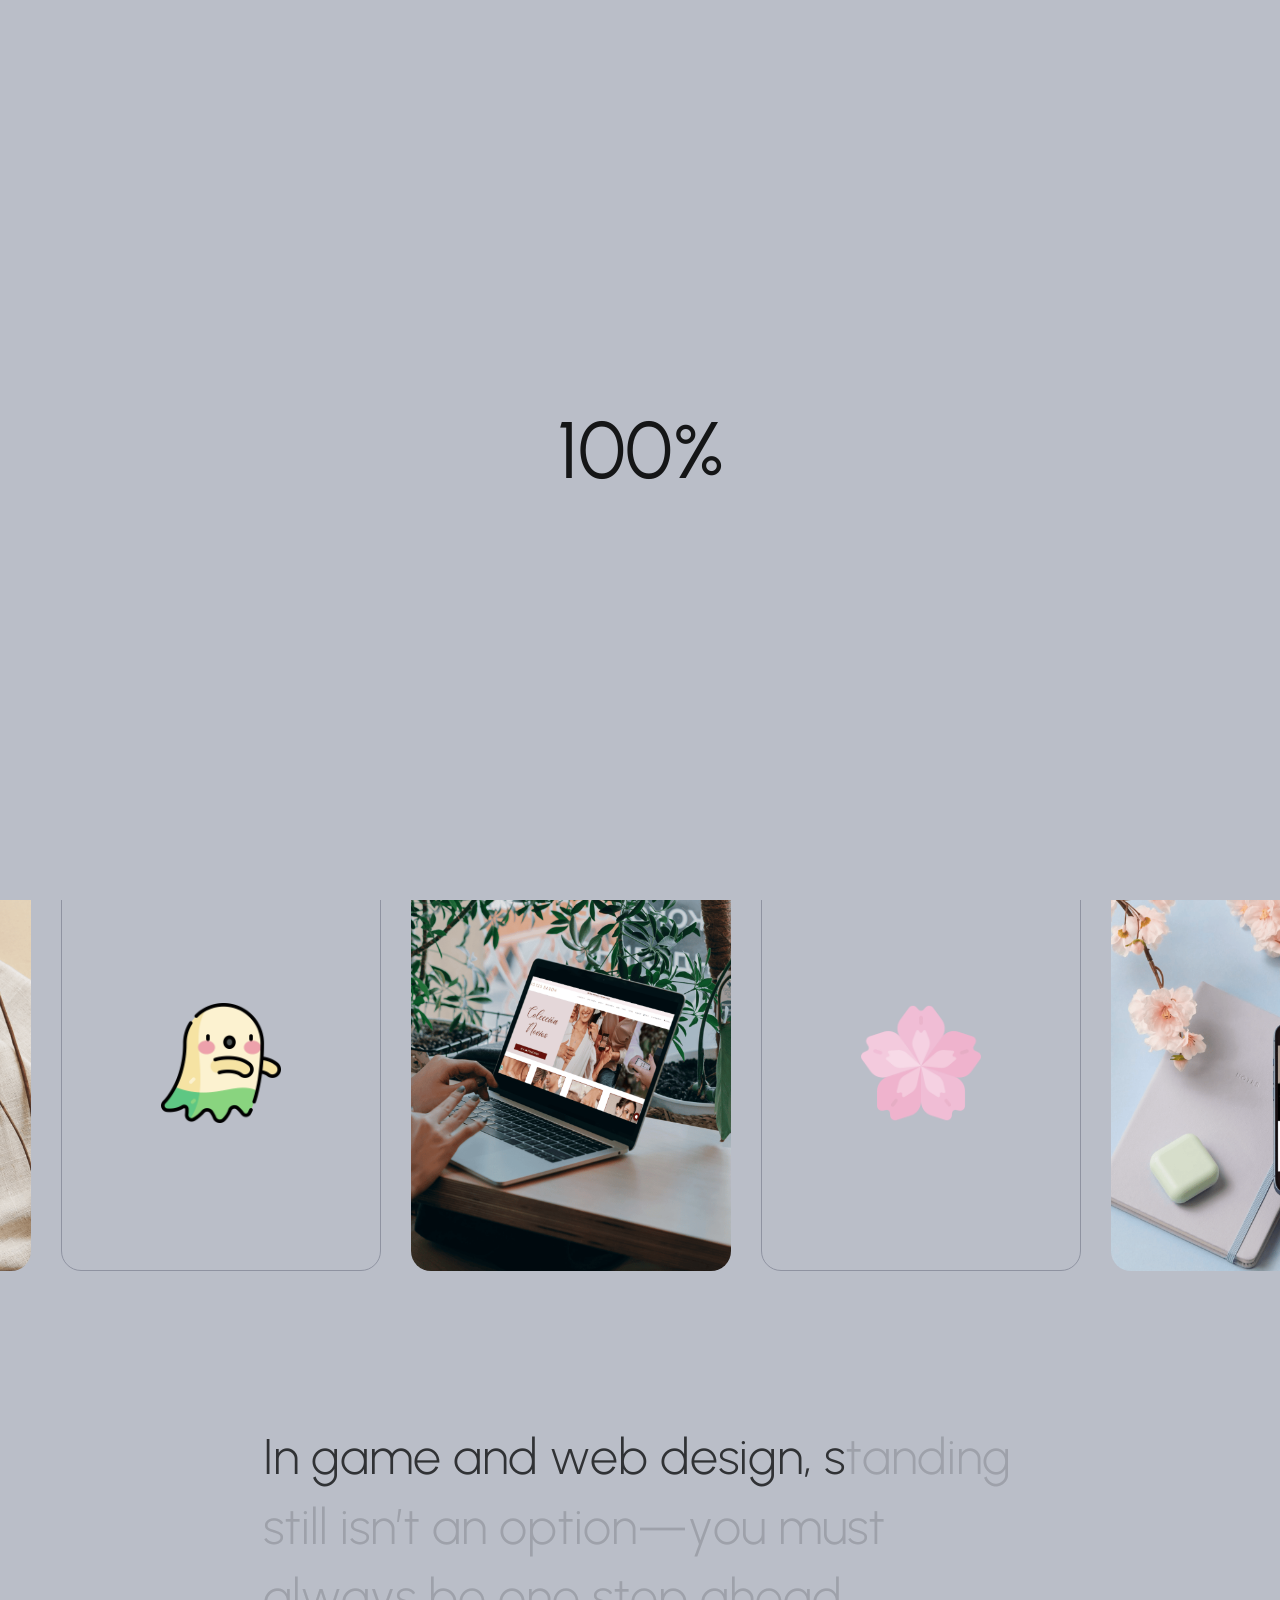
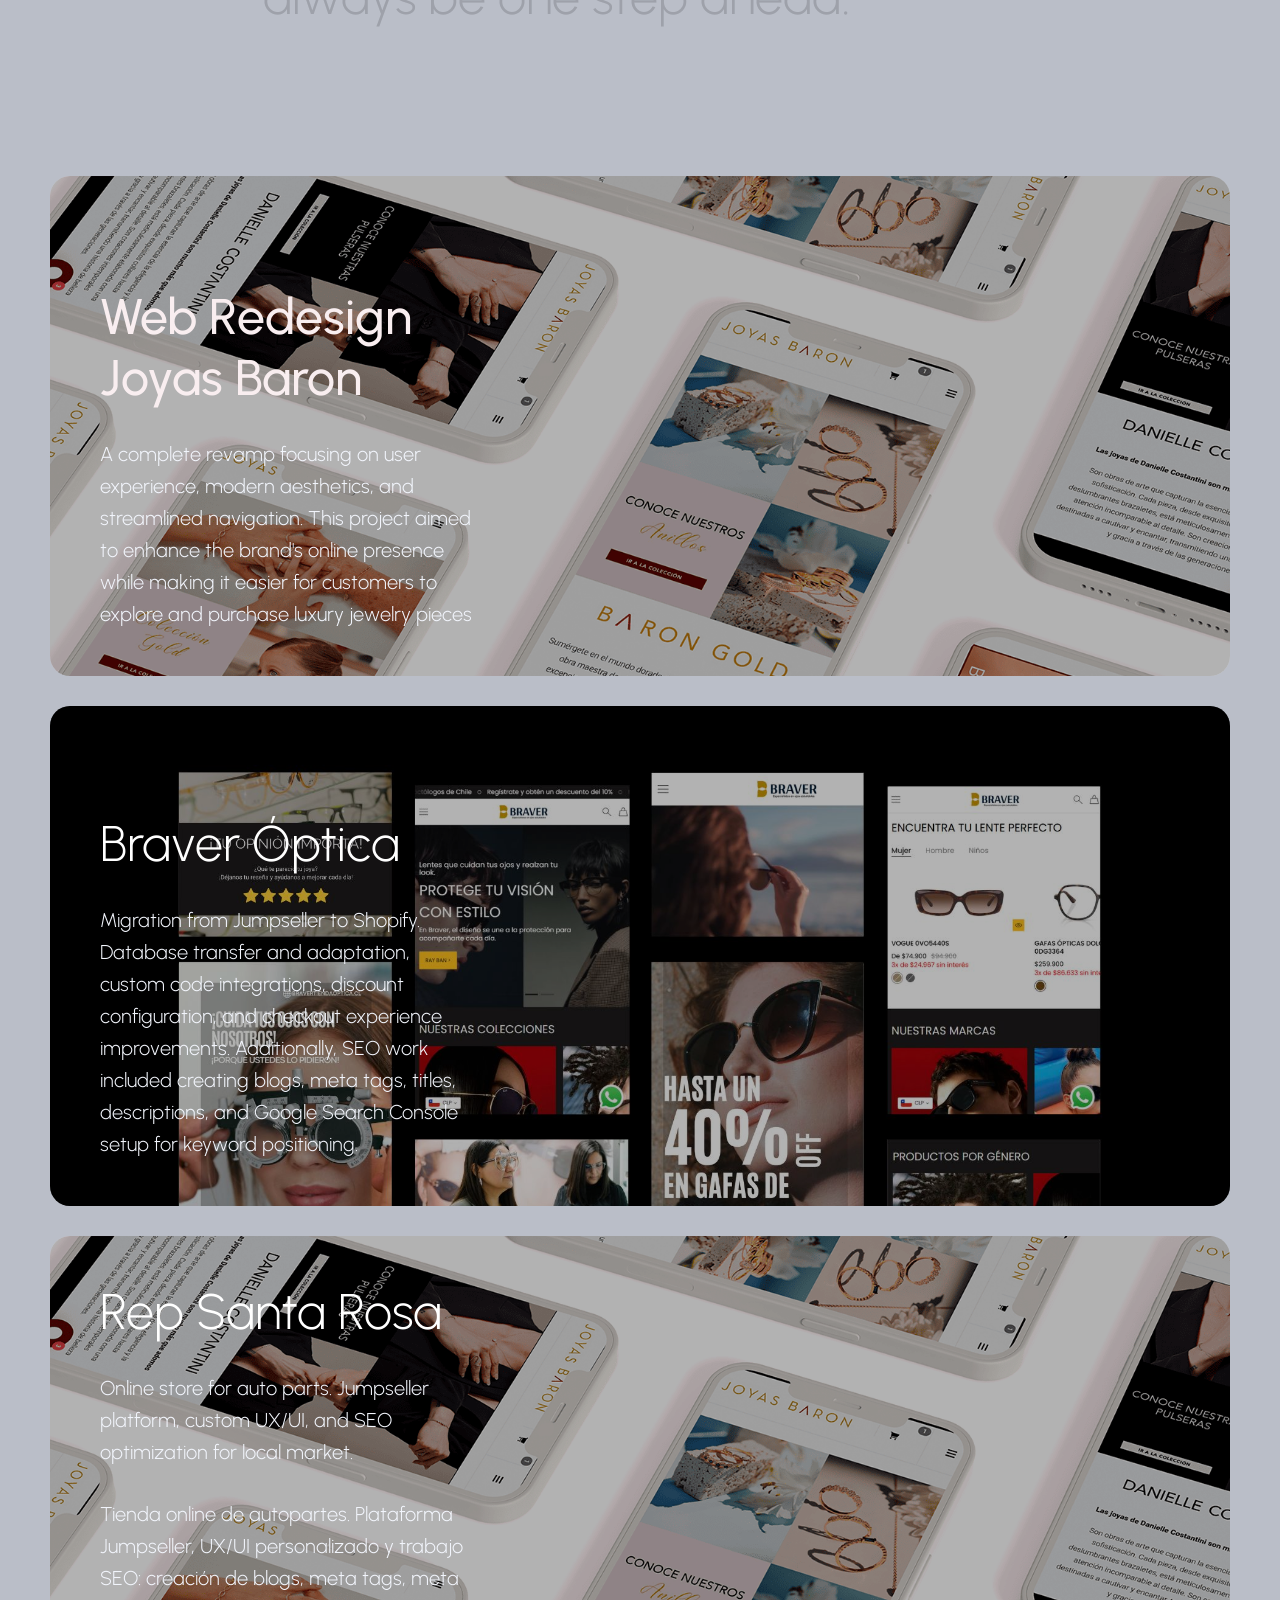
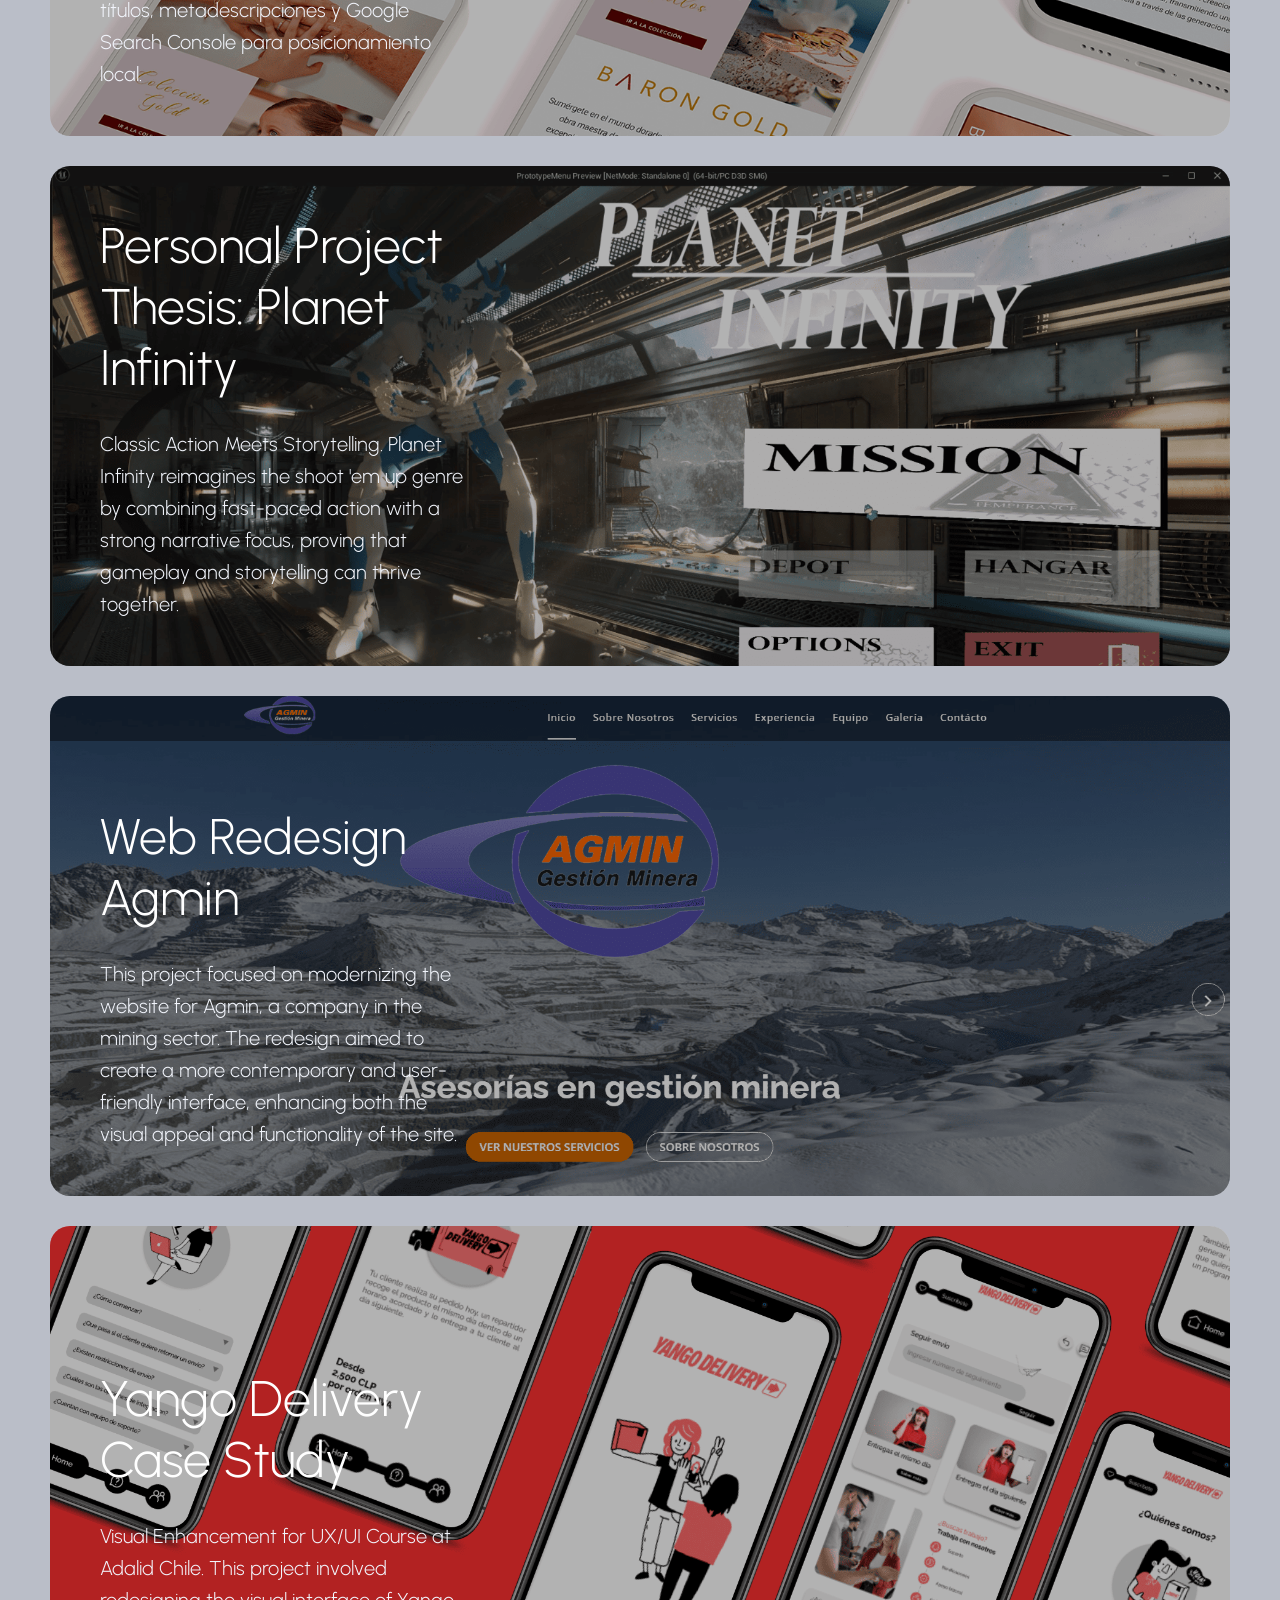
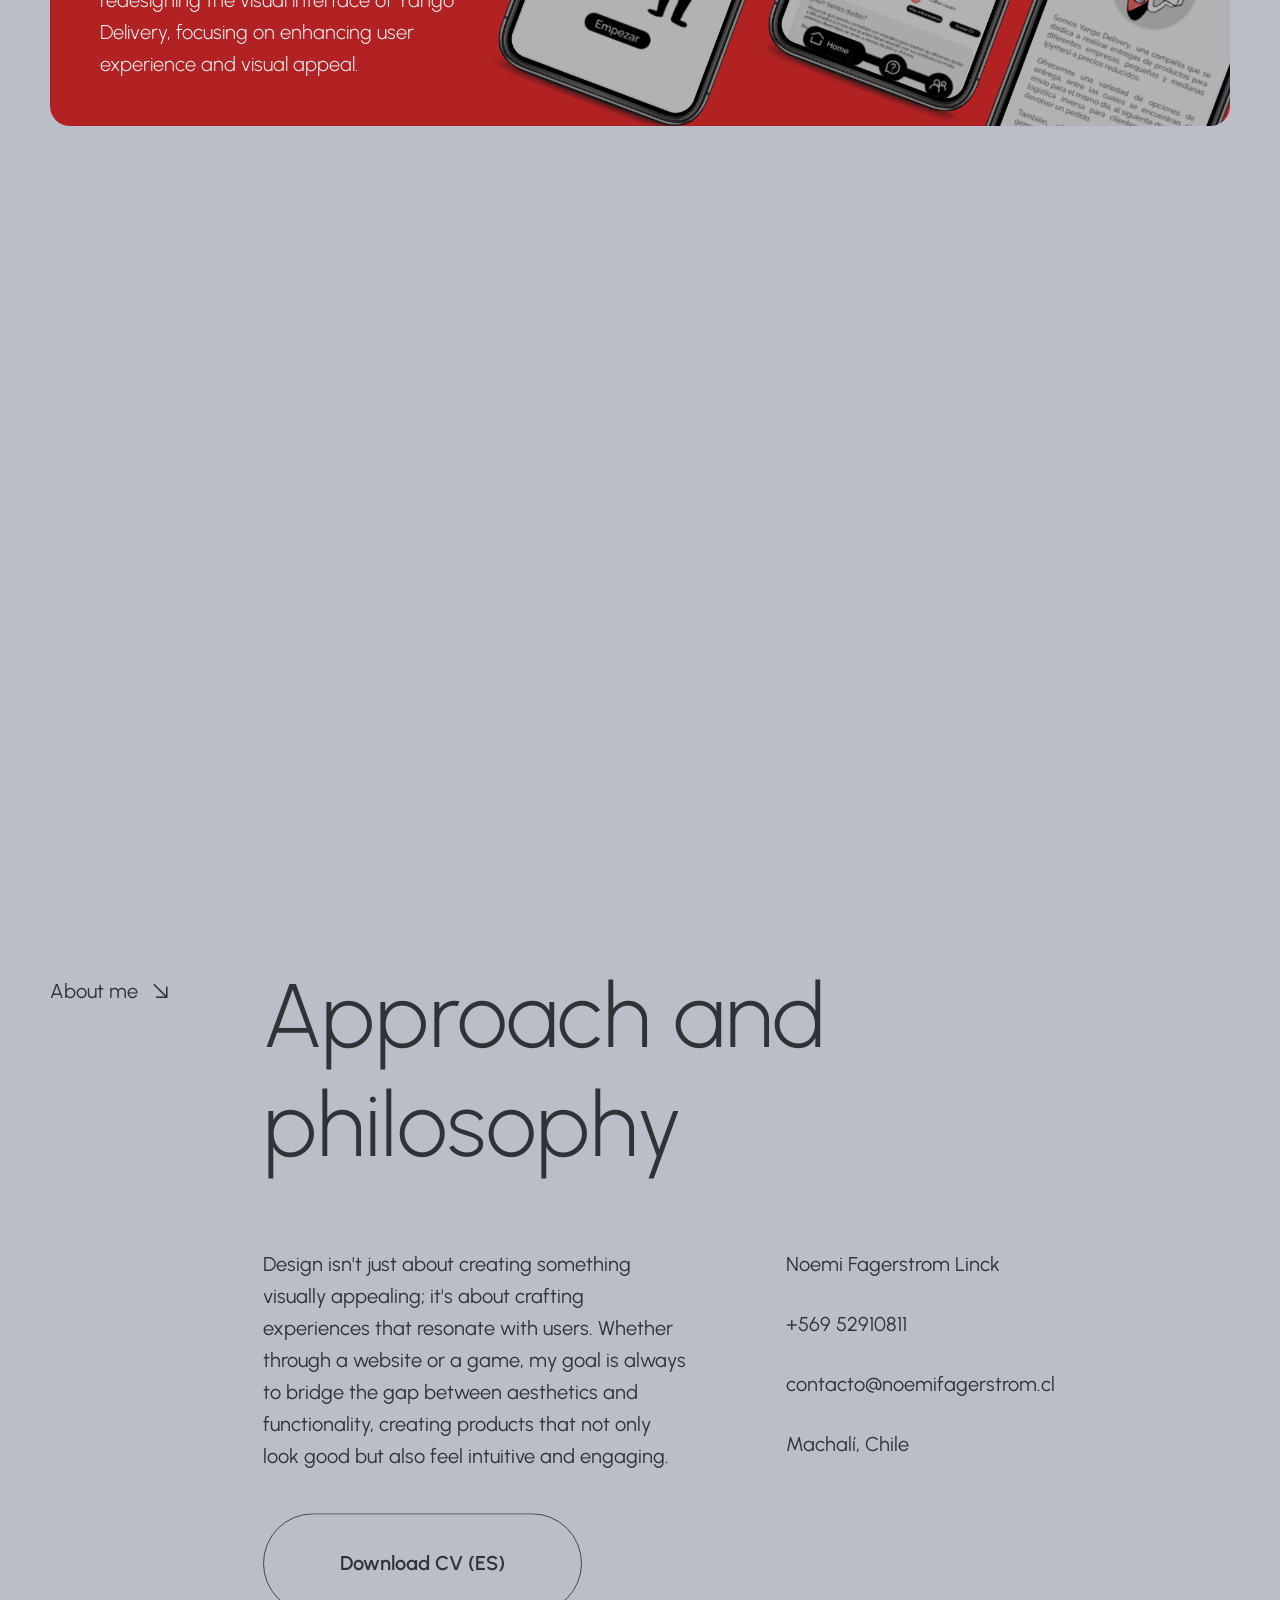
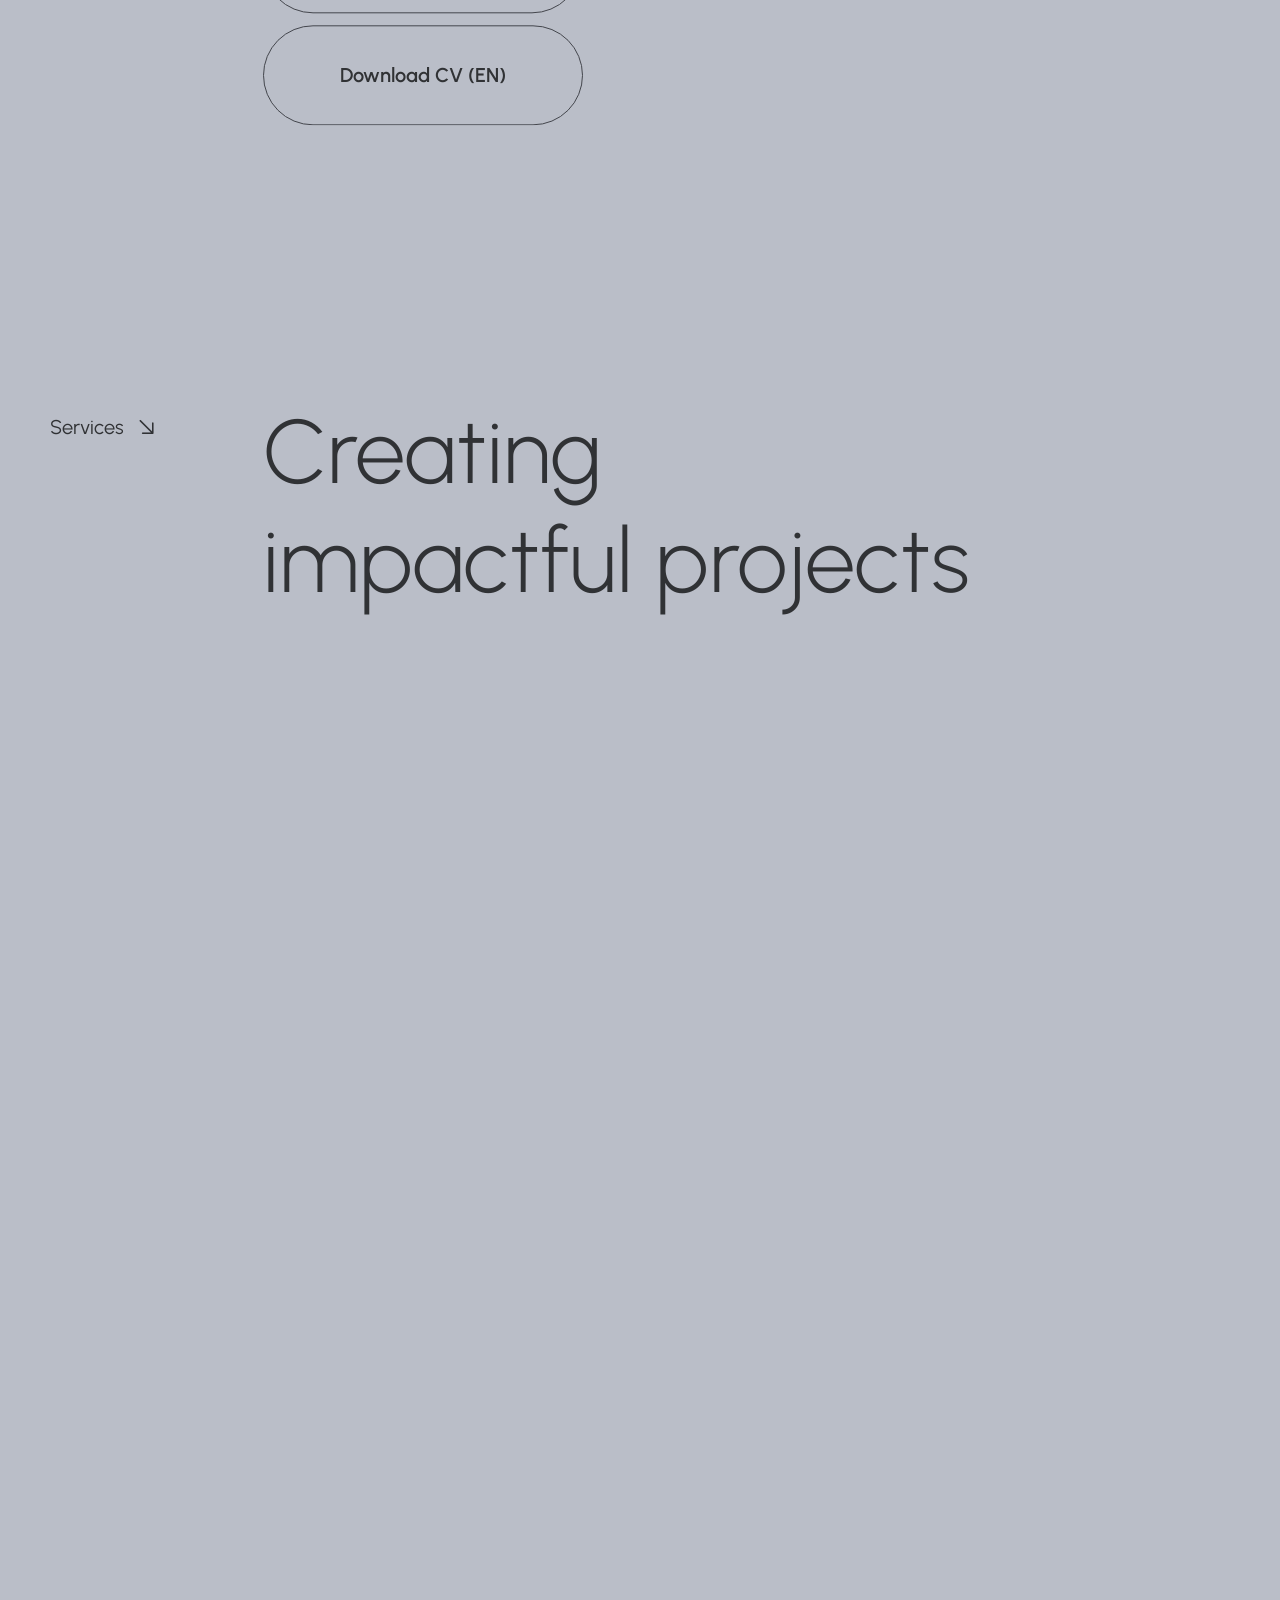
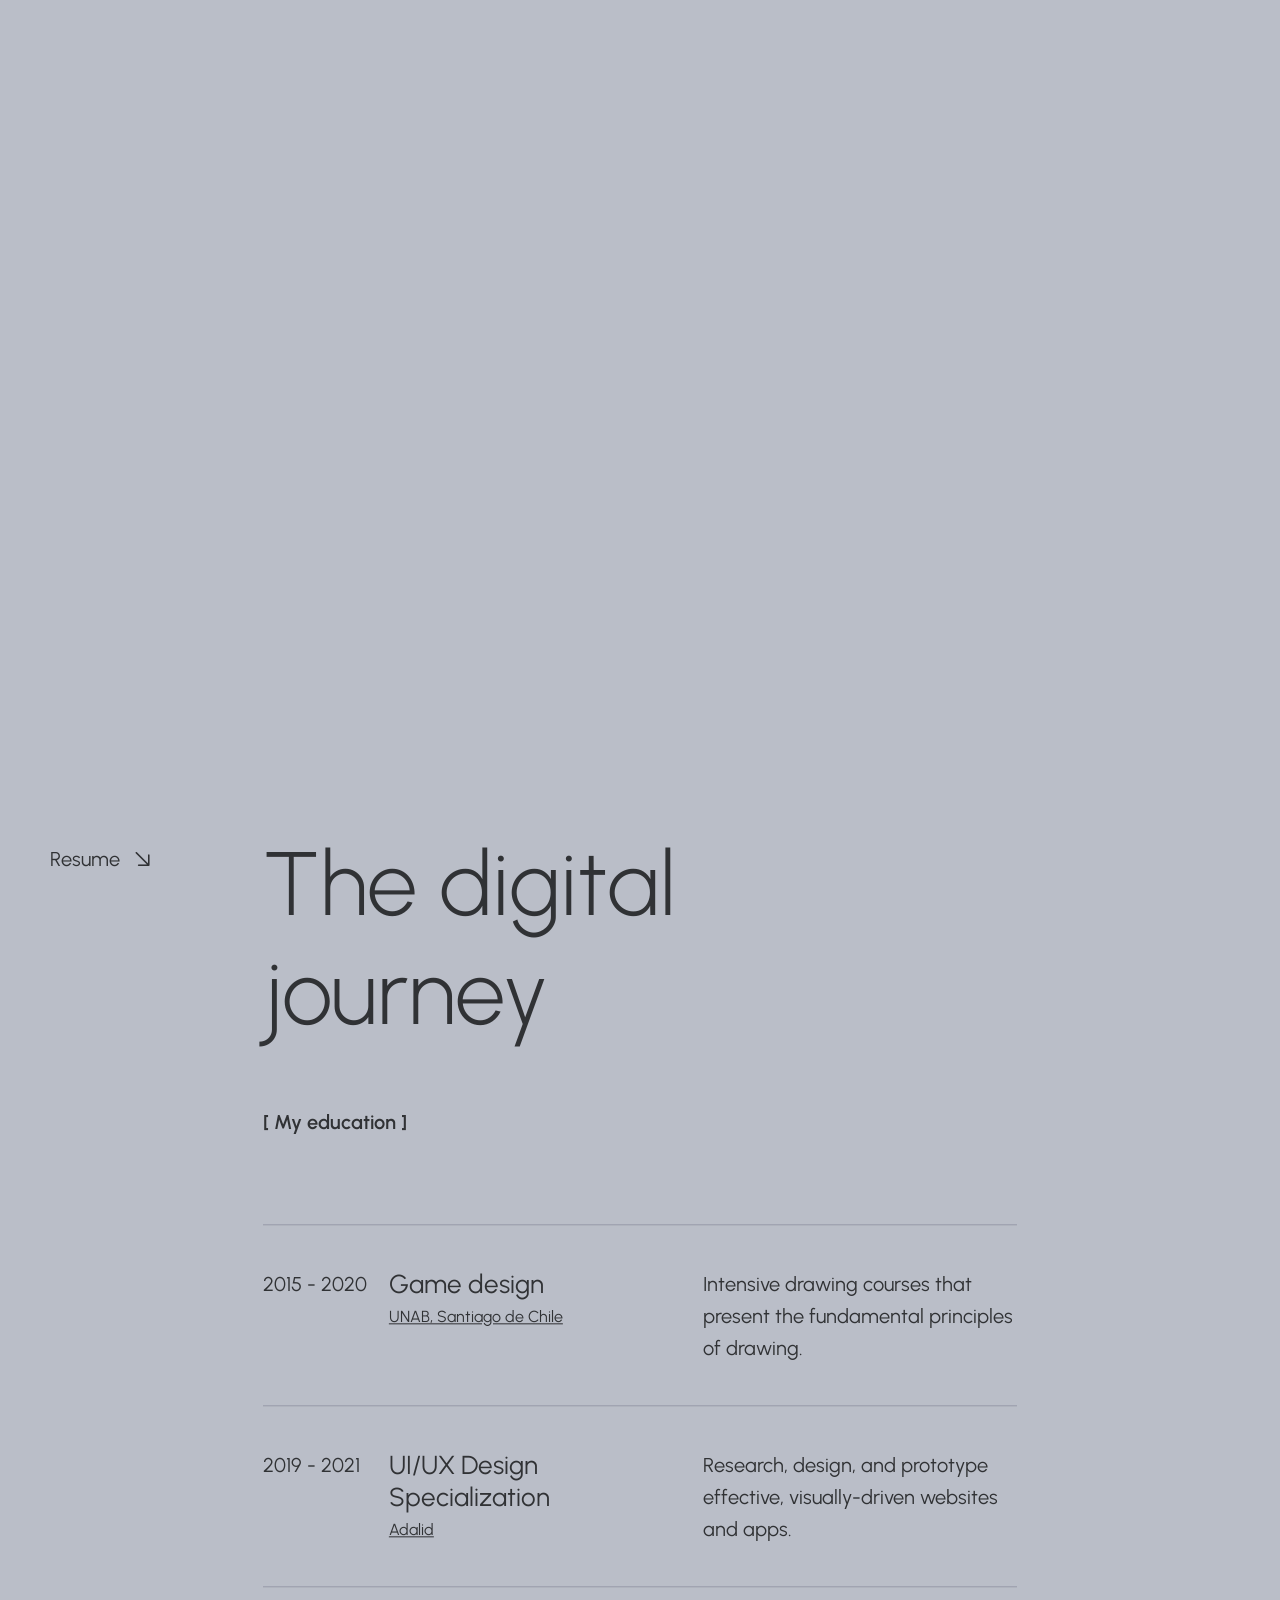
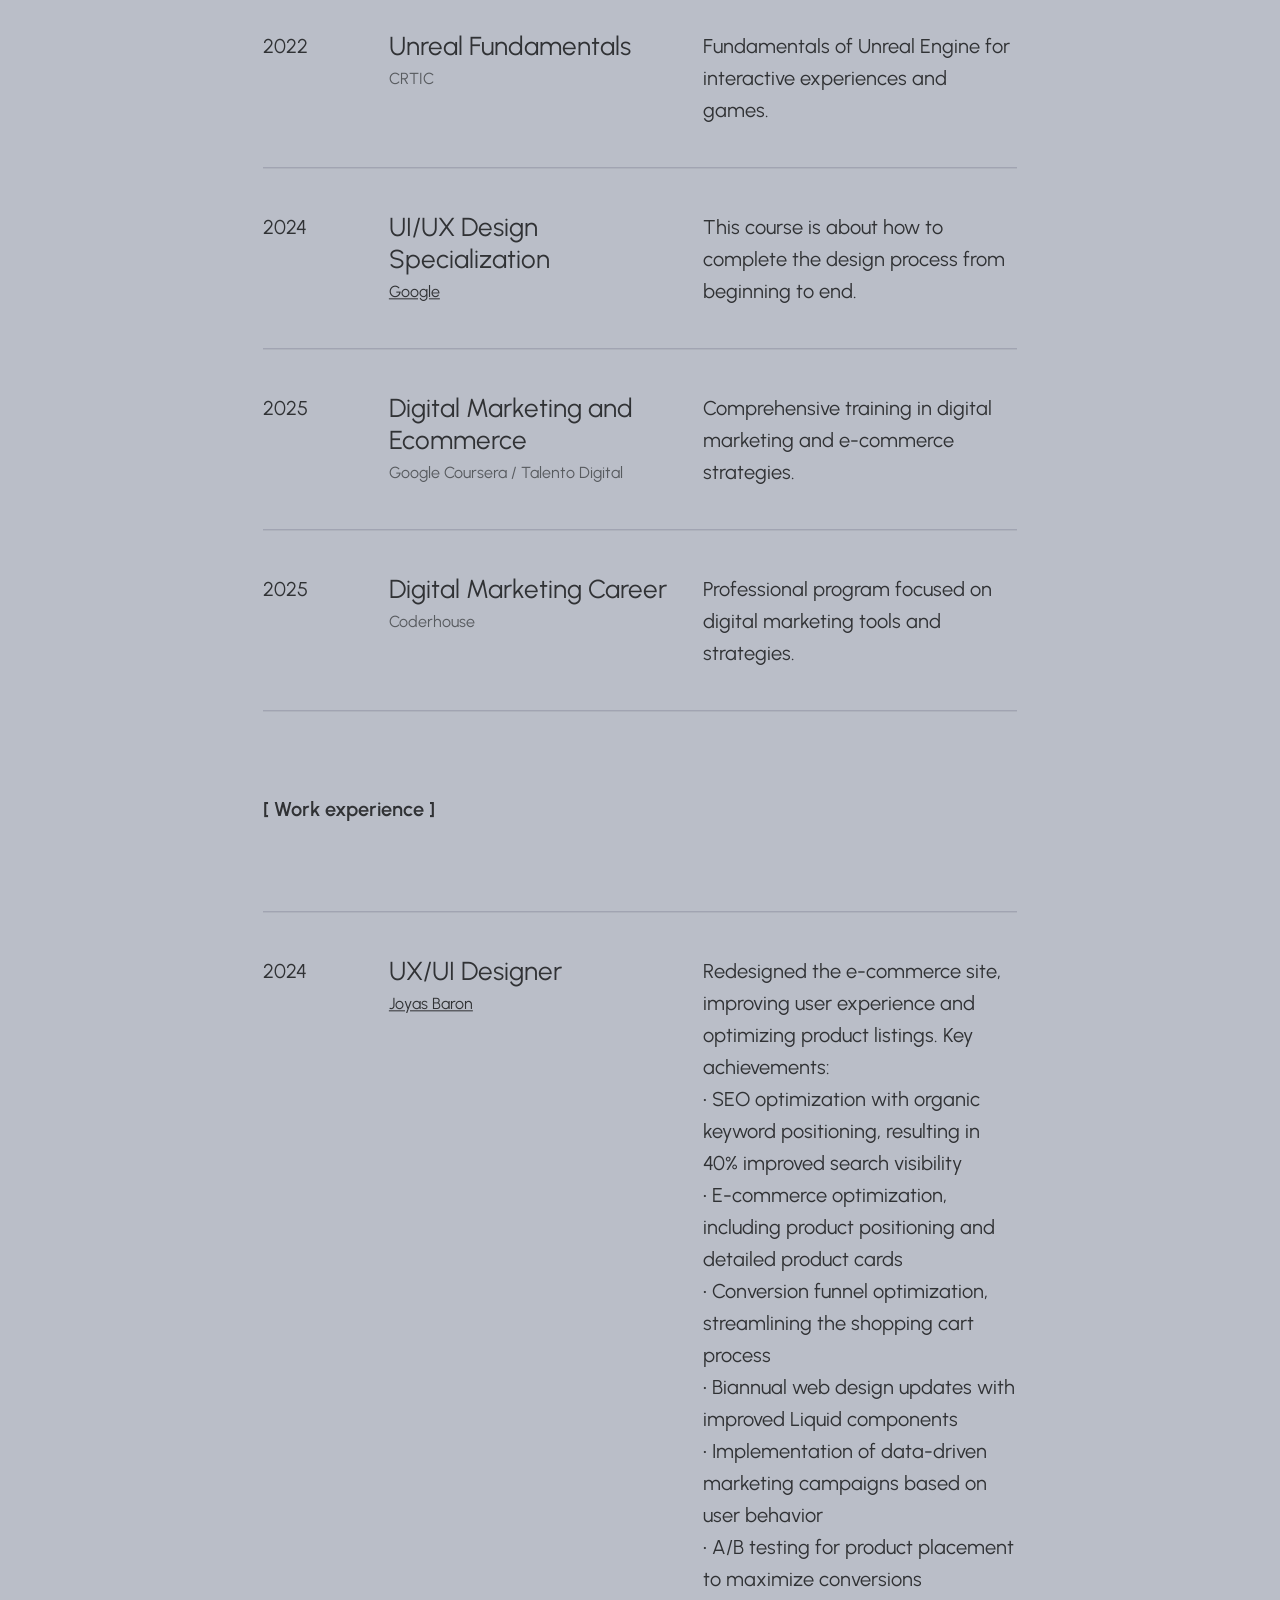
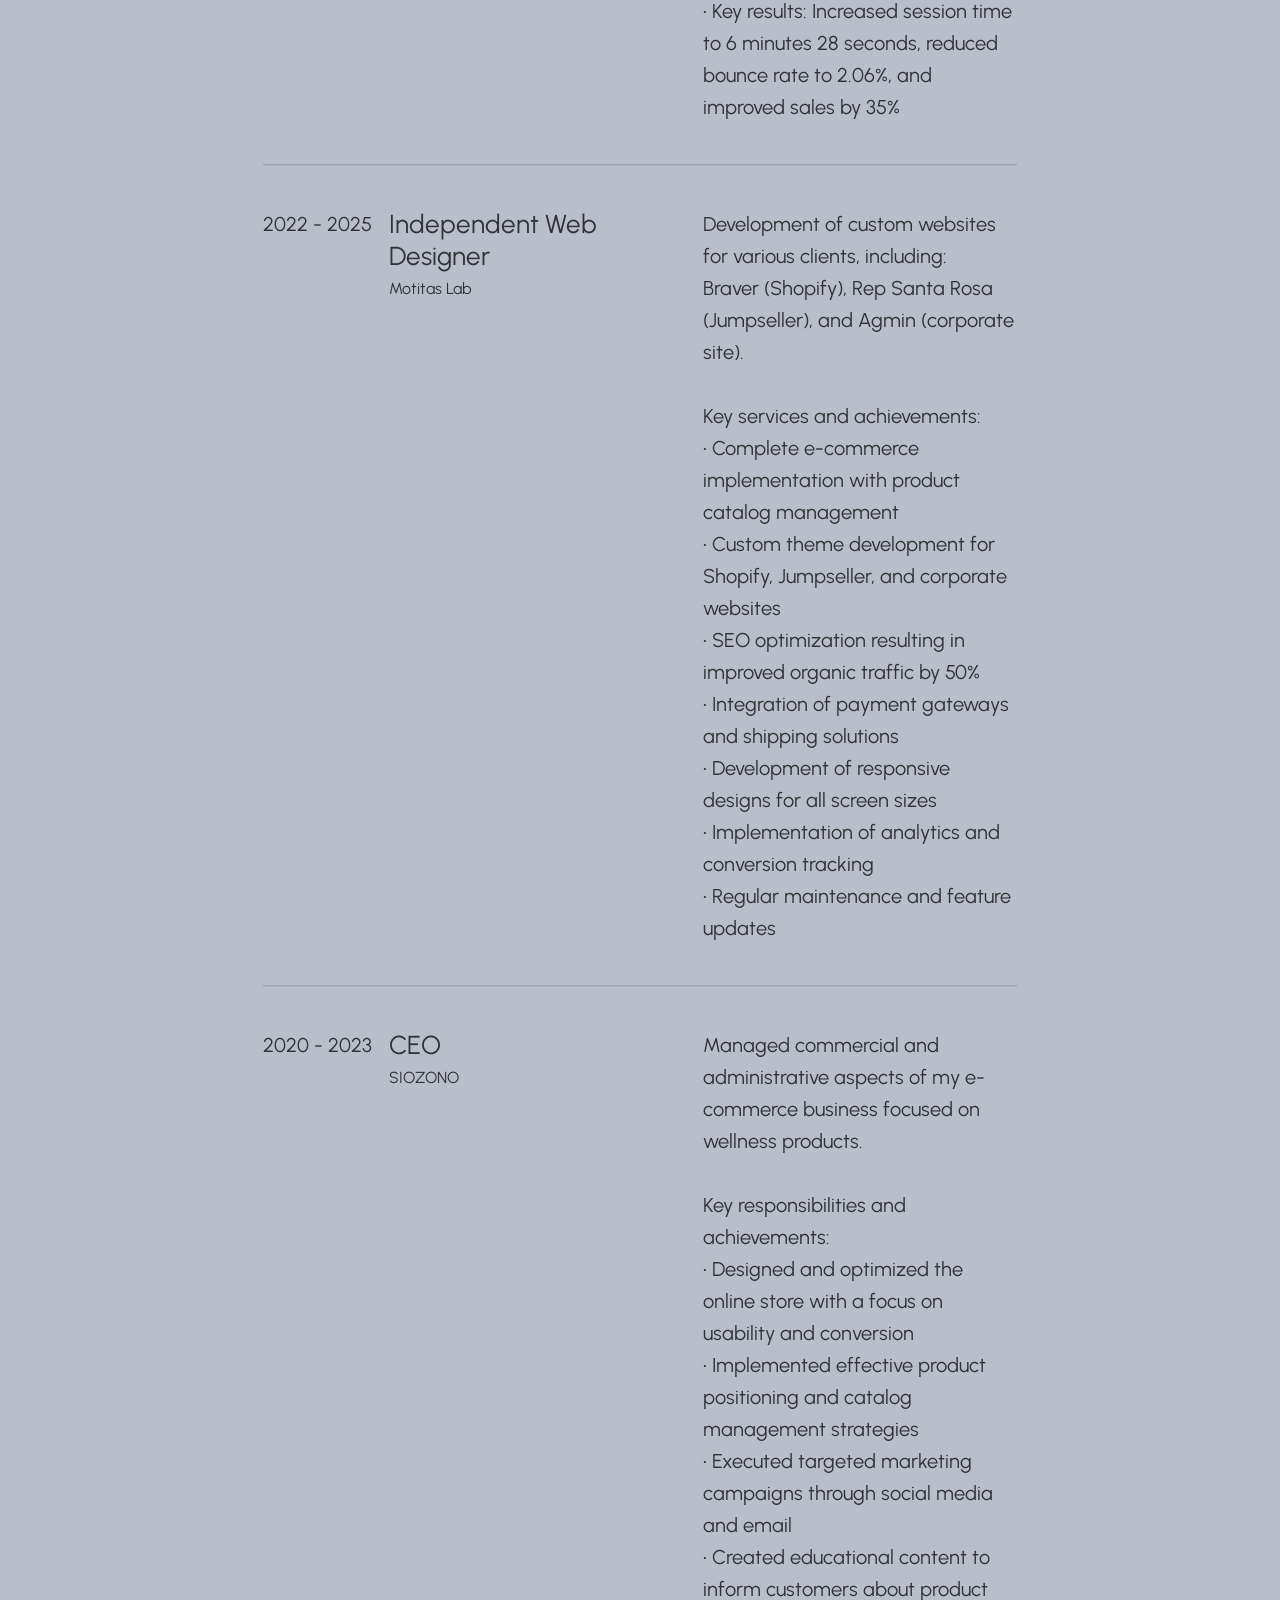
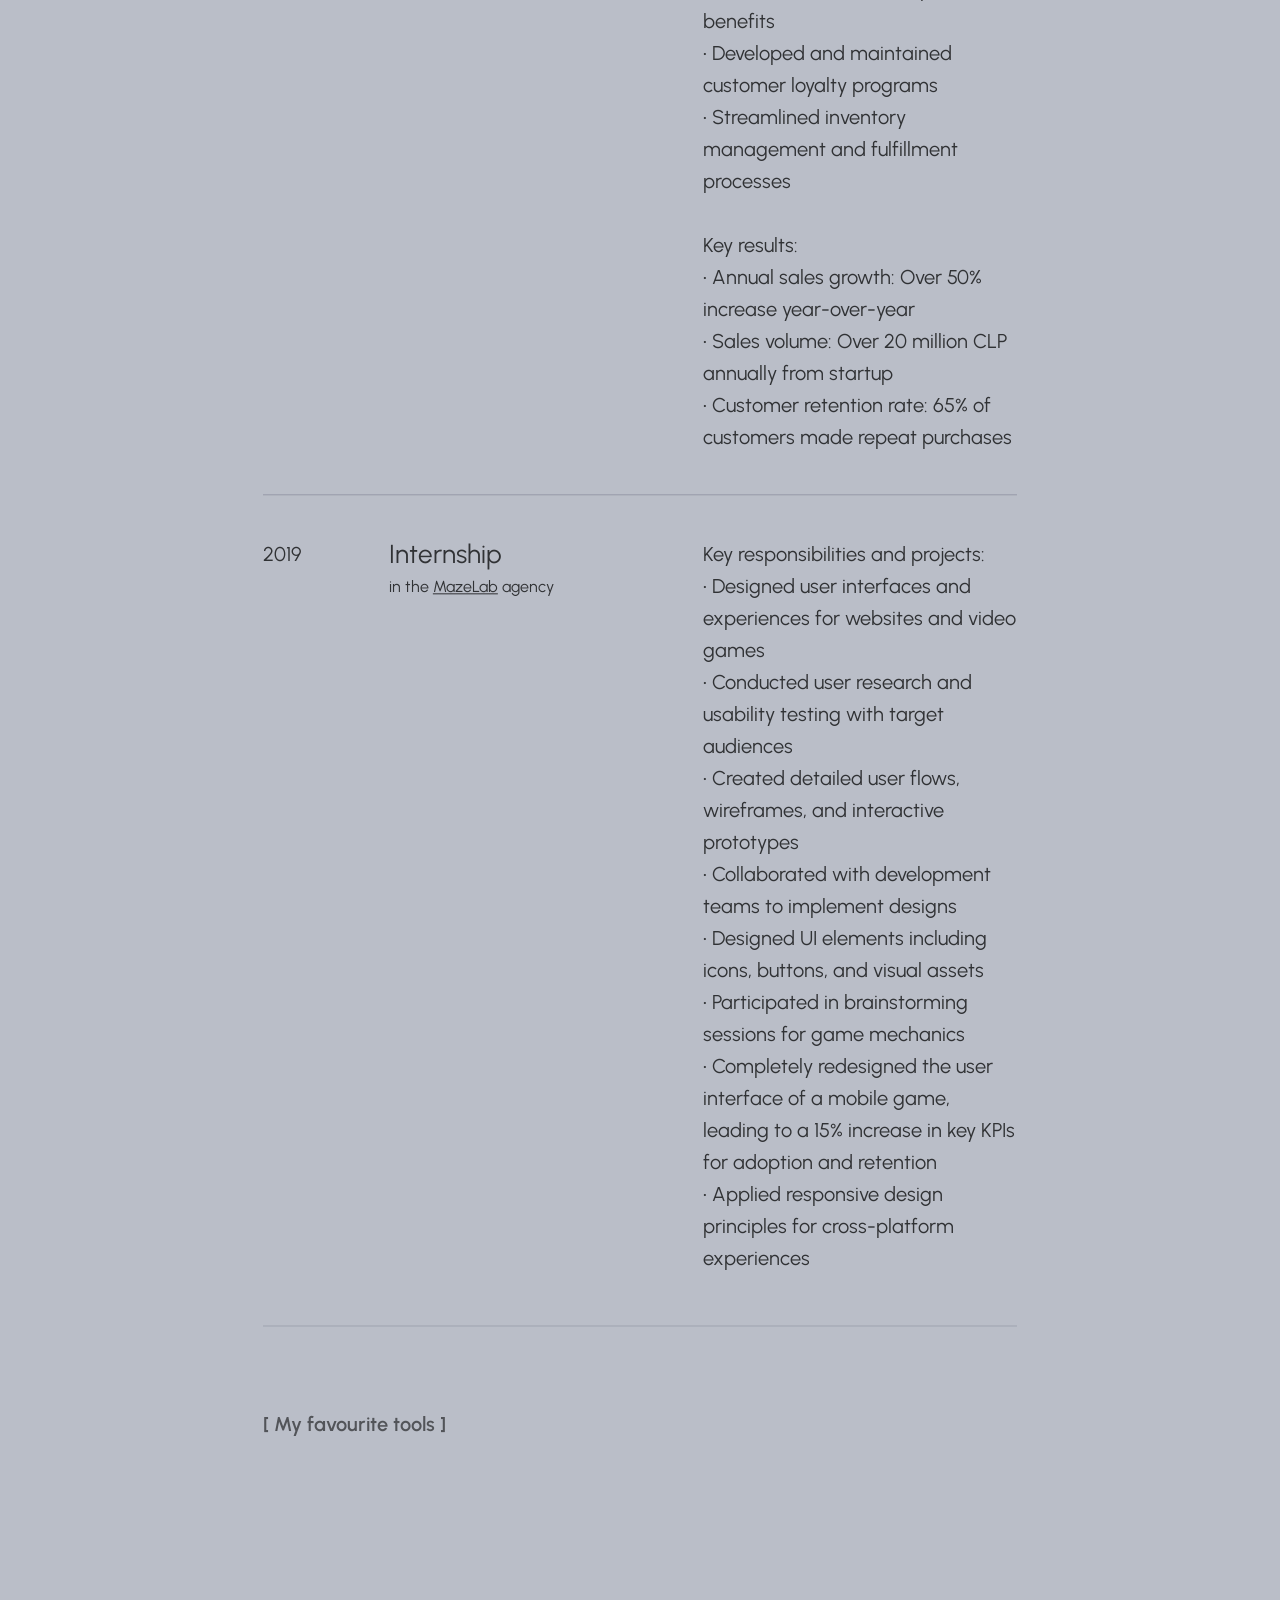
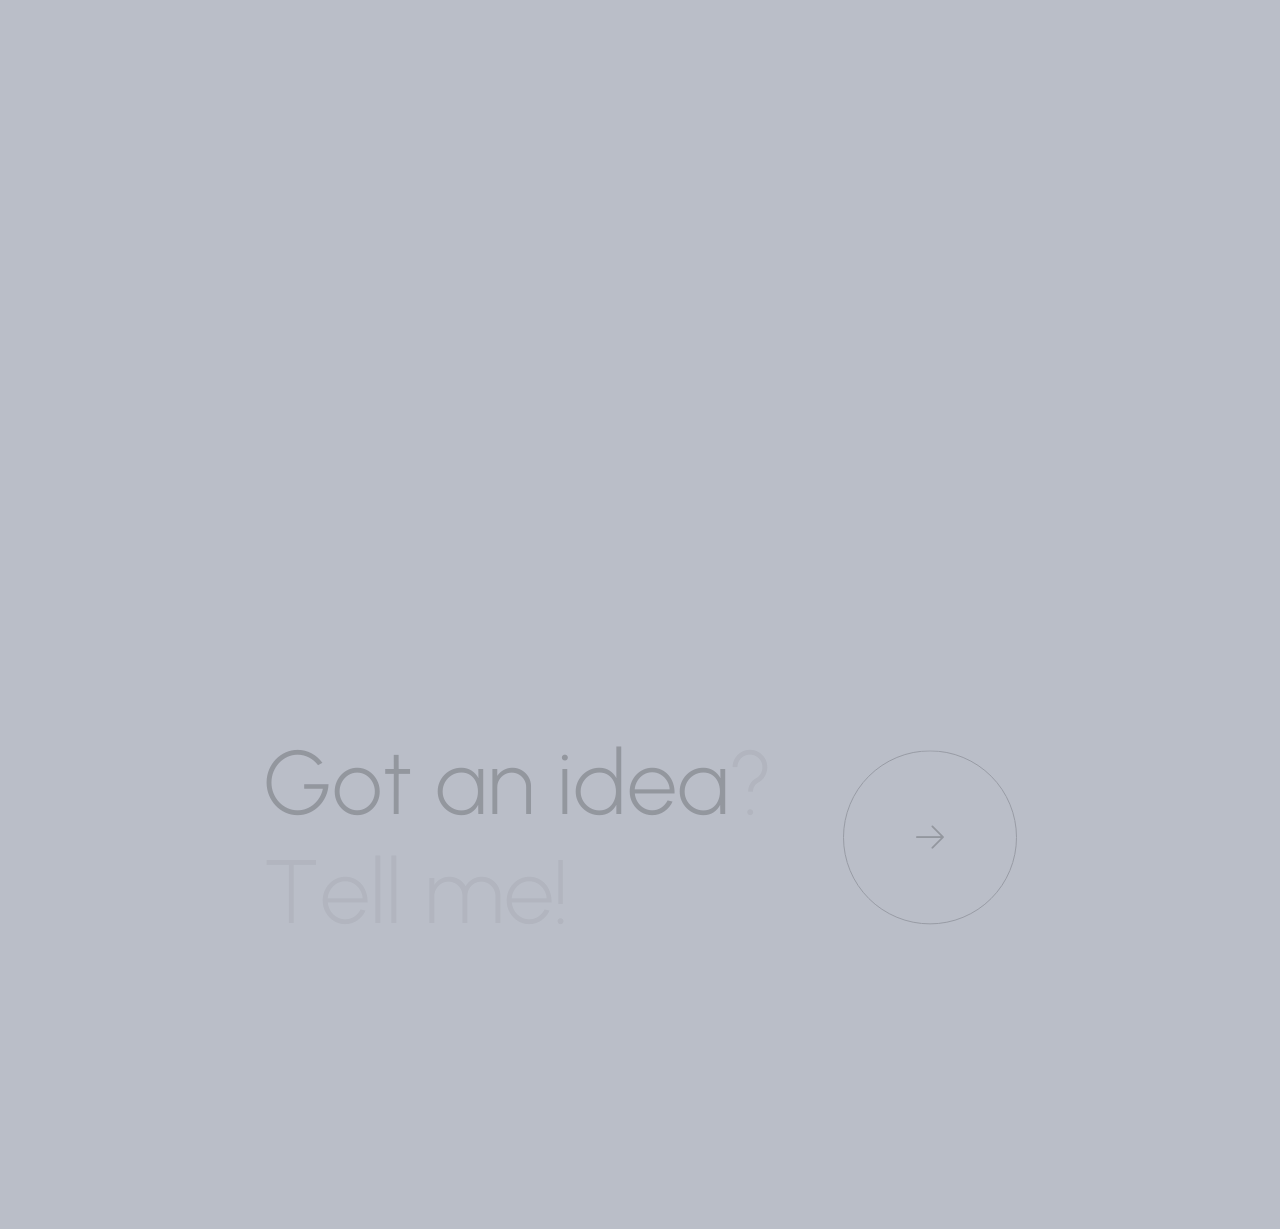
==== index.html @ ef8d4751 "Archivos" ====
<!DOCTYPE html>
<html lang="en" dir="ltr">

  <head>
    <meta charset="UTF-8">
    <!-- Hotjar Tracking Code for Sitio 5193174 (falta el nombre) -->
    <script>
        (function(h,o,t,j,a,r){
            h.hj=h.hj||function(){(h.hj.q=h.hj.q||[]).push(arguments)};
            h._hjSettings={hjid:5193174,hjsv:6};
            a=o.getElementsByTagName('head')[0];
            r=o.createElement('script');r.async=1;
            r.src=t+h._hjSettings.hjid+j+h._hjSettings.hjsv;
            a.appendChild(r);
        })(window,document,'https://static.hotjar.com/c/hotjar-','.js?sv=');
    </script>

    <!-- Page Title -->
    <title>Noemi Fagerstrom - Portfolio</title>

    <meta name="description" content="Noemi Fagerstrom: UI/UX Designer, Web Designer y Desarrolladora de Videojuegos. Portafolio profesional con proyectos de diseño, desarrollo web y experiencia en e-commerce, branding y SEO.">
    <meta name="keywords" content="mix_design, resume, portfolio, personal page, cv, template, one page, responsive, html5, css3, creative, clean">
    <meta name="author" content="NoemiFagerstrom">

    <meta http-equiv="X-UA-Compatible" content="IE=edge">
    <meta name="viewport" content="width=device-width, initial-scale=1, maximum-scale=1">

    <link rel="icon" href="img/favicon/favicon.ico" sizes="any">
    <link rel="icon" href="img/favicon/icon.svg" type="image/svg+xml">
    <link rel="apple-touch-icon" href="img/favicon/apple-touch-icon.png">
    <link rel="manifest" href="img/favicon/manifest.webmanifest">

    <!-- Facebook Metadata Start -->
    <meta property="og:image:height" content="1200">
    <meta property="og:image:width" content="1200">
    <meta property="og:title" content="Noemi Fagerstrom | UI/UX Designer, Web Designer & Game Developer">
    <meta property="og:description" content="Portafolio profesional de Noemi Fagerstrom: diseño UI/UX, desarrollo web, videojuegos, e-commerce, branding y SEO. Descubre proyectos destacados y experiencia en el sector digital.">
    <meta property="og:url" content="https://noemifagerstrom.cl">
    <!-- Facebook Metadata End -->

    <link rel="stylesheet" type="text/css" href="css/loaders/loader.css">
    <link rel="stylesheet" type="text/css" href="css/plugins.css">
    <link rel="stylesheet" type="text/css" href="css/main.css">

    <meta name="theme-color" media="(prefers-color-scheme: light)" content="#BABEC8">
    <meta name="theme-color" media="(prefers-color-scheme: dark)" content="#141414">
    <meta name="msapplication-navbutton-color" content="#141414">
    <meta name="apple-mobile-web-app-capable" content="yes">
    <meta name="apple-mobile-web-app-status-bar-style" content="black-translucent">
  </head>

  <body>
    <div id="loader" class="loader">
      <div class="loader__wrapper">
        <div class="loader__content">
          <div class="loader__count">
            <span class="count__text">0</span>
            <span class="count__percent">%</span>
          </div>
        </div>
      </div>
    </div>

    <!-- Header Start -->
    <header id="header" class="header d-flex justify-content-center loading__fade">
      <!-- Navigation Menu Start -->
      <div class="header__navigation d-flex justify-content-start">
        <nav id="menu" class="menu">
          <ul class="menu__list d-flex justify-content-start">
            <li class="menu__item">
              <a class="menu__link btn" href="#home">
                <span class="menu__caption" data-i18n="nav-home">Home</span>
                <i class="ph ph-house-simple"></i>
              </a>
            </li>
            <li class="menu__item">
              <a class="menu__link btn" href="#portfolio">
                <span class="menu__caption" data-i18n="nav-portfolio">Portfolio</span>
                <i class="ph ph-squares-four"></i>
              </a>
            </li>
            <li class="menu__item">
              <a class="menu__link btn" href="#about">
                <span class="menu__caption" data-i18n="nav-about">About Me</span>
                <i class="ph ph-user"></i>
              </a>
            </li>
            <li class="menu__item">
              <a class="menu__link btn" href="#services">
                <span class="menu__caption" data-i18n="nav-services">Services</span>
                <i class="ph ph-sticker"></i>
              </a>
            </li>
            <li class="menu__item">
              <a class="menu__link btn" href="#resume">
                <span class="menu__caption" data-i18n="nav-resume">Resume</span>
                <i class="ph ph-article"></i>
              </a>
            </li>
            <li class="menu__item">
              <a class="menu__link btn" href="#contact">
                <span class="menu__caption" data-i18n="nav-contact">Contacto</span>
                <i class="ph ph-envelope"></i>
              </a>
            </li>
          <li class="menu__item menu__item--lang" style="margin-left:auto;">
            <div id="lang-switcher" class="lang-switcher-inline">
              <button id="lang-en" class="btn btn-sm lang-btn">EN</button>
              <span class="lang-divider">/</span>
              <button id="lang-es" class="btn btn-sm lang-btn">ES</button>
            </div>
          </li>
        </ul>
        </nav>
      </div>
      <!-- Navigation Menu End -->
    </header>
    <!-- Header End -->

    <!-- Logo -->
    <div class="logo loading__fade">
      <a href="#home" class="logo__link">
        <div class="logo__icon">
          <img src="img/works/LogoMotitas.png" alt="NoemiFagerstrom Logo" style="max-width:48px; height:auto; display:block;">
        </div>
        <span class="logo-text">NoemiFagerstrom</span>
      </a>
    </div>
    <!-- Logo -->

    <!-- Fixed Color Switch Start -->
    <div class="color loading__fade">
      <button id="color-switcher" class="color-switcher" type="button" role="switch" aria-label="light/dark mode" aria-checked="true">
        <svg class="color-switcher__icon" width="20" height="20" viewBox="0 0 20 20" fill="none" xmlns="http://www.w3.org/2000/svg"><path d="M10 2a6 6 0 0 0-3.9 10.6c.2.2.3.5.3.8v.1c0 .3.1.6.3.8l.7.7c.2.2.3.5.3.8v.2c0 .6.4 1 1 1h1c.6 0 1-.4 1-1v-.2c0-.3.1-.6.3-.8l.7-.7c.2-.2.3-.5.3-.8v-.1c0-.3.1-.6.3-.8A6 6 0 0 0 10 2zm0 14c-.3 0-.5-.2-.5-.5v-.2c0-.6-.2-1.2-.7-1.6l-.7-.7c-.2-.2-.3-.5-.3-.8v-.1c0-.3-.1-.6-.3-.8A5 5 0 1 1 15 10c-.2.2-.3.5-.3.8v.1c0 .3-.1.6-.3.8l-.7.7c-.5.4-.7 1-.7 1.6v.2c0 .3-.2.5-.5.5z" fill="currentColor"/></svg>
        <span class="color-switcher__label">Tema</span>
      </button>
    </div>
    <!-- Fixed Color Switch End -->

    <!-- Page Content Start -->
    <main id="page-content" class="page-content">

      <!-- Main Section Start -->
      <section id="home" class="main home">

        <!-- Main Section Intro Start -->
        <div class="main__intro intro-95-desktop">

          <div class="intro__background intro-bg-02">
            <div class="intro-bg-02__01" data-speed="0.6">
              <img src="img/banners/Banner2.png" alt="Blayden Decorative Image">
            </div>
            <div class="intro-bg-02__02" data-speed="0.8">
              <img src="img/banners/Banner3.png" alt="Blayden Decorative Image">
            </div>
          </div>

          <div class="container-fluid p-0 fullheight-desktop">
            <div class="row g-0 fullheight-desktop align-items-xl-stretch">

              <div class="col-12 col-xl-2"></div>

              <!-- Intro Content Start -->
              <div class="col-12 col-xl-8 fullheight-desktop">

                <div id="headline" class="headline headline-95-desktop d-flex align-items-start flex-column loading-wrap">
                  <h1 class="headline__title loading__item" data-i18n="hero-title">Design, code & a passion for games</h1>
                  <p class="headline__subtitle space-top animated-type loading__item" data-i18n="hero-subtitle">Hello! I am Noemi Fagerstrom<br>
                    <span id="typed-strings">
                      <b data-i18n="hero-role-1">UI/UX designer</b>
                      <b data-i18n="hero-role-2">Web designer</b>
                      <b data-i18n="hero-role-3">Game developer</b>
                    </span>
                    <span id="typed"></span>
                  </p>
                </div>

              </div>

              
              <div class="col-12 col-xl-2"></div>

            </div>
          </div>
        </div>
        <!-- Main Section Intro End -->

        <!-- Main Section Media Start -->
        <div class="main__media media-stack-bottom">
          <div class="container-fluid p-0">
            <div class="row g-0">

              <!-- Media Fullwidth Divider Start -->
              <div class="media__fullwidth">

                <!-- Marquee V1 Divider Start -->
                <div class="items items--gsap">
                  <div class="items__container">
                    <!-- single item -->
                    <div class="item icon">
                      <img src="img/banners/Banner5.png" alt="Icono sakura">
                    </div>
                    <!-- single item -->
                    <div class="item image image-1">
                      <img src="img/banners/Banner1.png" alt="Joyas Baron Banner">
                    </div>
                    <!-- single item -->
                    <div class="item icon">
                      <img src="img/banners/Banner4.png" alt="Icono osito">
                    </div>
                    <!-- single item -->
                    <div class="item image image-2">
                      <img src="img/banners/Banner7.png" alt="Yango Delivery">
                    </div>
                    <!-- single item -->
                    <div class="item icon">
                      <img src="img/banners/Banner6.png" alt="Icono boo">
                    </div>
                    <!-- single item -->
                    <div class="item image image-3">
                      <img src="img/banners/Banner8.png" alt="Icono boo">
                    </div>
                  </div>
                </div>
                <!-- Marquee V1 Divider End -->

              </div>
              <!-- Media Fullwidth Divider End -->

              <!-- Media Data Line #1 (if needed) Start -->
              <div class="col-12 col-xl-2"></div>
              <!-- Media Data Line #1 (if needed) End -->

              <!-- Media Content Start -->
              <div class="col-12 col-xl-8">

                <!-- Content Block - Blockquote Start -->
                <div class="content__block large-text-block pre-stack">
                  <div class="container-fluid p-0">
                    <div class="row g-0">
                      <div class="col-12">
                        <blockquote class="reveal-type animate-in-up">
                          In game and web design, standing still isn’t an option—you must always be one step ahead.
                        </blockquote>
                      </div>
                    </div>
                  </div>
                </div>
                <!-- Content Block - Blockquote End -->

              </div>
              <!-- Media Content End -->

              <!-- Media Data Line #2 (if needed) Start -->
              <div class="col-12 col-xl-2"></div>
              <!-- Media Data Line #2 (if needed) End -->

            </div>
          </div>
        </div>
        <!-- Main Section Media End -->

      </section>
      <!-- Main Section End -->

      <!-- Sección Trabajos portafolio -->
      <section id="portfolio" class="inner inner-stack-bottom no-padding-top portfolio">
        <div class="inner__wrapper">
          <div class="container-fluid p-0">
            <div class="row g-0">
              <div class="col-12">
                <div class="inner__content">
                  <!-- Content Block - Portfolio Stacking Cards Start -->
                  <div class="content__block">
                    <div class="stack-wrapper">
                      <div class="stack-offset solid-block"></div>
                      <div class="portfolio-stack">
                        <!-- portfolio stack single item -->
                        <div class="stack-item">
                          <div data-mfp-src="#portfolio-popup-1" class="portfolio-stack__inner popup-trigger image-overlay">
                            <img src="img/works/JoyasBaronPortafolio.png" alt="Joyas Baron">
                            <div class="overlay"></div>
                            <div class="portfolio-stack__descr">
                              <h3 class="portfolio-stack__title baron" data-i18n="joyas-baron-title">Web Redesign Joyas Baron</h3>
                              <p class="portfolio-stack__text type-basic-160lh light" data-i18n="joyas-baron-subtitle">A complete revamp focusing on user experience, modern aesthetics, and streamlined navigation. 
                                This project aimed to enhance the brand's online presence while making it easier for customers to explore and purchase luxury jewelry pieces</p>
                            </div>
                          </div>
                        </div>                        
                        <!-- portfolio stack single item: Braver -->
                        <div class="stack-item">
                          <div data-mfp-src="#portfolio-popup-braver" class="portfolio-stack__inner popup-trigger image-overlay">
                            <img src="img/works/BraverPortafolio.jpg" alt="Braver Óptica">
                            <div class="overlay"></div>
                            <div class="portfolio-stack__descr">
                              <h3 class="portfolio-stack__title light" data-i18n="braver-title">Braver Óptica</h3>
                              <p class="portfolio-stack__text type-basic-160lh light" data-i18n="braver-subtitle">Migración de Jumpseller a Shopify. Se realizó el traspaso y adaptación de la base de datos, integraciones de código personalizado, configuración de descuentos y mejoras en la experiencia de compra. Además, se trabajó en SEO: creación de blogs, meta tags, meta títulos, metadescripciones y Google Search Console para posicionar palabras clave.</p>
                            </div>
                          </div>
                        </div>
                        <!-- portfolio stack single item: Rep Santa Rosa -->
                        <div class="stack-item">
                          <div data-mfp-src="#portfolio-popup-repsantarosa" class="portfolio-stack__inner popup-trigger image-overlay">
                            <img src="img/works/JoyasBaronPortafolio.png" alt="Rep Santa Rosa">
                            <div class="overlay"></div>
                            <div class="portfolio-stack__descr">
                              <h3 class="portfolio-stack__title light" data-i18n="rep-title">Rep Santa Rosa</h3>
                              <p class="portfolio-stack__text type-basic-160lh light" data-i18n="rep-subtitle-en">Online store for auto parts. Jumpseller platform, custom UX/UI, and SEO optimization for local market.</p>
                              <p class="portfolio-stack__text type-basic-160lh light" data-i18n="rep-subtitle-es">Tienda online de autopartes. Plataforma Jumpseller, UX/UI personalizado y trabajo SEO: creación de blogs, meta tags, meta títulos, metadescripciones y Google Search Console para posicionamiento local.</p>
                            </div>
                          </div>
                        </div>
                        <!-- portfolio stack single item -->
                        <div class="stack-item">
                          <div data-mfp-src="#portfolio-popup-2" class="portfolio-stack__inner popup-trigger image-overlay">
                            <img src="img/works/PlanetInfinityPortafolio.png" alt="Planet Infinity">
                            <div class="overlay"></div>
                            <div class="portfolio-stack__descr">
                              <h3 class="portfolio-stack__title light" data-i18n="game-title">Personal Proyect Tesis: Planet Infinity</h3>
                              <p class="portfolio-stack__text type-basic-160lh light" data-i18n="game-subtitle">Classic Action Meets Storytelling  
                                Planet Infinity reimagines the shoot 'em up genre by combining fast-paced action with a strong narrative focus, proving that gameplay and storytelling can thrive together.
                              </p>
                            </div>
                          </div>
                        </div>
                        <!-- portfolio stack single item -->
                        <div class="stack-item">
                          <div data-mfp-src="#portfolio-popup-3" class="portfolio-stack__inner popup-trigger image-overlay">
                            <div class="overlay"></div>
                            <img src="img/works/Agmin.png" alt="Agmin">
                            <div class="portfolio-stack__descr">
                              <h3 class="portfolio-stack__title light" data-i18n="agmin-title">Web Redesign Agmin</h3>
                              <p class="portfolio-stack__text type-basic-160lh light" data-i18n="agmin-subtitle">This project focused on modernizing the website for Agmin, a company in the mining sector. The redesign aimed to create a more contemporary and user-friendly interface, enhancing both the visual appeal and functionality of the site.
                              </p>
                            </div>
                          </div>
                        </div>
                        <!-- portfolio stack single item -->
                        <div class="stack-item">
                          <div data-mfp-src="#portfolio-popup-4" class="portfolio-stack__inner popup-trigger image-overlay">
                            <div class="overlay"></div>
                            <img src="img/works/YangoDeliveryPortafolio.png" alt="Yango Delivery">
                            <div class="portfolio-stack__descr">
                              <h3 class="portfolio-stack__title light" data-i18n="yango-title">Yango Delivery Case Study</h3>
                              <p class="portfolio-stack__text type-basic-160lh light" data-i18n="yango-subtitle">Visual Enhancement for UX/UI Course at Adalid Chile 
                                This project involved redesigning the visual interface of Yango Delivery, focusing on enhancing user experience and visual appeal.</p>
                            </div>
                          </div>
                        </div>
                      </div>
                    </div>
                  </div>
                  <!-- Content Block - Portfolio Stacking Cards End -->
                  
                </div>
              </div>
              <!-- Inner Section Content End -->
              <div id="portfolio-popup-1" class="popup mfp-hide">

                <!-- Popup Close Button Start -->
                <button class="mfp-close permanent-light"></button>
                <!-- Popup Close Button End -->

                <!-- Popup Content Start -->
                <div class="popup__container">
                  <div class="container-fluid p-0">
                    <div class="row g-0">
                      <div class="col-12">
                        <div class="project">

                          <!-- Project Block - Title with Image Start -->
                          <div class="project__block no-padding no-margin project-image-bg">
                            <img class="project-image-bg__portrait" src="img/works/JoyasBaronProyecto.png" alt="JoyasBaron"" alt="Web UX/UI Design">
                            <img class="project-image-bg__landscape" src="img/works/JoyasBaronProyecto.png" alt="Web UX/UI Design">
                            <div class="project__title">
                              <h3 class="baronrojo">Joyas Baron</h3>
                            </div>
                          </div>
                          <!-- Project Block - Title with Image End -->

                          <!-- Project Block - Description Start -->
                          <div class="project__block grid-block grid-items">
                            <div class="project__data">
                              <div class="container-fluid p-0">
                                <div class="row g-0">
                                  <div class="col-12 col-xl-4">
                                    <div class="container-fluid p-0">
                                      <div class="row g-0">
                                        <!-- project data single item -->
                                        <div class="col-12 col-md-6 grid-item pdata__item">
                                          <p class="data__title tagline-chapter small type-basic-160lh">Type</p>
                                          <p class="data__descr small type-basic-160lh">Ecommerce</p>
                                        </div>
                                        <!-- project data single item -->
                                        <div class="col-12 col-md-6 grid-item pdata__item">
                                          <p class="data__title tagline-chapter small type-basic-160lh">Date</p>
                                          <p class="data__descr small type-basic-160lh">30.04.2024</p>
                                        </div>
                                        <!-- project data single item -->
                                        <div class="col-12 col-md-6 grid-item pdata__item">
                                          <p class="data__title tagline-chapter small type-basic-160lh">Role</p>
                                          <p class="data__descr small type-basic-160lh">UI/UX designer<br> Web Designer <br> SEO Specialist<br>Marketing Coordinator</p>
                                        </div>
                                        <!-- project data single item -->
                                        <div class="col-12 col-md-6 grid-item pdata__item">
                                          <p class="data__title tagline-chapter small type-basic-160lh">Client</p>
                                          <p class="data__descr small type-basic-160lh">Joyas Baron</p>
                                        </div>
                                      </div>
                                    </div>
                                  </div>
                                  <div class="col-12 col-xl-8 grid-item">
                                    <p class="type-basic-160lh" data-i18n="joyas-baron-description">As the UX/UI designer, I led the redesign of the e-commerce platform to enhance user experience and visual appeal.
                                      The project involved optimizing product listings, creating sales campaigns, and collaborating with internal teams to align design with business objectives. 
                                      Intensive work was done on SEO: creating blogs, meta tags, meta titles, meta descriptions, and configuring Google Search Console to position relevant keywords and improve search engine rankings. Continuous support was also provided for maintenance and design updates.</p>
                                  </div>
                                </div>
                              </div>
                            </div>
                          </div>
                          <!-- Project Block - Description End -->

                          <!-- Project Block - Illustration Fullwidth Start -->
                          <div class="project__block no-margin">
                            <div class="project__illustration-xl">
                              <img src="img/works/JoyasBaronProyecto2.png" alt="Joyas Baron Proyecto">
                            </div>
                          </div>
                          <!-- Project Block - Illustration Fullwidth End -->

                          <!-- Project Block - The Challenge Start -->
                          <div class="project__block pre-grid-items">
                            <div class="project__descr">
                              <div class="container-fluid p-0">
                                <div class="row g-0">
                                  <div class="col-12 col-xl-4">
                                    <p class="project__subtitle tagline-chapter" data-i18n="project-challenge">The challenge</p>
                                  </div>
                                  <div class="col-12 col-xl-8">
                                    <p class="type-basic-160lh" data-i18n="joyas-baron-challenge">When I joined the project, Joyas Barón faced significant challenges in user engagement and visibility. 
                                      The website had a high bounce rate of approximately 50%, with users leaving the site quickly due to poor user experience and unoptimized product pages. 
                                      Additionally, the site’s visibility in search engine rankings was low, frequently appearing in 6th or 7th place, limiting organic traffic and overall reach.
                                      The primary goals were to reduce the bounce rate, increase the time users spent on the site, and improve the website’s ranking to boost visibility and drive more conversions.</p>
                                  </div>
                                </div>
                              </div>
                            </div>
                          </div>
                          <!-- Project Block - The Challenge End -->

                          <!-- Project Block - Illustrations Grid Start -->
                          <div class="project__block grid-block no-margin">
                            <div class="project__illustrations">
                              <div class="container-fluid p-0">
                                <div class="row g-0">
                                  <div class="col-12 col-md-6 grid-item">
                                    <div class="project__illustration">
                                      <img src="img/works/JoyasBaronProyecto3.png" alt="Joyas Baron Proyecto">
                                    </div>
                                  </div>
                                  <div class="col-12 col-md-6 grid-item">
                                    <div class="project__illustration">
                                      <img src="img/works/JoyasBaronProyecto4.png" alt="Joyas Baron Proyecto">
                                    </div>
                                  </div>
                                </div>
                              </div>
                            </div>
                          </div>
                          <!-- Project Block - Illustrations Grid End -->

                          <!-- Project Block - My Solution Start -->
                          <div class="project__block">
                            <div class="project__descr">
                              <div class="container-fluid p-0">
                                <div class="row g-0">
                                  <div class="col-12 col-xl-4">
                                    <p class="project__subtitle tagline-chapter" data-i18n="project-solution">My solution</p>
                                  </div>
                                  <div class="col-12 col-xl-8">
                                    <p class="type-basic-160lh" data-i18n="joyas-baron-solution">To tackle the high bounce rate and improve user experience, 
                                      the website underwent a comprehensive redesign focused on creating a more intuitive and streamlined interface. 
                                      The checkout process, which previously involved too many steps, was simplified to minimize user frustration and reduce abandonment. 
                                      Product descriptions, photos, and titles were optimized to enhance clarity and appeal, while the navigation menus were restructured for easier browsing.

                                      In addition to improving the overall design, SEO strategies were implemented to boost the site’s visibility in search engine rankings. 
                                      These changes not only improved usability but also played a key role in elevating Joyas Barón from lower-ranked positions (6th or 7th) 
                                      to consistently appearing at the top of search results.</p>
                                  </div>
                                </div>
                              </div>
                            </div>
                          </div>
                          <!-- Project Block - My Solution End -->

                          <!-- Project Block - Illustration Fullwidth Start -->
                          <div class="project__block no-margin">
                            <div class="project__illustration-xl">
                              <img src="img/works/JoyasBaronProyecto5.png" alt="Joyas Baron Proyecto">
                            </div>
                          </div>
                          <!-- Project Block - Illustration Fullwidth End -->

                          <!-- 
                          <div class="project__block normal-size no-margin-bottom">
                            <div class="project__descr">
                              <div class="container-fluid p-0">
                                <div class="row g-0">
                                  <div class="col-12 col-xl-4">
                                    <p class="project__subtitle image-top-subtitle tagline-chapter">Client's feedback</p>
                                  </div>
                                  <div class="col-12 col-xl-8">
                                    <div class="project__feedback">
                                      <div class="feedback__fauthor d-flex">
                                        <div class="fauthor__avatar">
                                          <img src="https://dummyimage.com/400x400/4d4d4d/636363" alt="Review Author">
                                        </div>
                                        <div class="fauthor__info d-flex flex-column justify-content-center">
                                          <h4 class="fauthor__name">Natalia Pineapple</h4>
                                          <p class="fauthor__position small">SEO in 
                                            <a class="link-small-underline" href="https://1.envato.market/EKA9WD" target="_blank">Mix Design</a>
                                          </p>
                                          <div class="fauthor__rating d-flex">
                                            <i class="ph-fill ph-star"></i>
                                            <i class="ph-fill ph-star"></i>
                                            <i class="ph-fill ph-star"></i>
                                            <i class="ph-fill ph-star"></i>
                                            <i class="ph-fill ph-star"></i>
                                          </div>
                                        </div>
                                      </div>
                                      <div class="feedback__descr">
                                        <p class="type-basic-160lh">Lorem ipsum dolor sit amet, consectetuer adipiscing elit, sed diam nonummy nibh 
                                          euismod tincidunt ut laoreet dolore magna aliquam erat volutpat. Ut wisi enim ad minim veniam, quis nostrud.</p>
                                      </div>
                                    </div>
                                  </div>
                                </div>
                              </div>
                            </div>
                            <div class="project__divider"></div>
                          </div>
                           -->

                          <!-- Project Block - Project Link Start -->
                          <div class="project__block small-size">
                            <div class="container-fluid p-0">
                              <div class="row g-0">
                                <div class="col-12 d-flex justify-content-center">
                                  <a class="btn btn-circle-text hover-circle" href="https://tiendaonline.joyasbaron.cl" target="_blank">
                                    <em></em>
                                    <span class="btn-caption">Project page</span>
                                  </a>
                                </div>
                              </div>
                            </div>
                          </div>
                          <!-- Project Block - Project Link End -->

                        </div>
                      </div>
                    </div>
                  </div>
                <!-- Popup Content End -->

              </div>
              <!-- Portfilio Single Item Popup №1 End -->

              <!-- Portfilio Single Item Popup Braver Start -->
                <div id="portfolio-popup-braver" class="popup mfp-hide">
                  <!-- Popup Close Button Start -->
                  <button class="mfp-close permanent-light"></button>
                  <!-- Popup Close Button End -->
                  <!-- Popup Content Start -->
                  <div class="popup__container">
                    <div class="container-fluid p-0">
                      <div class="row g-0">
                        <div class="col-12">
                          <div class="project">
                            <!-- Project Block - Title with Image Start -->
                            <div class="project__block no-padding no-margin project-image-bg">
                              <img class="project-image-bg__portrait" src="img/works/JoyasBaronPortafolio.png" alt="Joyas Baron">
                              <img class="project-image-bg__landscape" src="img/works/JoyasBaronProyecto2.png" alt="Joyas Baron Proyecto">
                              <div class="project__title">
                                <h3 class="light">Braver Óptica</h3>
                              </div>
                            </div>
                            <!-- Project Block - Title with Image End -->
                            <!-- Project Block - Description Start -->
                            <div class="project__block grid-block grid-items">
                              <div class="project__data">
                                <div class="container-fluid p-0">
                                  <div class="row g-0">
                                    <div class="col-12 col-md-6 col-xl-4 grid-item pdata__item">
                                      <p class="data__title tagline-chapter small type-basic-160lh">Type</p>
                                      <p class="data__descr small type-basic-160lh">Ecommerce</p>
                                    </div>
                                    <div class="col-12 col-md-6 col-xl-4 grid-item pdata__item">
                                      <p class="data__title tagline-chapter small type-basic-160lh">Date</p>
                                      <p class="data__descr small type-basic-160lh">2023</p>
                                    </div>
                                    <div class="col-12 col-md-6 col-xl-4 grid-item pdata__item">
                                      <p class="data__title tagline-chapter small type-basic-160lh">Role</p>
                                      <p class="data__descr small type-basic-160lh">Web Designer<br>Shopify Customization<br>UX/UI</p>
                                    </div>
                                    <div class="col-12 col-md-6 col-xl-4 grid-item pdata__item">
                                      <p class="data__title tagline-chapter small type-basic-160lh">Client</p>
                                      <p class="data__descr small type-basic-160lh">Braver Óptica</p>
                                    </div>
                                    <div class="col-12 col-xl-8 grid-item">
                                      <p class="type-basic-160lh">Se migró la tienda de Jumpseller a Shopify, realizando el traspaso y adaptación de la base de datos de productos y clientes. Se implementaron integraciones de código personalizado, configuración de descuentos, y mejoras en la experiencia de compra. Además, se optimizó el diseño y la funcionalidad para aprovechar las ventajas de Shopify.</p>
                                    </div>
                                  </div>
                                </div>
                              </div>
                            </div>
                            <!-- Project Block - Description End -->
                            <!-- Project Block - Illustration Fullwidth Start -->
                            <div class="project__block no-margin">
                              <div class="project__illustration-xl">
                                <img src="img/works/JoyasBaronProyecto3.png" alt="Joyas Baron Proyecto">
                              </div>
                            </div>
                            <!-- Project Block - Illustration Fullwidth End -->
                            <!-- Project Block - Project Link Start -->
                            <div class="project__block small-size">
                              <div class="container-fluid p-0">
                                <div class="row g-0">
                                  <div class="col-12 d-flex justify-content-center">
                                    <a class="btn btn-circle-text hover-circle" href="https://bravertiendaoptica.cl" target="_blank">
                                      <em></em>
                                      <span class="btn-caption">Project page</span>
                                    </a>
                                  </div>
                                </div>
                              </div>
                            </div>
                            <!-- Project Block - Project Link End -->
                          </div>
                        </div>
                      </div>
                    </div>
                  </div>
                  <!-- Popup Content End -->
                </div>
              <!-- Portfilio Single Item Popup Braver End -->

              <!-- Portfilio Single Item Popup Rep Santa Rosa Start -->
                <div id="portfolio-popup-repsantarosa" class="popup mfp-hide">
                  <!-- Popup Close Button Start -->
                  <button class="mfp-close permanent-light"></button>
                  <!-- Popup Close Button End -->
                  <!-- Popup Content Start -->
                  <div class="popup__container">
                    <div class="container-fluid p-0">
                      <div class="row g-0">
                        <div class="col-12">
                          <div class="project">
                            <!-- Project Block - Title with Image Start -->
                            <div class="project__block no-padding no-margin project-image-bg">
                              <img class="project-image-bg__portrait" src="img/works/JoyasBaronPortafolio.png" alt="Joyas Baron">
                              <img class="project-image-bg__landscape" src="img/works/JoyasBaronProyecto2.png" alt="Joyas Baron Proyecto">
                              <div class="project__title">
                                <h3 class="light">Rep Santa Rosa</h3>
                              </div>
                            </div>
                            <!-- Project Block - Title with Image End -->
                            <!-- Project Block - Description Start -->
                            <div class="project__block grid-block grid-items">
                              <div class="project__data">
                                <div class="container-fluid p-0">
                                  <div class="row g-0">
                                    <div class="col-12 col-md-6 col-xl-4 grid-item pdata__item">
                                      <p class="data__title tagline-chapter small type-basic-160lh">Type</p>
                                      <p class="data__descr small type-basic-160lh">Ecommerce</p>
                                    </div>
                                    <div class="col-12 col-md-6 col-xl-4 grid-item pdata__item">
                                      <p class="data__title tagline-chapter small type-basic-160lh">Date</p>
                                      <p class="data__descr small type-basic-160lh">2023</p>
                                    </div>
                                    <div class="col-12 col-md-6 col-xl-4 grid-item pdata__item">
                                      <p class="data__title tagline-chapter small type-basic-160lh">Role</p>
                                      <p class="data__descr small type-basic-160lh">Web Designer<br>Jumpseller Customization<br>UX/UI<br>SEO</p>
                                    </div>
                                    <div class="col-12 col-md-6 col-xl-4 grid-item pdata__item">
                                      <p class="data__title tagline-chapter small type-basic-160lh">Client</p>
                                      <p class="data__descr small type-basic-160lh">Rep Santa Rosa</p>
                                    </div>
                                    <div class="col-12 col-xl-8 grid-item">
                                      <p class="type-basic-160lh">For Rep Santa Rosa, I developed a custom e-commerce site on the Jumpseller platform, focusing on a user-friendly interface and strong SEO for the local market. The project included catalog organization, payment setup, and mobile optimization.</p>
                                    </div>
                                  </div>
                                </div>
                              </div>
                            </div>
                            <!-- Project Block - Description End -->
                            <!-- Project Block - Illustration Fullwidth Start -->
                            <div class="project__block no-margin">
                              <div class="project__illustration-xl">
                                <img src="img/works/JoyasBaronProyecto3.png" alt="Joyas Baron Proyecto">
                              </div>
                            </div>
                            <!-- Project Block - Illustration Fullwidth End -->
                            <!-- Project Block - Project Link Start -->
                            <div class="project__block small-size">
                              <div class="container-fluid p-0">
                                <div class="row g-0">
                                  <div class="col-12 d-flex justify-content-center">
                                    <a class="btn btn-circle-text hover-circle" href="https://www.repsantarosa.cl" target="_blank">
                                      <em></em>
                                      <span class="btn-caption">Project page</span>
                                    </a>
                                  </div>
                                </div>
                              </div>
                            </div>
                            <!-- Project Block - Project Link End -->
                          </div>
                        </div>
                      </div>
                    </div>
                  </div>
                  <!-- Popup Content End -->
                </div>
              <!-- Portfilio Single Item Popup Rep Santa Rosa End -->

              <!-- Portfilio Single Item Popup №2 Start -->
              <div id="portfolio-popup-2" class="popup mfp-hide">

                <!-- Popup Close Button Start -->
                <button class="mfp-close permanent-light"></button>
                <!-- Popup Close Button End -->

                <!-- Popup Content Start -->
                <div class="popup__container">
                  <div class="container-fluid p-0">
                    <div class="row g-0">
                      <div class="col-12">
                        <div class="project">

                          <!-- Project Block - Title with Image Start -->
                          <div class="project__block no-padding no-margin project-image-bg">
                            <img src="img/works/PlanetInfinityProyecto2.png" alt="Planet Infinity">
                            <div class="project__title">
                              <h3 class="light">Planet Infinity</h3>
                            </div>
                          </div>
                          <!-- Project Block - Title with Image End -->

                          <!-- Project Block - Description Start -->
                          <div class="project__block grid-block grid-items">
                            <div class="project__data">
                              <div class="container-fluid p-0">
                                <div class="row g-0">
                                  <div class="col-12 col-xl-4">
                                    <div class="container-fluid p-0">
                                      <div class="row g-0">
                                        <!-- project data single item -->
                                        <div class="col-12 col-md-6 grid-item pdata__item">
                                          <p class="data__title tagline-chapter small type-basic-160lh">Type</p>
                                          <p class="data__descr small type-basic-160lh">Tesis proyect for University</p>
                                        </div>
                                        <!-- project data single item -->
                                        <div class="col-12 col-md-6 grid-item pdata__item">
                                          <p class="data__title tagline-chapter small type-basic-160lh">Date</p>
                                          <p class="data__descr small type-basic-160lh">23.10.2020</p>
                                        </div>
                                        <!-- project data single item -->
                                        <div class="col-12 col-md-6 grid-item pdata__item">
                                          <p class="data__title tagline-chapter small type-basic-160lh">Role</p>
                                          <p class="data__descr small type-basic-160lh">Game developer</p>
                                        </div>
                                        <!-- project data single item -->
                                        <div class="col-12 col-md-6 grid-item pdata__item">
                                          <p class="data__title tagline-chapter small type-basic-160lh">Client</p>
                                          <p class="data__descr small type-basic-160lh">University </p>
                                        </div>
                                      </div>
                                    </div>
                                  </div>
                                  <div class="col-12 col-xl-8 grid-item">
                                    <p class="type-basic-160lh">Planet Infinity was a 6-month thesis project where the primary challenge was mastering Unreal Engine 5 to develop a functional game. 
                                      The goal was to not only learn the tool but to implement practical elements of game design. 
                                      The project resulted in the creation of a functional game menu and the first level, which included the game’s introduction. 
                                      This experience solidified my skills in game development and highlighted my ability to quickly adapt to new technologies.</p>
                                  </div>
                                </div>
                              </div>
                            </div>
                          </div>
                          <!-- Project Block - Description End -->

                          <!-- Project Block - Illustration Fullwidth Start -->
                          <div class="project__block no-margin">
                            <div class="project__illustration-xl">
                              <img src="img/works/PlanetInfinityProyecto3.png" alt="Planet Infinity">
                            </div>
                          </div>
                          <!-- Project Block - Illustration Fullwidth End -->

                          <!-- Project Block - The Challenge Start -->
                          <div class="project__block pre-grid-items">
                            <div class="project__descr">
                              <div class="container-fluid p-0">
                                <div class="row g-0">
                                  <div class="col-12 col-xl-4">
                                    <p class="project__subtitle tagline-chapter" data-i18n="project-challenge">The challenge</p>
                                  </div>
                                  <div class="col-12 col-xl-8">
                                    <p class="type-basic-160lh" data-i18n="game-challenge"> During this 6-month thesis, the main challenge was learning Unreal Engine 5 from scratch to develop a game. 
                                      The objective was to master the software while implementing key game design elements.</p>
                                  </div>
                                </div>
                              </div>
                            </div>
                          </div>
                          <!-- Project Block - The Challenge End -->

                          <!-- Project Block - Illustrations Grid Start -->
                          <div class="project__block grid-block no-margin">
                            <div class="project__illustrations">
                              <div class="container-fluid p-0">
                                <div class="row g-0">
                                  <div class="col-12 col-md-6 grid-item">
                                    <div class="project__illustration">
                                      <img src="img/Gif.gif" alt="Animacion Idle" width="800" height="800">
                                    </div>
                                  </div>
                                  <div class="col-12 col-md-6 grid-item">
                                    <div class="project__illustration">
                                      <img src="img/Game2.png" alt="Game" width="800" height="800">
                                    </div>
                                  </div>
                                </div>
                              </div>
                            </div>
                          </div>
                          <!-- Project Block - Illustrations Grid End -->

                          <!-- Project Block - My Solution Start -->
                          <div class="project__block">
                            <div class="project__descr">
                              <div class="container-fluid p-0">
                                <div class="row g-0">
                                  <div class="col-12 col-xl-4">
                                    <p class="project__subtitle tagline-chapter" data-i18n="project-solution">My solution</p>
                                  </div>
                                  <div class="col-12 col-xl-8">
                                    <p class="type-basic-160lh" data-i18n="game-solution">Successfully created a functional menu and developed the first level of the game, which included the game's introductory sequence. 
                                      This project not only demonstrated my ability to quickly learn new tools but also showcased my skills in game design and development.</p>
                                  </div>
                                </div>
                              </div>
                            </div>
                          </div>
                          <!-- Project Block - My Solution End -->

                          <!-- Project Block - Illustration Fullwidth Start -->
                          <div class="project__block no-margin">
                            <div class="project__illustration-xl">
                              <video width="1920" height="800" controls>
                                <source src="img/PrototipoTesis.mp4" type="video/mp4">
                                Your browser does not support the video tag.
                              </video>                            
                            </div>
                          </div>
                          <!-- Project Block - Illustration Fullwidth End -->
                          <!-- 
                          <div class="project__block small-size">
                            <div class="container-fluid p-0">
                              <div class="row g-0">
                                <div class="col-12 d-flex justify-content-center">
                                  <a class="btn btn-circle-text hover-circle" href="#0" target="_blank">
                                    <em></em>
                                    <span class="btn-caption">Project page</span>
                                  </a>
                                </div>
                              </div>
                            </div>
                          </div>
                           -->

                        </div>
                      </div>
                    </div>
                  </div>
                <!-- Popup Content End -->

              </div>
              <!-- Portfilio Single Item Popup №2 End -->

              <div id="portfolio-popup-3" class="popup mfp-hide">
                <button class="mfp-close permanent-dark"></button>
                <div class="popup__container">
                  <div class="container-fluid p-0">
                    <div class="row g-0">
                      <div class="col-12">
                        <div class="project">
                          <div class="project__block no-padding no-margin project-image-bg">
                            <img class="project-image-bg__portrait" src="img/works/Agmin2.png" alt="Project Illustration">
                            <img class="project-image-bg__landscape" src="img/works/Agmin2.png" alt="Project Illustration">
                            <div class="project__title">
                              <h3 class="light"> Agmin re design</h3>
                            </div>
                          </div>
                          <div class="project__block grid-block grid-items">
                            <div class="project__data">
                              <div class="container-fluid p-0">
                                <div class="row g-0">
                                  <div class="col-12 col-xl-4">
                                    <div class="container-fluid p-0">
                                      <div class="row g-0">
                                        <!-- project data single item -->
                                        <div class="col-12 col-md-6 grid-item pdata__item">
                                          <p class="data__title tagline-chapter small type-basic-160lh">Type</p>
                                          <p class="data__descr small type-basic-160lh">Web designer</p>
                                        </div>
                                        <!-- project data single item -->
                                        <div class="col-12 col-md-6 grid-item pdata__item">
                                          <p class="data__title tagline-chapter small type-basic-160lh">Date</p>
                                          <p class="data__descr small type-basic-160lh">2020</p>
                                        </div>
                                        <!-- project data single item -->
                                        <div class="col-12 col-md-6 grid-item pdata__item">
                                          <p class="data__title tagline-chapter small type-basic-160lh">Role</p>
                                          <p class="data__descr small type-basic-160lh">Web Designer</p>
                                        </div>
                                        <!-- project data single item -->
                                        <div class="col-12 col-md-6 grid-item pdata__item">
                                          <p class="data__title tagline-chapter small type-basic-160lh">Client</p>
                                          <p class="data__descr small type-basic-160lh">Agmin</p>
                                        </div>
                                      </div>
                                    </div>
                                  </div>
                                  <div class="col-12 col-xl-8 grid-item">
                                    <p class="type-basic-160lh">Complete redesign of a mining company’s website that hadn’t been updated since 1998. 
                                      I modernized the site to improve user experience, make it more accessible, and increase its online visibility, 
                                      creating a more professional interface aligned with current standards.</p>
                                  </div>
                                </div>
                              </div>
                            </div>
                          </div>
                          <!-- Project Block - Description End -->

                          <!-- Project Block - Illustration Fullwidth Start -->
                          <div class="project__block no-margin">
                            <div class="project__illustration-xl">
                              <img src="img/works/Agmin3.png" alt="Project Illustration">
                            </div>
                          </div>
                          <!-- Project Block - Illustration Fullwidth End -->

                          <!-- Project Block - The Challenge Start -->
                          <div class="project__block pre-grid-items">
                            <div class="project__descr">
                              <div class="container-fluid p-0">
                                <div class="row g-0">
                                  <div class="col-12 col-xl-4">
                                    <p class="project__subtitle tagline-chapter">The challenge</p>
                                  </div>
                                  <div class="col-12 col-xl-8">
                                    <p class="type-basic-160lh" data-i18n="agmin-challenge">The main challenge was to modernize a website that had not been updated since 2000.
                                       The outdated design and functionality needed a complete overhaul to improve user experience and align with modern web standards, 
                                       while reflecting the company’s growth in the mining industry.</p>
                                  </div>
                                </div>
                              </div>
                            </div>
                          </div>
                          <!-- Project Block - The Challenge End -->

                          <!-- Project Block - My Solution Start -->
                          <div class="project__block">
                            <div class="project__descr">
                              <div class="container-fluid p-0">
                                <div class="row g-0">
                                  <div class="col-12 col-xl-4">
                                    <p class="project__subtitle tagline-chapter" data-i18n="project-solution">My solution</p>
                                  </div>
                                  <div class="col-12 col-xl-8">
                                    <p class="type-basic-160lh" data-i18n="agmin-solution">I redesigned and developed a responsive, modern website using HTML, CSS, and JavaScript. 
                                      The focus was on improving navigation, optimizing for SEO, and enhancing user engagement. 
                                      The result was a professional, streamlined site that significantly increased Agmin's online presence and accessibility.</p>
                                  </div>
                                </div>
                              </div>
                            </div>
                          </div>
                          <!-- Project Block - My Solution End -->

                          <!-- Project Block - Illustration Fullwidth Start -->
                          <div class="project__block no-margin">
                            <div class="project__illustration-xl">
                              <img src="img/works/Agmin4.png" alt="Minera escondida">
                            </div>
                          </div>
                          <!-- Project Block - Illustration Fullwidth End -->

                          <!-- Project Block - Project Link Start -->
                          <div class="project__block small-size">
                            <div class="container-fluid p-0">
                              <div class="row g-0">
                                <div class="col-12 d-flex justify-content-center">
                                  <a class="btn btn-circle-text hover-circle" href="www.agmin.cl" target="_blank">
                                    <em></em>
                                    <span class="btn-caption">Project page</span>
                                  </a>
                                </div>
                              </div>
                            </div>
                          </div>
                          <!-- Project Block - Project Link End -->

                        </div>
                      </div>
                    </div>
                  </div>
                <!-- Popup Content End -->

              </div>
              <!-- Portfilio Single Item Popup №3 End -->

              <!-- Portfilio Single Item Popup №4 Start -->
              <div id="portfolio-popup-4" class="popup mfp-hide">

                <!-- Popup Close Button Start -->
                <button class="mfp-close permanent-light"></button>
                <!-- Popup Close Button End -->

                <!-- Popup Content Start -->
                <div class="popup__container">
                  <div class="container-fluid p-0">
                    <div class="row g-0">
                      <div class="col-12">
                        <div class="project">

                          <!-- Project Block - Title with Image Start -->
                          <div class="project__block no-padding no-margin project-image-bg">
                            <img class="project-image-bg__portrait" src="https://dummyimage.com/600x800/4d4d4d/636363" alt="Project Illustration">
                            <img src="img/works/YangoDelivery1.png" alt="Project Illustration">
                            <div class="project__title">
                              <h3 class="light"> Yango Delivery Case Study</h3>
                            </div>
                          </div>
                          <!-- Project Block - Title with Image End -->

                          <!-- Project Block - Description Start -->
                          <div class="project__block grid-block grid-items">
                            <div class="project__data">
                              <div class="container-fluid p-0">
                                <div class="row g-0">
                                  <div class="col-12 col-xl-4">
                                    <div class="container-fluid p-0">
                                      <div class="row g-0">
                                        <!-- project data single item -->
                                        <div class="col-12 col-md-6 grid-item pdata__item">
                                          <p class="data__title tagline-chapter small type-basic-160lh">Type</p>
                                          <p class="data__descr small type-basic-160lh">Case study</p>
                                        </div>
                                        <!-- project data single item -->
                                        <div class="col-12 col-md-6 grid-item pdata__item">
                                          <p class="data__title tagline-chapter small type-basic-160lh">Date</p>
                                          <p class="data__descr small type-basic-160lh">2023</p>
                                        </div>
                                        <!-- project data single item -->
                                        <div class="col-12 col-md-6 grid-item pdata__item">
                                          <p class="data__title tagline-chapter small type-basic-160lh">Role</p>
                                          <p class="data__descr small type-basic-160lh">UX/UI Designer</p>
                                        </div>
                                        <!-- project data single item -->
                                        <div class="col-12 col-md-6 grid-item pdata__item">
                                          <p class="data__title tagline-chapter small type-basic-160lh">Client</p>
                                          <p class="data__descr small type-basic-160lh">Adalid</p>
                                        </div>
                                      </div>
                                    </div>
                                  </div>
                                  <div class="col-12 col-xl-8 grid-item">
                                    <p class="type-basic-160lh">This project was part of a UX/UI course at Adalid Chile. 
                                      The main challenge was to redesign the app's visual identity, as the original color palette caused discomfort for users. 
                                      A new, visually pleasing color palette was developed, and a fully functional app prototype was created in Figma. 
                                      The redesign focused on improving user experience while maintaining brand consistency and usability.
                                      </p>
                                  </div>
                                </div>
                              </div>
                            </div>
                          </div>
                          <!-- Project Block - Description End -->

                          <!-- Project Block - Illustration Fullwidth Start -->
                          <div class="project__block no-margin">
                            <div class="project__illustration-xl">
                              <img src="img/works/YangoDelivery2.png" alt="Project Illustration">
                            </div>
                          </div>
                          <!-- Project Block - Illustration Fullwidth End -->

                          <!-- Project Block - The Challenge Start -->
                          <div class="project__block pre-grid-items">
                            <div class="project__descr">
                              <div class="container-fluid p-0">
                                <div class="row g-0">
                                  <div class="col-12 col-xl-4">
                                    <p class="project__subtitle tagline-chapter">The challenge</p>
                                  </div>
                                  <div class="col-12 col-xl-8">
                                    <p class="type-basic-160lh" data-i18n="yango-challenge">The original color palette of the web was visually straining for users, creating a negative impact on user experience. 
                                      The goal was to improve the visual design while maintaining brand consistency.</p>
                                  </div>
                                </div>
                              </div>
                            </div>
                          </div>
                          <!-- Project Block - The Challenge End -->

                          <!-- Project Block - Illustrations Grid Start -->
                          <div class="project__block grid-block no-margin">
                            <div class="project__illustrations">
                              <div class="container-fluid p-0">
                                <div class="row g-0">
                                  <div class="col-12 col-md-6 grid-item">
                                    <div class="project__illustration">
                                      <img src="img/works/YangoDelivery3.png" alt="Work Illustration">
                                    </div>
                                  </div>
                                  <div class="col-12 col-md-6 grid-item">
                                    <div class="project__illustration">
                                      <img src="img/Figma.png" alt="Work Illustration">
                                    </div>
                                  </div>
                                </div>
                              </div>
                            </div>
                          </div>
                          <!-- Project Block - Illustrations Grid End -->

                          <!-- Project Block - My Solution Start -->
                          <div class="project__block">
                            <div class="project__descr">
                              <div class="container-fluid p-0">
                                <div class="row g-0">
                                  <div class="col-12 col-xl-4">
                                    <p class="project__subtitle tagline-chapter" data-i18n="project-solution">My solution</p>
                                  </div>
                                  <div class="col-12 col-xl-8">
                                    <p class="type-basic-160lh" data-i18n="yango-solution">A new, more user-friendly color palette was created to enhance visual comfort. 
                                      Additionally, an app prototype was developed in Figma, focusing on improving overall usability and aligning the design with modern UI standards.</p>
                                  </div>
                                </div>
                              </div>
                            </div>
                          </div>
                          <!-- Project Block - My Solution End -->

                          <!-- Project Block - Illustration Fullwidth Start -->
                          <div class="project__block no-margin">
                            <div class="project__illustration-xl">
                              <video width="1920" height="800" controls>
                                <source src="img/PrototipoTesis.mp4" type="video/mp4">
                                Your browser does not support the video tag.
                              </video>                            
                            </div>
                          </div>
                        </div>
                      </div>
                    </div>
                  </div>
              </div>
            </div>
          </div>
        </div>
      </section>
      <!-- Inner Section - Portfolio - End -->

      <!-- Inner Section - About - Start -->
      <section id="about" class="inner inner-grid-bottom about">
        <div class="inner__wrapper">
          <div class="container-fluid p-0">
            <div class="row g-0">

              <!-- Inner Section Name Start -->
              <div class="col-12 col-xl-2">
                <div class="inner__name">

                  <!-- Content Block - Section Name Start -->
                  <div class="content__block name-block">
                    <span class="section-name icon-right animate-in-up">
                      <span class="section-name-caption" data-i18n="about-section">About me</span>
                      <i class="ph ph-arrow-down-right"></i>
                    </span>
                  </div>
                  <!-- Content Block - Section Name Start -->

                </div>
              </div>
              <!-- Inner Section Name End -->

              <!-- Inner Section Content Start -->
              <div class="col-12 col-xl-8">
                <div class="inner__content">

                  <!-- Content Block - H2 Section Title Start -->
                  <div class="content__block section-text-title">
                    <div class="block__descr">
                      <h2 class="reveal-type animate-in-up" data-i18n="about-title">Approach and<br>philosophy</h2>
                    </div>
                  </div>
                  <!-- Content Block - H2 Section Title End -->

                  <!-- Content Block - About Me Data Start -->
                  <div class="content__block grid-block pre-grid-items">
                    <div class="container-fluid p-0">
                      <div class="row g-0 justify-content-between">
              
                        <div class="col-12 col-md-8 col-lg-7 col-xxl-8 grid-item about-descr pre-title">
                          <p class="about-descr__text type-basic-160lh animate-in-up" data-i18n="about-desc">Design isn't just about creating something visually appealing; it's about crafting experiences that resonate with users. Whether through a website or a game, my goal is always to bridge the gap between aesthetics and functionality, creating products that not only look good but also feel intuitive and engaging.</p>
                          <div class="btn-group about-descr__btnholder animate-in-up" style="display:flex;gap:12px;flex-wrap:wrap;">
                            <a class="btn btn-default hover-default" href="img/Certificados/CV.pdf">
                              <em></em>
                              <span class="btn-caption" data-i18n="about-cv">Download CV (ES)</span>
                            </a>
                            <a class="btn btn-default hover-default" href="img/Certificados/CV-EN.pdf">
                              <em></em>
                              <span class="btn-caption" data-i18n="about-cv-en">Download CV (EN)</span>
                            </a>
                          </div>
                        </div>
              
                        <div class="col-12 col-md-4 col-xxl-3 grid-item about-info pre-title">
                          <div class="about-info__item animate-in-up">
                            <h6 data-i18n="about-name">Noemi Fagerstrom Linck</h6>
                          </div>
                          <div class="about-info__item animate-in-up">
                            <h6>
                              <a class="link-inline text-link" href="tel:+12127089400" data-i18n="about-phone">+569 52910811</a>
                            </h6>
                          </div>
                          <div class="about-info__item animate-in-up">
                            <h6>
                              <a class="link-inline text-link" href="mailto:contacto@noemifagerstrom.cl?subject=Message%20from%20your%20site">contacto@noemifagerstrom.cl</a>
                            </h6>
                          </div>
                          <div class="about-info__item animate-in-up">
                            <h6>
                              <a class="link-inline text-link" href="https://maps.app.goo.gl/xMJXTEUeHkv6kYRQ6" target="_blank" data-i18n="about-location">Machalí, Chile</a>
                            </h6>
                          </div>
                        </div>
              
                      </div>
                    </div>
                  </div> 
                </div>
              </div>
              <!-- Inner Section Content End -->

              <!-- Inner Section Aside Start -->
              <div class="col-12 col-xl-2"></div>
              <!-- Inner Section Aside End -->

            </div>
          </div>
        </div>
      </section>
      <!-- Inner Section - About - End -->

      <!-- Inner Section - Services - Start -->
      <section id="services" class="inner inner-grid-bottom services">
        <div class="inner__wrapper">
          <div class="container-fluid p-0">
            <div class="row g-0">

              <!-- Inner Section Name Start -->
              <div class="col-12 col-xl-2">
                <div class="inner__name">

                  <!-- Content Block - Section Name Start -->
                  <div class="content__block name-block">
                    <span class="section-name icon-right animate-in-up">
                      <span class="section-name-caption" data-i18n="services-section">Services</span>
                      <i class="ph ph-arrow-down-right"></i>
                    </span>
                  </div>
                  <!-- Content Block - Section Name Start -->

                </div>
              </div>
              <!-- Inner Section Name End -->

              <!-- Inner Section Content Start -->
              <div class="col-12 col-xl-8">
                <div class="inner__content">

                  <!-- Content Block - H2 Section Title Start -->
                  <div class="content__block section-grid-title">
                    <div class="block__descr">
                      <h2 class="reveal-type animate-in-up" data-i18n="services-title">Creating<br>impactful projects</h2>
                    </div>
                  </div>
                  <!-- Content Block - H2 Section Title End -->

                  <!-- Content Block - Services/Features Cards V2 Block Start -->
                  <div class="content__block grid-block">
                    <div class="container-fluid p-0">
                      <div class="row g-0 align-items-stretch cards">
                        <!-- services cards grid single item -->
                        <div class="col-12 col-md-6 cards__item grid-item animate-card-2">
                          <div class="cards__card d-flex flex-column">
                            <div class="cards__descr">
                              <h3 class="cards__title animate-in-up" data-i18n="services-frontend-title">Frontend<br>development</h3>
                              <p class="cards__text type-basic-160lh animate-in-up" data-i18n="services-frontend-desc">I design responsive and user-friendly websites using platforms like Jumpseller, Wix, and WordPress, focusing on functionality<br> and aesthetics</p>
                            </div>
                            <div class="cards__image d-flex animate-in-up">
                              <img src="img/Frontend.png" alt="Service/Feature Image">
                            </div>
                          </div>
                        </div>
                        <!-- services grid cards single item -->
                        <div class="col-12 col-md-6 cards__item grid-item animate-card-2">
                          <div class="cards__card d-flex flex-column">
                            <div class="cards__descr">
                              <h3 class="cards__title animate-in-up" data-i18n="services-uxui-title">UX/UI<br>design</h3>
                              <p class="cards__text type-basic-160lh animate-in-up" data-i18n="services-uxui-desc">I create seamless user experiences by combining research, wireframes, and prototypes to deliver intuitive interfaces that align with business goals.</p>
                            </div>
                            <div class="cards__image d-flex animate-in-up">
                              <img src="img/Figma.png" alt="Service/Feature Image">
                            </div>
                          </div>
                        </div>
                        <!-- services grid cards single item -->
                        <div class="col-12 col-md-6 cards__item grid-item animate-card-2">
                          <div class="cards__card d-flex flex-column">
                            <div class="cards__descr">
                              <h3 class="cards__title animate-in-up" data-i18n="services-game-title">Game<br>Development</h3>
                              <p class="cards__text type-basic-160lh animate-in-up" data-i18n="services-game-desc">I develop engaging game experiences, from concept to functional prototypes, applying my skills in design and development through tools like Unreal</p>
                            </div>
                            <div class="cards__image d-flex animate-in-up">
                              <img src="img/Game.png" alt="Service/Feature Image">
                            </div>
                          </div>
                        </div>
                        <!-- services grid cards single item -->
                        <div class="col-12 col-md-6 cards__item grid-item animate-card-2">
                          <div class="cards__card d-flex flex-column">
                            <div class="cards__descr">
                              <h3 class="cards__title animate-in-up" data-i18n="services-marketing-title">Digital<br>marketing</h3>
                              <p class="cards__text type-basic-160lh animate-in-up" data-i18n="services-marketing-desc">I implement data-driven SEO strategies and digital campaigns to boost online visibility and enhance user engagement across web platforms.</p>
                            </div>
                            <div class="cards__image d-flex animate-in-up">
                              <img src="img/SEO.png" alt="Service/Feature Image">
                            </div>
                          </div>
                        </div>
                        
            
                      </div>
                    </div>
                  </div>
                  <!-- Content Block - Services/Features Cards V2 Block End -->
                  
                </div>
              </div>
              <!-- Inner Section Content End -->

              <!-- Inner Section Aside Start -->
              <div class="col-12 col-xl-2"></div>
              <!-- Inner Section Aside End -->

            </div>
          </div>
        </div>
      </section>
      <!-- Inner Section - Services - End -->

      <!-- Inner Section - Resume - Start -->
      <section id="resume" class="inner inner-type-bottom resume">
        <div class="inner__wrapper">
          <div class="container-fluid p-0">
            <div class="row g-0">

              <!-- Inner Section Name Start -->
              <div class="col-12 col-xl-2">
                <div class="inner__name">

                  <!-- Content Block - Section Name Start -->
                  <div class="content__block name-block">
                    <span class="section-name icon-right animate-in-up">
                      <span class="section-name-caption" data-i18n="resume-section">Resume</span>
                      <i class="ph ph-arrow-down-right"></i>
                    </span>
                  </div>
                  <!-- Content Block - Section Name Start -->

                </div>
              </div>
              <!-- Inner Section Name End -->

              <!-- Inner Section Content Start -->
              <div class="col-12 col-xl-8">
                <div class="inner__content">

                  <!-- Content Block - H2 Section Title Start -->
                  <div class="content__block section-tagline-title">
                    <div class="block__descr">
                      <h2 class="reveal-type animate-in-up" data-i18n="resume-title">The digital<br>journey</h2>
                    </div>
                  </div>
                  <!-- Content Block - H2 Section Title End -->

                  <!-- Content Block - My Education Start -->
                  <div class="content__block pre-text-items">

                    <!-- Section Subtitle Start -->
                    <div class="block__subtitle">
                      <p class="tagline-chapter animate-in-up" data-i18n="resume-education">My education</p>
                    </div>
                    <!-- Section Subtitle End -->
                    
                    <!-- Resume Lines V1 Start -->
                    <div class="container-fluid p-0 resume-lines">
                      <div class="resume-divider animate-in-up"></div>
                      <!-- resume single item -->
                      <div class="row g-0 resume-lines__item">
                        <div class="col-12 col-md-4 col-lg-2">
                          <p class="resume-lines__date type-basic-160lh animate-in-up">2015 - 2020</p>
                        </div>
                        <div class="col-12 col-md-4 col-lg-5">
                          <h4 class="resume-lines__title animate-in-up" data-i18n="resume-edu1-title">Game design</h4>
                          <a class="resume-lines__source link-small-underline animate-in-up" href="img/Certificados/TituloDiseñoJuegosDigitales.pdf"target="_blank" data-i18n="resume-edu1-place">UNAB, Santiago de Chile</a>
                        </div>
                        <div class="col-12 col-md-4 col-lg-5">
                          <p class="resume-lines__descr type-basic-160lh animate-in-up" data-i18n="resume-edu1-desc">Intensive drawing courses that present the fundamental principles of drawing.</p>
                        </div>
                      </div>
                      <div class="resume-divider animate-in-up"></div>
                      <!-- resume single item -->
                      <div class="row g-0 resume-lines__item">
                        <div class="col-12 col-md-4 col-lg-2">
                          <p class="resume-lines__date type-basic-160lh animate-in-up">2019 - 2021</p>
                        </div>
                        <div class="col-12 col-md-4 col-lg-5">
                          <h4 class="resume-lines__title animate-in-up" data-i18n="resume-edu2-title">UI/UX Design Specialization</h4>
                          <a class="resume-lines__source link-small-underline animate-in-up" href="img/Certificados/CertificadoUXAdalid.pdf" target="_blank" data-i18n="resume-edu2-place">Adalid</a>
                        </div>
                        <div class="col-12 col-md-4 col-lg-5">
                          <p class="resume-lines__descr type-basic-160lh animate-in-up" data-i18n="resume-edu2-desc">Research, design, and prototype effective, visually-driven websites and apps.</p>
                        </div>
                      </div>
                      <div class="resume-divider animate-in-up"></div>
                      <!-- Unreal CRTIC -->
                      <div class="row g-0 resume-lines__item">
                        <div class="col-12 col-md-4 col-lg-2">
                          <p class="resume-lines__date type-basic-160lh animate-in-up">2022</p>
                        </div>
                        <div class="col-12 col-md-4 col-lg-5">
                          <h4 class="resume-lines__title animate-in-up" data-i18n="resume-edu4-title">Unreal Fundamentals</h4>
                          <span class="resume-lines__source link-small-underline animate-in-up" data-i18n="resume-edu4-place">CRTIC</span>
                        </div>
                        <div class="col-12 col-md-4 col-lg-5">
                          <p class="resume-lines__descr type-basic-160lh animate-in-up" data-i18n="resume-edu4-desc">Fundamentals of Unreal Engine for interactive experiences and games.</p>
                        </div>
                      </div>
                      <div class="resume-divider animate-in-up"></div>
                      <!-- resume single item -->
                      <div class="row g-0 resume-lines__item">
                        <div class="col-12 col-md-4 col-lg-2">
                          <p class="resume-lines__date type-basic-160lh animate-in-up">2024</p>
                        </div>
                        <div class="col-12 col-md-4 col-lg-5">
                          <h4 class="resume-lines__title animate-in-up" data-i18n="resume-edu3-title">UI/UX Design Specialization</h4>
                          <a class="resume-lines__source link-small-underline animate-in-up" href="img/Certificados/CertificadoGoogleUXUI.pdf" target="_blank" data-i18n="resume-edu3-place">Google</a>
                        </div>
                        <div class="col-12 col-md-4 col-lg-5">
                          <p class="resume-lines__descr type-basic-160lh animate-in-up" data-i18n="resume-edu3-desc">This course is about how to complete the design process from beginning to end.</p>
                        </div>
                      </div>
                      <div class="resume-divider animate-in-up"></div>
                      <!-- Google Marketing Digital y Ecommerce -->
                      <div class="row g-0 resume-lines__item">
                        <div class="col-12 col-md-4 col-lg-2">
                          <p class="resume-lines__date type-basic-160lh animate-in-up">2025</p>
                        </div>
                        <div class="col-12 col-md-4 col-lg-5">
                          <h4 class="resume-lines__title animate-in-up" data-i18n="resume-edu5-title">Digital Marketing and Ecommerce</h4>
                          <span class="resume-lines__source link-small-underline animate-in-up" data-i18n="resume-edu5-place">Google Coursera / Talento Digital</span>
                        </div>
                        <div class="col-12 col-md-4 col-lg-5">
                          <p class="resume-lines__descr type-basic-160lh animate-in-up" data-i18n="resume-edu5-desc">Comprehensive training in digital marketing and e-commerce strategies.</p>
                        </div>
                      </div>
                      <div class="resume-divider animate-in-up"></div>
                      <!-- Coderhouse Marketing Digital -->
                      <div class="row g-0 resume-lines__item">
                        <div class="col-12 col-md-4 col-lg-2">
                          <p class="resume-lines__date type-basic-160lh animate-in-up">2025</p>
                        </div>
                        <div class="col-12 col-md-4 col-lg-5">
                          <h4 class="resume-lines__title animate-in-up" data-i18n="resume-edu6-title">Digital Marketing Career</h4>
                          <span class="resume-lines__source link-small-underline animate-in-up" data-i18n="resume-edu6-place">Coderhouse</span>
                        </div>
                        <div class="col-12 col-md-4 col-lg-5">
                          <p class="resume-lines__descr type-basic-160lh animate-in-up" data-i18n="resume-edu6-desc">Professional program focused on digital marketing tools and strategies.</p>
                        </div>
                      </div>
                      <div class="resume-divider animate-in-up"></div>
                    </div>
                    <!-- Resume Lines V1 End -->

                  </div>
                  <!-- Content Block - My Education End -->

                  <!-- Content Block - Work Experience Start -->
                  <div class="content__block pre-text-items">
                    
                    <!-- Section Subtitle Start -->
                    <div class="block__subtitle">
                      <p class="tagline-chapter animate-in-up" data-i18n="resume-work">Work experience</p>
                    </div>
                    <!-- Section Subtitle End -->
                    
                    <!-- Resume Lines V1 Start -->
                    <div class="container-fluid p-0 resume-lines">
                      <div class="resume-divider animate-in-up"></div>
                      <!-- resume single item -->
                      <div class="row g-0 resume-lines__item">
                        <div class="col-12 col-md-4 col-lg-2">
                          <p class="resume-lines__date type-basic-160lh animate-in-up">2024</p>
                        </div>
                        <div class="col-12 col-md-4 col-lg-5">
                          <h4 class="resume-lines__title animate-in-up" data-i18n="resume-work1-title">UX/UI Designer</h4>
                          <p class="resume-lines__source small animate-in-up">
                            <a class="link-small-underline" href="https://www.joyasbaron.cl" target="_blank" data-i18n="resume-work1-place">Joyas Baron</a>
                          </p>
                        </div>
                        <div class="col-12 col-md-4 col-lg-5">
                          <p class="resume-lines__descr type-basic-160lh animate-in-up" data-i18n="resume-work1-desc">Redesigned the e-commerce site, improving user experience and optimizing product listings. Implemented SEO strategies and managed sales campaigns. Key results: Increased task time to 6 minutes 28 seconds, reduced bounce rate to 2.06%.</p>
                        </div>
                      </div>
                      <div class="resume-divider animate-in-up"></div>
                      <!-- resume single item -->
                      <div class="row g-0 resume-lines__item">
                        <div class="col-12 col-md-4 col-lg-2">
                          <p class="resume-lines__date type-basic-160lh animate-in-up">2022 - 2025</p>
                        </div>
                        <div class="col-12 col-md-4 col-lg-5">
                          <h4 class="resume-lines__title animate-in-up" data-i18n="resume-work2-title">Independent Web Designer</h4>
                          <p class="resume-lines__source small animate-in-up" data-i18n="resume-work2-place">Motitas Lab</p>
                        </div>
                        <div class="col-12 col-md-4 col-lg-5">
                          <p class="resume-lines__descr type-basic-160lh animate-in-up" data-i18n="resume-work2-desc">
                            Development of custom websites for various clients, including:<br>
                            <a href="https://bravertiendaoptica.cl" target="_blank">Braver</a> (Shopify), <a href="https://www.repsantarosa.cl" target="_blank">Rep Santa Rosa</a> (Jumpseller), and <a href="https://agmin.cl" target="_blank">Agmin</a> (corporate site).<br>
                            Services include design, implementation, SEO, and ongoing support.
                          </p>
                        </div>
                      </div>
                      <div class="resume-divider animate-in-up"></div>
                      <!-- resume single item -->
                      <div class="row g-0 resume-lines__item">
                        <div class="col-12 col-md-4 col-lg-2">
                          <p class="resume-lines__date type-basic-160lh animate-in-up">2020 - 2023</p>
                        </div>
                        <div class="col-12 col-md-4 col-lg-5">
                          <h4 class="resume-lines__title animate-in-up" data-i18n="resume-work3-title">CEO</h4>
                          <p class="resume-lines__source small animate-in-up" data-i18n="resume-work3-place">SIOZONO</p>
                        </div>
                        <div class="col-12 col-md-4 col-lg-5">
                          <p class="resume-lines__descr type-basic-160lh animate-in-up" data-i18n="resume-work3-desc">Managed commercial and administrative aspects of my e-commerce business.<br>Designed the online store with a focus on usability and conversion.<br>Aumento de ventas anuales en más de un 50% mediante diseños atractivos e informativos para los clientes.<br><b>Logros clave:</b><br>Crecimiento anual de ventas: Más de un 50% de aumento.<br>Volumen de ventas: Más de 20 millones CLP anuales desde cero.</p>
                        </div>
                      </div>
                      <div class="resume-divider animate-in-up"></div>
                      <!-- resume single item -->
                      <div class="row g-0 resume-lines__item">
                        <div class="col-12 col-md-4 col-lg-2">
                          <p class="resume-lines__date type-basic-160lh animate-in-up">2019</p>
                        </div>
                        <div class="col-12 col-md-4 col-lg-5">
                          <h4 class="resume-lines__title animate-in-up" data-i18n="resume-work4-title">Internship</h4>
                          <p class="resume-lines__source small animate-in-up" data-i18n="resume-work4-place">in the <a class="link-small-underline" href="https://mazelab.cl" target="_blank">MazeLab</a> agency</p>
                        </div>
                        <div class="col-12 col-md-4 col-lg-5">
                          <p class="resume-lines__descr type-basic-160lh animate-in-up" data-i18n="resume-work4-desc">Designed user interfaces and experiences for websites and video games.<br>Conducted user research and usability testing.<br>Created user flows, wireframes, and prototypes.<br>Completely redesigned the user interface of a game, leading to a 15% increase in key KPIs for adoption and retention.</p>
                        </div>
                      </div>
                      <div class="resume-divider animate-in-up"></div>
                    </div>
                    <!-- Resume Lines V1 End -->

                  </div>
                  <!-- Content Block - Work Experience End -->

                  <!-- Content Block - Tools Cards Start -->
                  <div class="content__block grid-block pre-text-items">
                    
                    <!-- Section Subtitle Start -->
                    <div class="block__subtitle grid-block-subtitle">
                      <p class="tagline-chapter animate-in-up" data-i18n="resume-tools">My favourite tools</p>
                    </div>
                    <!-- Section Subtitle End -->
                    
                    <!-- Tools Cards Start -->
                    <div class="tools-cards d-flex justify-content-start flex-wrap">
                      <!-- tools single item -->
                      <div class="tools-cards__item d-flex grid-item animate-card-4">
                        <div class="tools-cards__card">
                          <img class="tools-cards__icon animate-in-up" src="img/icons/icon-photoshop.svg" alt="Tools Icon">
                          <h6 class="tools-cards__caption tagline-tool animate-in-up" data-i18n="resume-tool-photoshop">Photoshop</h6>
                        </div>
                      </div>
                      <!-- tools single item -->
                      <div class="tools-cards__item d-flex grid-item animate-card-4">
                        <div class="tools-cards__card">
                          <img class="tools-cards__icon animate-in-up" src="img/icons/icon-figma.svg" alt="Tools Icon">
                          <h6 class="tools-cards__caption tagline-tool animate-in-up" data-i18n="resume-tool-figma">Figma</h6>
                        </div>
                      </div>
                      <!-- tools single item -->
                      <div class="tools-cards__item d-flex grid-item animate-card-4">
                        <div class="tools-cards__card">
                          <img class="tools-cards__icon animate-in-up" src="img/icons/icon-illustrator.svg" alt="Tools Icon">
                          <h6 class="tools-cards__caption tagline-tool animate-in-up" data-i18n="resume-tool-illustrator">Illustrator</h6>
                        </div>
                      </div>
                      <!-- tools single item -->
                      <div class="tools-cards__item d-flex grid-item animate-card-4">
                        <div class="tools-cards__card">
                          <img class="tools-cards__icon animate-in-up" src="img/icons/icon-adobe-xd.svg" alt="Tools Icon">
                          <h6 class="tools-cards__caption tagline-tool animate-in-up" data-i18n="resume-tool-xd">Adobe XD</h6>
                        </div>
                      </div>
                      <!-- tools single item -->
                      <div class="tools-cards__item d-flex grid-item animate-card-4">
                        <div class="tools-cards__card">
                          <img class="tools-cards__icon animate-in-up" src="img/icons/icon-unity.svg" alt="Tools Icon">
                          <h6 class="tools-cards__caption tagline-tool animate-in-up" data-i18n="resume-tool-unity">Unity</h6>
                        </div>
                      </div>
                      <!-- tools single item -->
                      <div class="tools-cards__item d-flex grid-item animate-card-4">
                        <div class="tools-cards__card">
                          <img class="tools-cards__icon animate-in-up" src="img/icons/icon-html.svg" alt="Tools Icon">
                          <h6 class="tools-cards__caption tagline-tool animate-in-up" data-i18n="resume-tool-html">HTML5</h6>
                        </div>
                      </div>
                      <!-- tools single item -->
                      <div class="tools-cards__item d-flex grid-item animate-card-4">
                        <div class="tools-cards__card">
                          <img class="tools-cards__icon animate-in-up" src="img/icons/icon-css.svg" alt="Tools Icon">
                          <h6 class="tools-cards__caption tagline-tool animate-in-up" data-i18n="resume-tool-css">CSS3</h6>
                        </div>
                      </div>
                      <!-- tools single item -->
                      <div class="tools-cards__item d-flex grid-item animate-card-4">
                        <div class="tools-cards__card">
                          <img class="tools-cards__icon animate-in-up" src="img/icons/icon-unreal.svg" alt="Tools Icon">
                          <h6 class="tools-cards__caption tagline-tool animate-in-up" data-i18n="resume-tool-unreal">Unreal</h6>
                        </div>
                      </div>
                    </div>
                    <!-- Tools Cards End -->

                  </div>

              <!-- Inner Section Aside Start -->
              <div class="col-12 col-xl-2"></div>
              <!-- Inner Section Aside End -->

            </div>
          </div>
        </div>
      </section>
      <!-- Inner Section - Resume - End -->

      <!-- Inner Section - Contact - Start -->
      <section id="contact" class="inner contact inner-grid-bottom no-padding-bottom">
        <div class="inner__wrapper">
          <div class="container-fluid p-0">
            <div class="row g-0">

              <!-- Inner Section Name Start -->
              <div class="col-12 col-xl-2">
                <div class="inner__name">

                </div>
              </div>
              <!-- Inner Section Name End -->

              <!-- Inner Section Content Start -->
              <div class="col-12 col-xl-8">
                <div class="inner__content">

                  <!-- Footer Start -->
                  <footer class="footer">
                    <div class="container-fluid p-0">
                      <div class="row g-0">
                        <div class="col-12">
                            <!-- Content Block - Footer Email Link Start -->
                            <div class="content__block pre-grid-items">
                              <!-- footer email link -->
                              <div class="footer__link d-flex flex-column flex-md-row justify-content-md-between align-items-md-center">
                                <div class="footer__text reveal-type animate-in-up">Got an idea?<br>Tell me!</div>
                                <div class="footer__btn animate-in-up">
                                  <a href="mailto:contacto@noemifagerstrom.cl?subject=Message%20from%20your%20site" class="btn btn-circle-icon hover-circle">
                                    <em></em>
                                    <i class="ph-light ph-arrow-right"></i>
                                  </a>
                                </div>
                              </div>
                              <!-- footer divider line -->
                              <div class="footer__divider animate-in-up"></div>
                            </div>
                            <!-- Content Block - Footer Email Link End -->

                            <!-- Content Block - Contact Data Start -->
                            <div class="content__block grid-block">
                              <div class="container-fluid p-0 contact-data">
                                <div class="row g-0">
                                  <div class="col-12 col-lg-3 contact-data__item grid-item">
                                    <a href="#home" class="footer-logo logo-text animate-in-up">
                                      <!-- logo icon -->
                                      <svg xmlns="http://www.w3.org/2000/svg" x="0px" y="0px" viewBox="0 0 50 50" style="enable-background:new 0 0 50 50;" xml:space="preserve">
                                        <style type="text/css">
                                          .mxd-background {
                                            fill: var(--neutral-bright);
                                          }
                                          .mxd-cat {
                                            clip-path: url(#mxd-path-id-2);
                                            fill: var(--t-opp-bright);
                                          }
                                        </style>
                                        <path class="mxd-background" d="M33.4,50H16.7C7.5,50,0,42.5,0,33.3V16.7C0,7.5,7.5,0,16.7,0h16.7C42.5,0,50,7.5,50,16.7v16.7
                                          C50,42.5,42.5,50,33.4,50z"/>
                                        <g>
                                          <defs>
                                            <path id="mxd-clip-path-2" d="M33.4,50H16.7C7.5,50,0,42.5,0,33.3V16.7C0,7.5,7.5,0,16.7,0h16.7C42.5,0,50,7.5,50,16.7v16.7
                                              C50,42.5,42.5,50,33.4,50z"/>
                                          </defs>
                                          <clipPath id="mxd-path-id-2">
                                            <use xlink:href="#mxd-clip-path-2"  style="overflow:visible;"/>
                                          </clipPath>
                                          <path class="mxd-cat" d="M29.2,30.8h2.5v2.5v2.5
                                            h-2.5v-2.5V30.8z M18.4,33.3v2.5h2.5v-2.5v-2.5h-2.5V33.3z M35,18.3v2.5h-2.5v-2.5H35z M30,23.3h2.5v-2.5H30V23.3z M25,23.3h-2.5
                                            H20v2.5h2.5H25h2.5H30v-2.5h-2.5H25z M17.5,20.8v2.5H20v-2.5H17.5z M15,18.3v2.5h2.5v-2.5H15z M12.5,23.3v2.5v2.5H15v-2.5v-2.5
                                            v-2.5h-2.5V23.3z M10,30.8v2.5H8.4H5.9v2.5h2.5v2.5H5.9v2.5h2.5v2.5v2.5v2.5v2.5h2.5v-2.5v-2.5v-2.5h2.5h2.5v-2.5h-2.5h-2.5v-2.5
                                            v-2.5v-2.5h1.7v-2.5v-2.5H10V30.8z M37.5,23.3v-2.5H35v2.5v2.5v2.5h2.5v-2.5V23.3z M44.2,35.8v-2.5h-2.5H40v-2.5v-2.5h-2.5v2.5v2.5
                                            h1.7v2.5v2.5v2.5h-2.5h-2.5v2.5h2.5h2.5v2.5v2.5v2.5h2.5v-2.5v-2.5v-2.5v-2.5h2.5v-2.5h-2.5v-2.5H44.2z"/>
                                        </g>
                                      </svg>
                                      <!-- logo text -->
                                      <span>NoemiFagerstrom</span>
                                    </a>
                                  </div>
                                  <div class="col-12 col-md-4 col-lg-3 contact-data__item grid-item">
                                    <p class="contact-data__title tagline-chapter animate-in-up">Location</p>
                                    <p class="contact-data__text small type-basic-160lh">
                                      <a class="link-small-160lh animate-in-up" href="https://maps.app.goo.gl/NnqPfemVipFngggn7" target="_blank">Machalí<br>Chile</a>
                                    </p>
                                  </div>
                                  <div class="col-12 col-md-4 col-lg-3 contact-data__item grid-item">
                                    <p class="contact-data__title tagline-chapter animate-in-up">Phone</p>
                                    <p class="contact-data__text small type-basic-160lh">
                                      <a class="link-small-160lh animate-in-up" href="tel:+56952190811">+569 52190811</a>
                                    </p>
                                  </div>
                                  <div class="col-12 col-md-4 col-lg-3 contact-data__item grid-item">
                                    <p class="contact-data__title tagline-chapter animate-in-up">Email</p>
                                    <p class="contact-data__text small type-basic-160lh">
                                      <a class="link-small-160lh animate-in-up" href="mailto:contacto@noemifagerstrom.cl?subject=Message%20from%20your%20site">contacto@noemifagerstrom.cl</a>
                                    </p>
                                  </div>
                                </div>
                              </div>
                            </div>
                        </div>
                      </div>
                    </div>
                  </footer>
                  <!-- Footer End -->
                  
                </div>
              </div>
              <!-- Inner Section Content End -->

              <!-- Inner Section Aside Start -->
              <div class="col-12 col-xl-2"></div>
              <!-- Inner Section Aside End -->

            </div>
          </div>
        </div>
      </section>
      <!-- Inner Section - Contact - End -->

    </main>
    <!-- Page Content End -->

    <!-- Bottom Background Images Start -->
    <div class="bottom__background bottom-bg-02">
      <div class="bottom-bg-02__02 animate-card-2">
        <img src="img/banners/Banner2.png" alt="Template background image">
      </div>
      <div class="bottom-bg-02__01 animate-card-2">
        <img src="img/banners/Banner2.png" alt="Template background image">
      </div>
    </div>
    <!-- Bottom Background Images End -->

    <!-- Mobile Menu Bottom Placeholder Removed -->
    <!-- <div class="header-offset"></div> -->

    <!-- To Top Button Start -->
    <a href="#0" id="to-top" class="btn btn-to-top slide-up">
      <i class="ph ph-arrow-up"></i>
    </a>
    <!-- To Top Button End -->

    <!-- Load Scripts Start -->
    <script src="js/libs.min.js"></script>
    <script src="js/gallery-init.js"></script>
    <script src="js/app.js"></script>
    <!-- Load Scripts End -->

    <script>
      // Traducciones EN/ES
      const translations = {
        en: {
          // Portfolio - Projects
          'project-challenge': 'The challenge',
          'joyas-baron-description': 'As the UX/UI designer, I led the redesign of the e-commerce platform to enhance user experience and visual appeal. The project involved optimizing product listings, creating sales campaigns, and collaborating with internal teams to align design with business objectives. Intensive work was done on SEO: creating blogs, meta tags, meta titles, meta descriptions, and configuring Google Search Console to position relevant keywords and improve search engine rankings. Continuous support was also provided for maintenance and design updates.',
          'joyas-baron-challenge': 'When I joined the project, Joyas Barón faced significant challenges in user engagement and visibility. The website had a high bounce rate of approximately 50%, with users leaving the site quickly due to poor user experience and unoptimized product pages. Additionally, the site\'s visibility in search engine rankings was low, frequently appearing in 6th or 7th place, limiting organic traffic and overall reach. The primary goals were to reduce the bounce rate, increase the time users spent on the site, and improve the website\'s ranking to boost visibility and drive more conversions.',
          'game-challenge': 'During this 6-month thesis, the main challenge was learning Unreal Engine 5 from scratch to develop a game. The objective was to master the software while implementing key game design elements.',
          'agmin-challenge': 'The main challenge was to modernize a website that had not been updated since 2000. The outdated design and functionality needed a complete overhaul to improve user experience and align with modern web standards, while reflecting the company\'s growth in the mining industry.',
          'yango-challenge': 'The original color palette of the web was visually straining for users, creating a negative impact on user experience. The goal was to improve the visual design while maintaining brand consistency.',
          'project-solution': 'My solution',
          'joyas-baron-title': 'Web Redesign Joyas Baron',
          'joyas-baron-subtitle': 'A complete revamp focusing on user experience, modern aesthetics, and streamlined navigation. This project aimed to enhance the brand\'s online presence while making it easier for customers to explore and purchase luxury jewelry pieces',
          'joyas-baron-solution': 'To tackle the high bounce rate and improve user experience, the website underwent a comprehensive redesign focused on creating a more intuitive and streamlined interface. The checkout process, which previously involved too many steps, was simplified to minimize user frustration and reduce abandonment. Product descriptions, photos, and titles were optimized to enhance clarity and appeal, while the navigation menus were restructured for easier browsing.',
          'game-solution': 'Successfully created a functional menu and developed the first level of the game, which included the game\'s introductory sequence. This project not only demonstrated my ability to quickly learn new tools but also showcased my skills in game design and development.',
          'agmin-solution': 'I redesigned and developed a responsive, modern website using HTML, CSS, and JavaScript. The focus was on improving navigation, optimizing for SEO, and enhancing user engagement. The result was a professional, streamlined site that significantly increased Agmin\'s online presence and accessibility.',
          'yango-solution': 'A new, more user-friendly color palette was created to enhance visual comfort. Additionally, an app prototype was developed in Figma, focusing on improving overall usability and aligning the design with modern UI standards.',
          
          'braver-title': 'Braver Óptica',
          'braver-subtitle': 'Migration from Jumpseller to Shopify. Database transfer and adaptation, custom code integrations, discount configuration, and checkout experience improvements. Additionally, SEO work included creating blogs, meta tags, titles, descriptions, and Google Search Console setup for keyword positioning.',
          
          'rep-title': 'Rep Santa Rosa',
          'rep-subtitle-en': 'Online store for auto parts. Jumpseller platform, custom UX/UI, and SEO optimization for local market.',
          
          'game-title': 'Personal Project Thesis: Planet Infinity',
          'game-subtitle': 'Classic Action Meets Storytelling. Planet Infinity reimagines the shoot \'em up genre by combining fast-paced action with a strong narrative focus, proving that gameplay and storytelling can thrive together.',
          
          'agmin-title': 'Web Redesign Agmin',
          'agmin-subtitle': 'This project focused on modernizing the website for Agmin, a company in the mining sector. The redesign aimed to create a more contemporary and user-friendly interface, enhancing both the visual appeal and functionality of the site.',
          
          'yango-title': 'Yango Delivery Case Study',
          'yango-subtitle': 'Visual Enhancement for UX/UI Course at Adalid Chile. This project involved redesigning the visual interface of Yango Delivery, focusing on enhancing user experience and visual appeal.',
          
          // Resume section
          'resume-edu4-title': 'Unreal Fundamentals',
          'resume-edu4-place': 'CRTIC',
          'resume-edu4-desc': 'Fundamentals of Unreal Engine for interactive experiences and games.',
          'resume-edu5-title': 'Digital Marketing and Ecommerce',
          'resume-edu5-place': 'Google Coursera / Talento Digital',
          'resume-edu5-desc': 'Comprehensive training in digital marketing and e-commerce strategies.',
          'resume-edu6-title': 'Digital Marketing Career',
          'resume-edu6-place': 'Coderhouse',
          'resume-edu6-desc': 'Professional program focused on digital marketing tools and strategies.',
          'resume-work2-title': 'Independent Web Designer',
          'resume-work2-place': 'Motitas Lab',
          'resume-work2-desc': 'Development of custom websites for various clients, including:<br><a href="https://bravertiendaoptica.cl" target="_blank">Braver</a> (Shopify), <a href="https://www.repsantarosa.cl" target="_blank">Rep Santa Rosa</a> (Jumpseller), and <a href="https://agmin.cl" target="_blank">Agmin</a> (corporate site).<br><br>Key services and achievements:<br>• Complete e-commerce implementation with product catalog management<br>• Custom theme development for Shopify, Jumpseller, and corporate websites<br>• SEO optimization resulting in improved organic traffic by 50%<br>• Integration of payment gateways and shipping solutions<br>• Development of responsive designs for all screen sizes<br>• Implementation of analytics and conversion tracking<br>• Regular maintenance and feature updates',
          'resume-section': 'Resume',
          'resume-title': 'The digital<br>journey',
          'resume-education': 'My education',
          'resume-edu1-title': 'Game design',
          'resume-edu1-place': 'UNAB, Santiago de Chile',
          'resume-edu1-desc': 'Intensive drawing courses that present the fundamental principles of drawing.',
          'resume-edu2-title': 'UI/UX Design Specialization',
          'resume-edu2-place': 'Adalid',
          'resume-edu2-desc': 'Research, design, and prototype effective, visually-driven websites and apps.',
          'resume-edu3-title': 'UI/UX Design Specialization',
          'resume-edu3-place': 'Google',
          'resume-edu3-desc': 'This course is about how to complete the design process from beginning to end.',
          'resume-work': 'Work experience',
          'resume-work1-title': 'UX/UI Designer',
          'resume-work1-place': 'Joyas Baron',
          'resume-work1-desc': 'Redesigned the e-commerce site, improving user experience and optimizing product listings. Key achievements:<br>• SEO optimization with organic keyword positioning, resulting in 40% improved search visibility<br>• E-commerce optimization, including product positioning and detailed product cards<br>• Conversion funnel optimization, streamlining the shopping cart process<br>• Biannual web design updates with improved Liquid components<br>• Implementation of data-driven marketing campaigns based on user behavior<br>• A/B testing for product placement to maximize conversions<br>• Key results: Increased session time to 6 minutes 28 seconds, reduced bounce rate to 2.06%, and improved sales by 35%',

          'resume-work3-title': 'CEO',
          'resume-work3-place': 'SIOZONO',
          'resume-work3-desc': 'Managed commercial and administrative aspects of my e-commerce business focused on wellness products.<br><br>Key responsibilities and achievements:<br>• Designed and optimized the online store with a focus on usability and conversion<br>• Implemented effective product positioning and catalog management strategies<br>• Executed targeted marketing campaigns through social media and email<br>• Created educational content to inform customers about product benefits<br>• Developed and maintained customer loyalty programs<br>• Streamlined inventory management and fulfillment processes<br><br><b>Key results:</b><br>• Annual sales growth: Over 50% increase year-over-year<br>• Sales volume: Over 20 million CLP annually from startup<br>• Customer retention rate: 65% of customers made repeat purchases',
          'resume-work4-title': 'Internship',
          'resume-work4-place': 'in the <a class="link-small-underline" href="https://mazelab.cl" target="_blank">MazeLab</a> agency',
          'resume-work4-desc': 'Key responsibilities and projects:<br>• Designed user interfaces and experiences for websites and video games<br>• Conducted user research and usability testing with target audiences<br>• Created detailed user flows, wireframes, and interactive prototypes<br>• Collaborated with development teams to implement designs<br>• Designed UI elements including icons, buttons, and visual assets<br>• Participated in brainstorming sessions for game mechanics<br>• Completely redesigned the user interface of a mobile game, leading to a 15% increase in key KPIs for adoption and retention<br>• Applied responsive design principles for cross-platform experiences',
          'resume-tools': 'My favourite tools',
          'resume-tool-photoshop': 'Photoshop',
          'resume-tool-figma': 'Figma',
          'resume-tool-illustrator': 'Illustrator',
          'resume-tool-xd': 'Adobe XD',
          'resume-tool-unity': 'Unity',
          'resume-tool-html': 'HTML5',
          'resume-tool-css': 'CSS3',
          'resume-tool-unreal': 'Unreal',
          // Services section
          'services-section': 'Services',
          'services-title': 'Creating<br>impactful projects',
          'services-frontend-title': 'Frontend<br>development',
          'services-frontend-desc': 'I design responsive and user-friendly websites using platforms like Jumpseller, Wix, and WordPress, focusing on functionality<br> and aesthetics',
          'services-uxui-title': 'UX/UI<br>design',
          'services-uxui-desc': 'I create seamless user experiences by combining research, wireframes, and prototypes to deliver intuitive interfaces that align with business goals.',
          'services-game-title': 'Game<br>Development',
          'services-game-desc': 'I develop engaging game experiences, from concept to functional prototypes, applying my skills in design and development through tools like Unreal',
          'services-marketing-title': 'Digital<br>marketing',
          'services-marketing-desc': 'I implement data-driven SEO strategies and digital campaigns to boost online visibility and enhance user engagement across web platforms.',
          'nav-home': 'Home',
          'nav-portfolio': 'Portfolio',
          'nav-about': 'About Me',
          'nav-services': 'Services',
          'nav-resume': 'Resume',
          'nav-contact': 'Contacto',
          'hero-title': 'Design, code & a passion for games',
          'hero-subtitle': 'Hello! I am Noemi Fagerstrom',
          'hero-role-1': 'UI/UX designer',
          'hero-role-2': 'Web designer',
          'hero-role-3': 'Game developer',
          // About Me section
          'about-section': 'About me',
          'about-title': 'Approach and<br>philosophy',
          'about-desc': "Design isn't just about creating something visually appealing; it's about crafting experiences that resonate with users. Whether through a website or a game, my goal is always to bridge the gap between aesthetics and functionality, creating products that not only look good but also feel intuitive and engaging.",
          'about-cv': 'Download CV (ES)',
          'about-cv-en': 'Download CV (EN)',
          'about-name': 'Noemi Fagerstrom Linck',
          'about-phone': '+569 52910811',
          'about-email': 'contact@noemifagerstrom.cl',
          'about-location': 'Machalí, Chile',
        },
        es: {
          // Portfolio - Proyectos
          'project-challenge': 'El desafío',
          'joyas-baron-description': 'Como diseñadora UX/UI, lideré el rediseño de la plataforma de comercio electrónico para mejorar la experiencia del usuario y el atractivo visual. El proyecto implicó optimizar listados de productos, crear campañas de ventas, y colaborar con equipos internos para alinear el diseño con los objetivos del negocio. Se trabajó intensamente en SEO: creación de blogs, meta tags, meta títulos, metadescripciones y configuración de Google Search Console para posicionar palabras clave relevantes y mejorar el ranking en buscadores. También se brindó soporte continuo para el mantenimiento y actualizaciones de diseño.',
          'joyas-baron-challenge': 'Cuando me uní al proyecto, Joyas Barón enfrentaba desafíos significativos en engagement de usuarios y visibilidad. El sitio web tenía una alta tasa de rebote de aproximadamente 50%, con usuarios abandonando el sitio rápidamente debido a una mala experiencia de usuario y páginas de productos no optimizadas. Además, la visibilidad del sitio en los rankings de motores de búsqueda era baja, apareciendo frecuentemente en 6º o 7º lugar, limitando el tráfico orgánico y el alcance general. Los objetivos principales eran reducir la tasa de rebote, aumentar el tiempo que los usuarios pasaban en el sitio, y mejorar el ranking del sitio web para impulsar la visibilidad y generar más conversiones.',
          'game-challenge': 'Durante esta tesis de 6 meses, el principal desafío fue aprender Unreal Engine 5 desde cero para desarrollar un juego. El objetivo era dominar el software mientras implementaba elementos clave de diseño de juegos.',
          'agmin-challenge': 'El principal desafío fue modernizar un sitio web que no había sido actualizado desde el año 2000. El diseño y funcionalidad obsoletos necesitaban una revisión completa para mejorar la experiencia del usuario y alinearse con los estándares web modernos, mientras reflejaba el crecimiento de la empresa en la industria minera.',
          'yango-challenge': 'La paleta de colores original del sitio web resultaba visualmente agotadora para los usuarios, creando un impacto negativo en la experiencia de usuario. El objetivo era mejorar el diseño visual manteniendo la consistencia de la marca.',
          'project-solution': 'Mi solución',
          'joyas-baron-title': 'Rediseño Web Joyas Baron',
          'joyas-baron-subtitle': 'Una renovación completa enfocada en experiencia de usuario, estética moderna y navegación simplificada. Este proyecto buscaba mejorar la presencia online de la marca mientras facilitaba la exploración y compra de piezas de joyería de lujo',
          'joyas-baron-solution': 'Para abordar la alta tasa de rebote y mejorar la experiencia del usuario, se realizó un rediseño integral enfocado en crear una interfaz más intuitiva y optimizada. El proceso de compra, que anteriormente involucraba demasiados pasos, fue simplificado para minimizar la frustración del usuario y reducir el abandono. Las descripciones de productos, fotos y títulos fueron optimizados para mejorar la claridad y atractivo, mientras que los menús de navegación fueron reestructurados para facilitar la navegación.',
          'game-solution': 'Creé exitosamente un menú funcional y desarrollé el primer nivel del juego, que incluyó la secuencia introductoria. Este proyecto no solo demostró mi capacidad para aprender rápidamente nuevas herramientas, sino que también mostró mis habilidades en diseño y desarrollo de juegos.',
          'agmin-solution': 'Rediseñé y desarrollé un sitio web moderno y responsivo utilizando HTML, CSS y JavaScript. El enfoque fue mejorar la navegación, optimizar para SEO y potenciar la interacción del usuario. El resultado fue un sitio profesional y eficiente que incrementó significativamente la presencia online y accesibilidad de Agmin.',
          'yango-solution': 'Se creó una paleta de colores nueva y más amigable para mejorar el confort visual. Adicionalmente, se desarrolló un prototipo de aplicación en Figma, enfocado en mejorar la usabilidad general y alineando el diseño con los estándares modernos de UI.',
          
          'braver-title': 'Braver Óptica',
          'braver-subtitle': 'Migración de Jumpseller a Shopify. Se realizó el traspaso y adaptación de la base de datos, integraciones de código personalizado, configuración de descuentos y mejoras en la experiencia de compra. Además, se trabajó en SEO: creación de blogs, meta tags, meta títulos, metadescripciones y Google Search Console para posicionar palabras clave.',
          
          'rep-title': 'Rep Santa Rosa',
          'rep-subtitle-es': 'Tienda online de autopartes. Plataforma Jumpseller, UX/UI personalizado y trabajo SEO: creación de blogs, meta tags, meta títulos, metadescripciones y Google Search Console para posicionamiento local.',
          
          'game-title': 'Proyecto de Tesis Personal: Planet Infinity',
          'game-subtitle': 'Acción clásica combinada con narrativa. Planet Infinity reinventa el género shoot \'em up combinando acción rápida con un fuerte enfoque narrativo, demostrando que la jugabilidad y la narración pueden prosperar juntas.',
          
          'agmin-title': 'Rediseño Web Agmin',
          'agmin-subtitle': 'Este proyecto se centró en modernizar el sitio web de Agmin, una empresa del sector minero. El rediseño buscaba crear una interfaz más contemporánea y fácil de usar, mejorando tanto el atractivo visual como la funcionalidad del sitio.',
          
          'yango-title': 'Caso de Estudio Yango Delivery',
          'yango-subtitle': 'Mejora Visual para Curso UX/UI en Adalid Chile. Este proyecto involucró rediseñar la interfaz visual de Yango Delivery, enfocándose en mejorar la experiencia de usuario y el atractivo visual.',
          
          // Sección Resume
          'resume-edu4-title': 'Fundamentos de Unreal',
          'resume-edu4-place': 'CRTIC',
          'resume-edu4-desc': 'Fundamentals de Unreal Engine para experiencias interactivas y videojuegos.',
          'resume-edu5-title': 'Marketing digital y Ecommerce',
          'resume-edu5-place': 'Google Coursera / Talento Digital',
          'resume-edu5-desc': 'Formación integral en estrategias de marketing digital y comercio electrónico.',
          'resume-edu6-title': 'Carrera de Marketing Digital',
          'resume-edu6-place': 'Coderhouse',
          'resume-edu6-desc': 'Programa profesional enfocado en herramientas y estrategias de marketing digital.',
          'resume-work2-title': 'Diseñadora web independiente',
          'resume-work2-place': 'Motitas Lab',
          'resume-work2-desc': 'Desarrollo de sitios web a medida para diversos clientes, incluyendo:<br><a href="https://bravertiendaoptica.cl" target="_blank">Braver</a> (Shopify), <a href="https://www.repsantarosa.cl" target="_blank">Rep Santa Rosa</a> (Jumpseller) y <a href="https://agmin.cl" target="_blank">Agmin</a> (sitio corporativo).<br><br>Servicios y logros principales:<br>• Implementación completa de e-commerce con gestión de catálogo de productos<br>• Desarrollo de temas personalizados para Shopify, Jumpseller y sitios corporativos<br>• Optimización SEO logrando mejora del 50% en tráfico orgánico<br>• Integración de pasarelas de pago y soluciones de envío<br>• Desarrollo de diseños responsivos para todos los tamaños de pantalla<br>• Implementación de analíticas y seguimiento de conversiones<br>• Mantenimiento regular y actualizaciones de funcionalidades',
          'resume-section': 'Currículum',
          'resume-title': 'La travesía<br>digital',
          'resume-education': 'Mi educación',
          'resume-edu1-title': 'Diseño de juegos',
          'resume-edu1-place': 'UNAB, Santiago de Chile',
          'resume-edu1-desc': 'Cursos intensivos de dibujo que presentan los principios fundamentales del dibujo.',
          'resume-edu2-title': 'Especialización en UI/UX',
          'resume-edu2-place': 'Adalid',
          'resume-edu2-desc': 'Investigación, diseño y prototipado de sitios web y apps visualmente efectivos.',
          'resume-edu3-title': 'Especialización en UI/UX',
          'resume-edu3-place': 'Google',
          'resume-edu3-desc': 'Este curso trata sobre cómo completar el proceso de diseño de principio a fin.',
          'resume-work': 'Experiencia laboral',
          'resume-work1-title': 'Diseñadora UX/UI',
          'resume-work1-place': 'Joyas Baron',
          'resume-work1-desc': 'Rediseño del sitio e-commerce, mejorando la experiencia de usuario y optimizando listados de productos. Logros principales:<br>• Optimización SEO con posicionamiento orgánico de palabras clave, logrando un 40% de mejora en visibilidad<br>• Optimización del e-commerce, incluyendo posición de productos y fichas de productos detalladas<br>• Optimización de pasos para completar conversión y carrito de compras<br>• Actualización del diseño web cada 6 meses mejorando componentes Liquid<br>• Implementación de campañas de marketing basadas en datos de comportamiento de usuarios<br>• Pruebas A/B para ubicación de productos maximizando conversiones<br>• Resultados clave: Tiempo de sesión aumentado a 6 minutos 28 segundos, tasa de rebote reducida a 2.06% y mejora en ventas del 35%',

          'resume-work3-title': 'CEO',
          'resume-work3-place': 'SIOZONO',
          'resume-work3-desc': 'Gestión comercial y administrativa de mi negocio e-commerce enfocado en productos de bienestar.<br><br>Responsabilidades y logros principales:<br>• Diseño y optimización de la tienda online con foco en usabilidad y conversión<br>• Implementación de estrategias efectivas de posicionamiento de productos y gestión de catálogo<br>• Ejecución de campañas de marketing dirigidas a través de redes sociales y email<br>• Creación de contenido educativo para informar a los clientes sobre los beneficios de los productos<br>• Desarrollo y mantenimiento de programas de fidelización de clientes<br>• Optimización de procesos de gestión de inventario y cumplimiento de pedidos<br><br><b>Resultados clave:</b><br>• Crecimiento anual de ventas: Más de un 50% de aumento interanual<br>• Volumen de ventas: Más de 20 millones CLP anuales desde cero<br>• Tasa de retención de clientes: 65% de los clientes realizaron compras repetidas',
          'resume-work4-title': 'Práctica profesional',
          'resume-work4-place': 'en la agencia <a class="link-small-underline" href="https://mazelab.cl" target="_blank">MazeLab</a>',
          'resume-work4-desc': 'Responsabilidades y proyectos principales:<br>• Diseño de interfaces y experiencias para sitios web y videojuegos<br>• Investigación de usuarios y pruebas de usabilidad con públicos objetivo<br>• Creación de flujos de usuario detallados, wireframes y prototipos interactivos<br>• Colaboración con equipos de desarrollo para implementar diseños<br>• Diseño de elementos UI incluyendo iconos, botones y recursos visuales<br>• Participación en sesiones de lluvia de ideas para mecánicas de juego<br>• Rediseño completo de la interfaz de un juego móvil, logrando un aumento del 15% en KPIs clave de adopción y retención<br>• Aplicación de principios de diseño responsivo para experiencias multiplataforma',
          'resume-tools': 'Mis herramientas favoritas',
          'resume-tool-photoshop': 'Photoshop',
          'resume-tool-figma': 'Figma',
          'resume-tool-illustrator': 'Illustrator',
          'resume-tool-xd': 'Adobe XD',
          'resume-tool-unity': 'Unity',
          'resume-tool-html': 'HTML5',
          'resume-tool-css': 'CSS3',
          'resume-tool-unreal': 'Unreal',
          // Sección Servicios
          'services-section': 'Servicios',
          'services-title': 'Creando<br>proyectos impactantes',
          'services-frontend-title': 'Desarrollo<br>Frontend',
          'services-frontend-desc': 'Diseño sitios web responsivos y fáciles de usar en plataformas como Jumpseller, Wix y WordPress, enfocándome en funcionalidad<br> y estética',
          'services-uxui-title': 'Diseño<br>UX/UI',
          'services-uxui-desc': 'Creo experiencias de usuario fluidas combinando investigación, wireframes y prototipos para entregar interfaces intuitivas alineadas con los objetivos del negocio.',
          'services-game-title': 'Desarrollo<br>de juegos',
          'services-game-desc': 'Desarrollo experiencias de juego atractivas, desde el concepto hasta prototipos funcionales, aplicando mis habilidades en diseño y desarrollo con herramientas como Unreal',
          'services-marketing-title': 'Marketing<br>digital',
          'services-marketing-desc': 'Implemento estrategias SEO y campañas digitales basadas en datos para aumentar la visibilidad online y mejorar el engagement en plataformas web.',
          'nav-home': 'Inicio',
          'nav-portfolio': 'Portafolio',
          'nav-about': 'Sobre mí',
          'nav-services': 'Servicios',
          'nav-resume': 'Currículum',
          'nav-contact': 'Contacto',
          'hero-title': 'Diseño, código y pasión por los juegos',
          'hero-subtitle': '¡Hola! Soy Noemi Fagerstrom',
          'hero-role-1': 'Diseñadora UI/UX',
          'hero-role-2': 'Diseñadora web',
          'hero-role-3': 'Desarrolladora de videojuegos',
          // About Me section
          'about-section': 'Sobre mí',
          'about-title': 'Enfoque y<br>filosofía',
          'about-desc': 'El diseño no es solo crear algo visualmente atractivo; es crear experiencias que conectan con los usuarios. Ya sea a través de una web o un juego, mi objetivo siempre es unir estética y funcionalidad, creando productos que no solo se vean bien, sino que también sean intuitivos y atractivos.',
          'about-cv': 'Descargar CV (ES)',
          'about-cv-en': 'Descargar CV (EN)',
          'about-name': 'Noemi Fagerstrom Linck',
          'about-phone': '+569 52910811',
          'about-email': 'contacto@noemifagerstrom.cl',
          'about-location': 'Machalí, Chile',
        }
      };

      function setLang(lang) {
        document.body.setAttribute('data-lang', lang);
        document.getElementById('lang-en').classList.toggle('active', lang === 'en');
        document.getElementById('lang-es').classList.toggle('active', lang === 'es');
        // Cambia todos los textos marcados con data-i18n
        document.querySelectorAll('[data-i18n]').forEach(el => {
          const key = el.getAttribute('data-i18n');
          if (translations[lang][key]) {
            el.innerHTML = translations[lang][key];
          }
        });
      }
      document.getElementById('lang-en').addEventListener('click', function() { setLang('en'); });
      document.getElementById('lang-es').addEventListener('click', function() { setLang('es'); });
      setLang('en'); // Idioma por defecto
    </script>
    
  </body>

</html>
---- css/loaders/loader.css ----
/*! ------------------------------------------------
 * Project Name: Name: Blayden - Personal Portfolio & Resume HTML Template
 * Project Description: Show yourself brightly with Blayden - clean and creative portfolio and resume template!
 * Tags: mix_design, resume, portfolio, personal page, cv, template, one page, responsive, html5, css3, creative, clean 
 * Version: 1.0.0
 * Build Date: June 2024
 * Last Update: June 2024
 * This product is available exclusively on Themeforest
 * Author: mix_design
 * Author URI: https://themeforest.net/user/mix_design */
/*! File name: loader.css
 * ------------------------------------------------
 *
 * ------------------------------------------------
 * Table of Contents
 * ------------------------------------------------
 *  01. Loader Styles
 * ------------------------------------------------
 * Table of Contents End
 * ------------------------------------------------ */
:root {
  --_size: 1.6rem;
  --_font-default: "Urbanist", sans-serif;
  --_font-accent: "Urbanist", sans-serif;
  --_radius: 2rem;
  --_radius-s: 1rem;
  --_animspeed-fast: 0.1s;
  --_animspeed-medium: 0.3s;
  --_animspeed-slow: 0.6s;
  --_animbezier: cubic-bezier(0.23, 0.65, 0.74, 1.09);
  /* light color scheme */
  --base--light: #BABEC8;
  --base-rgb--light: 186,190,200;
  --base-shade--light: #989ba3;
  --base-tint--light: #d8dde7;
  --stroke-controls--light: #2C2E34;
  --stroke-elements--light: #8F93A1;
  --font-weight-base--light: 400;
  --font-weight-medium--light: 600;
  --t-bright--light: #151617;
  --t-medium--light: #44474a;
  --t-muted--light: #797D83;
  --t-opp-bright--light: #F2F5FC;
  --t-opp-medium--light: #AEB5C5;
  --t-opp-muted--light: #3E4045;
  --neutral-bright--light: #000000;
  /* dark color scheme */
  --base--dark: #141414;
  --base-rgb--dark: 20,20,20;
  --base-shade--dark: #000000;
  --base-tint--dark: #242424;
  --stroke-controls--dark: #F2F5FC;
  --stroke-elements--dark: #535762;
  --font-weight-base--dark: 300;
  --font-weight-medium--dark: 500;
  --t-bright--dark: #F2F5FC;
  --t-medium--dark: #AEB5C5;
  --t-muted--dark: #505258;
  --t-opp-bright--dark: #151617;
  --t-opp-medium--dark: #313437;
  --t-opp-muted--dark: #797D83;
  --neutral-bright--dark: #ffffff;
  /* permanent colors */
  --per-base: #141414;
  --t-per-bright-light: #F2F5FC;
  --t-per-medium-light: #AEB5C5;
  --t-per-muted-light: #3E4045;
  --t-per-bright-dark: #151617;
  --t-per-medium-dark: #313437;
  --t-per-muted-dark: #797D83;
  --per-stroke-controls: #F2F5FC;
  --per-stroke-elements: #8F93A1;
  /* neutral colors */
  --neutral-white: #ffffff;
  --neutral-black: #000000;
  --neutral-gray: #878787;
  --neutral-gray-dark: #404040;
}

/* defaults */
@media (prefers-color-scheme: light) {
  :root {
    --base: var(--base--light);
    --base-rgb: var(--base-rgb--light);
    --base-shade: var(--base-shade--light);
    --base-tint: var(--base-tint--light);
    --stroke-controls: var(--stroke-controls--light);
    --stroke-elements: var(--stroke-elements--light);
    --font-weight-base: var(--font-weight-base--light);
    --font-weight-medium: var(--font-weight-medium--light);
    --t-bright: var(--t-bright--light);
    --t-medium: var(--t-medium--light);
    --t-muted: var(--t-muted--light);
    --t-opp-bright: var(--t-opp-bright--light);
    --t-opp-medium: var(--t-opp-medium--light);
    --t-opp-muted: var(--t-opp-muted--light);
    --neutral-bright: var(--neutral-bright--light);
  }
}
@media (prefers-color-scheme: dark) {
  :root {
    --base: var(--base--dark);
    --base-rgb: var(--base-rgb--dark);
    --base-shade: var(--base-shade--dark);
    --base-tint: var(--base-tint--dark);
    --stroke-controls: var(--stroke-controls--dark);
    --stroke-elements: var(--stroke-elements--dark);
    --font-weight-base: var(--font-weight-base--dark);
    --font-weight-medium: var(--font-weight-medium--dark);
    --t-bright: var(--t-bright--dark);
    --t-medium: var(--t-medium--dark);
    --t-muted: var(--t-muted--dark);
    --t-opp-bright: var(--t-opp-bright--dark);
    --t-opp-medium: var(--t-opp-medium--dark);
    --t-opp-muted: var(--t-opp-muted--dark);
    --neutral-bright: var(--neutral-bright--dark);
  }
}
[color-scheme=light] {
  --base: var(--base--light);
  --base-rgb: var(--base-rgb--light);
  --base-shade: var(--base-shade--light);
  --base-tint: var(--base-tint--light);
  --stroke-controls: var(--stroke-controls--light);
  --stroke-elements: var(--stroke-elements--light);
  --font-weight-base: var(--font-weight-base--light);
  --font-weight-medium: var(--font-weight-medium--light);
  --t-bright: var(--t-bright--light);
  --t-medium: var(--t-medium--light);
  --t-muted: var(--t-muted--light);
  --t-opp-bright: var(--t-opp-bright--light);
  --t-opp-medium: var(--t-opp-medium--light);
  --t-opp-muted: var(--t-opp-muted--light);
  --neutral-bright: var(--neutral-bright--light);
}

[color-scheme=dark] {
  --base: var(--base--dark);
  --base-rgb: var(--base-rgb--dark);
  --base-shade: var(--base-shade--dark);
  --base-tint: var(--base-tint--dark);
  --stroke-controls: var(--stroke-controls--dark);
  --stroke-elements: var(--stroke-elements--dark);
  --font-weight-base: var(--font-weight-base--dark);
  --font-weight-medium: var(--font-weight-medium--dark);
  --t-bright: var(--t-bright--dark);
  --t-medium: var(--t-medium--dark);
  --t-muted: var(--t-muted--dark);
  --t-opp-bright: var(--t-opp-bright--dark);
  --t-opp-medium: var(--t-opp-medium--dark);
  --t-opp-muted: var(--t-opp-muted--dark);
  --neutral-bright: var(--neutral-bright--dark);
}

/* ------------------------------------------------*/
/* Loader Styles Start */
/* ------------------------------------------------*/
.loader {
  position: fixed;
  top: 0;
  right: 0;
  bottom: 0;
  left: 0;
  z-index: 1000;
}
.loader.loaded {
  opacity: 0;
  visibility: hidden;
}

.loader__wrapper {
  position: absolute;
  top: 0;
  width: 100%;
  height: 100%;
  background: var(--base);
  color: var(--t-bright);
  display: -webkit-box;
  display: -moz-box;
  display: -ms-flexbox;
  display: flex;
  -webkit-box-pack: center;
     -moz-box-pack: center;
      -ms-flex-pack: center;
          justify-content: center;
  -webkit-box-align: center;
     -moz-box-align: center;
      -ms-flex-align: center;
          align-items: center;
}

.loader__content {
  position: absolute;
  left: 50%;
  top: 50%;
  bottom: auto;
  right: auto;
  -webkit-transform: translateX(-50%) translateY(-50%);
     -moz-transform: translateX(-50%) translateY(-50%);
      -ms-transform: translateX(-50%) translateY(-50%);
          transform: translateX(-50%) translateY(-50%);
  display: -webkit-box;
  display: -moz-box;
  display: -ms-flexbox;
  display: flex;
  -webkit-box-pack: center;
     -moz-box-pack: center;
      -ms-flex-pack: center;
          justify-content: center;
  width: 100%;
  z-index: 2;
  color: var(--t-bright);
  overflow: hidden;
}

.loader__count {
  display: -webkit-box;
  display: -moz-box;
  display: -ms-flexbox;
  display: flex;
  -webkit-box-pack: end;
     -moz-box-pack: end;
      -ms-flex-pack: end;
          justify-content: end;
  overflow: hidden;
  line-height: 1;
}
.loader__count span {
  display: -webkit-inline-box;
  display: -moz-inline-box;
  display: -ms-inline-flexbox;
  display: inline-flex;
  font: normal var(--font-weight-base) 4.6rem/0.9 var(--_font-accent);
  color: var(--t-bright);
}
@media only screen and (min-width: 768px) {
  .loader__count span {
    font-size: 8rem;
  }
}
@media only screen and (min-width: 1400px) {
  .loader__count span {
    font-size: 10rem;
  }
}

/* ------------------------------------------------*/
/* Loader Styles End */
/* ------------------------------------------------*/
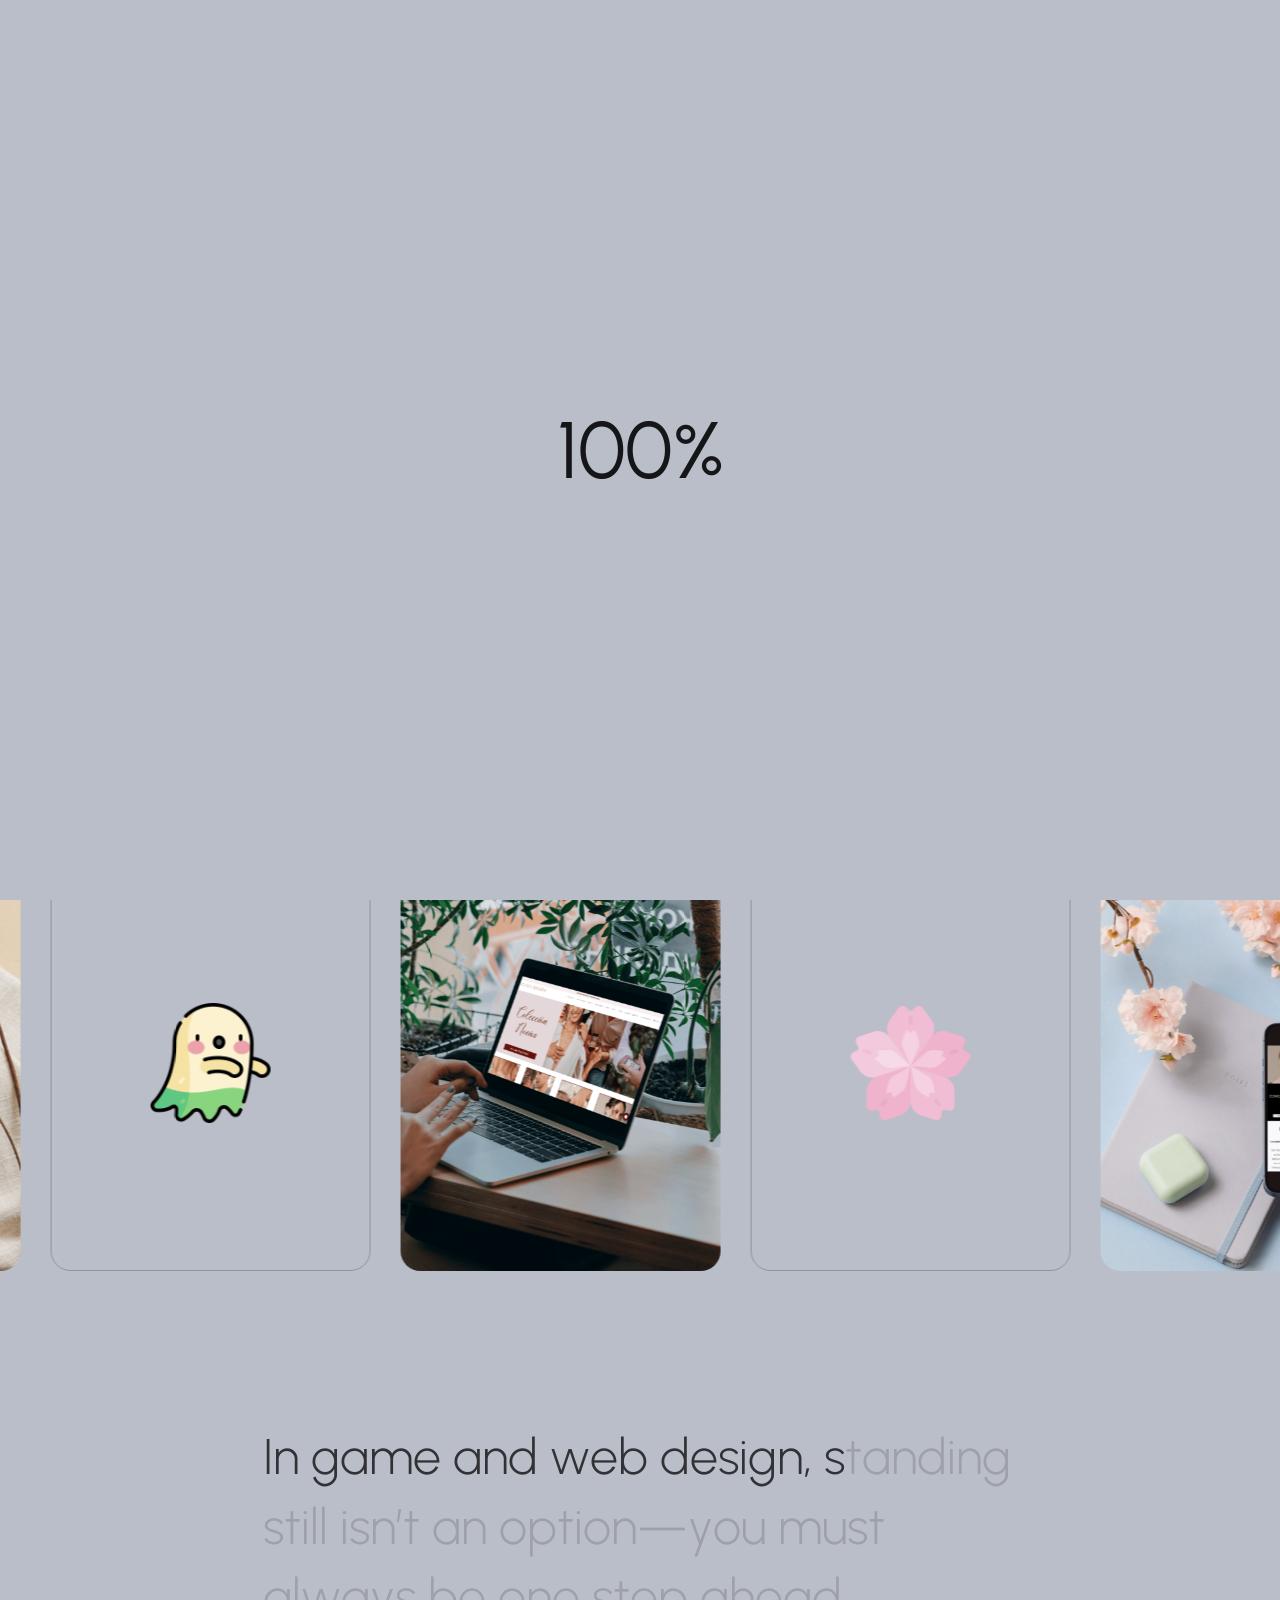
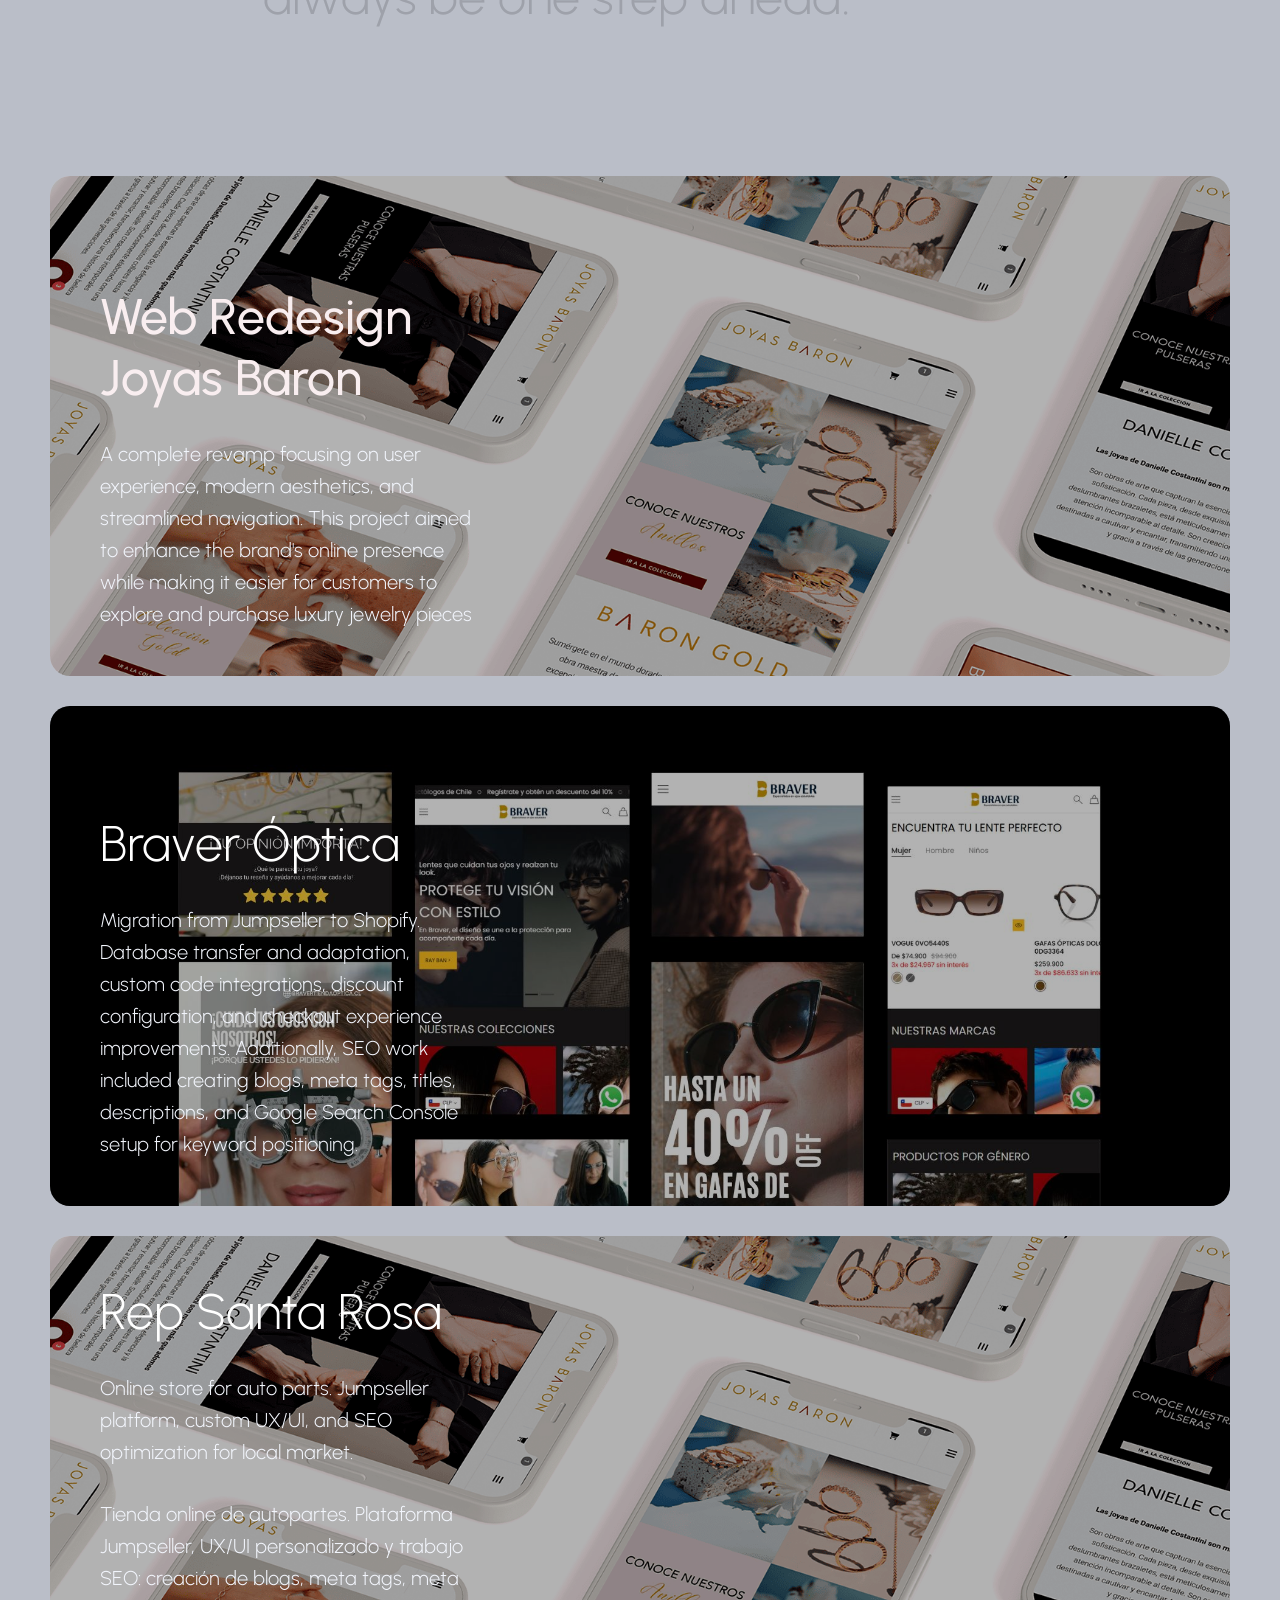
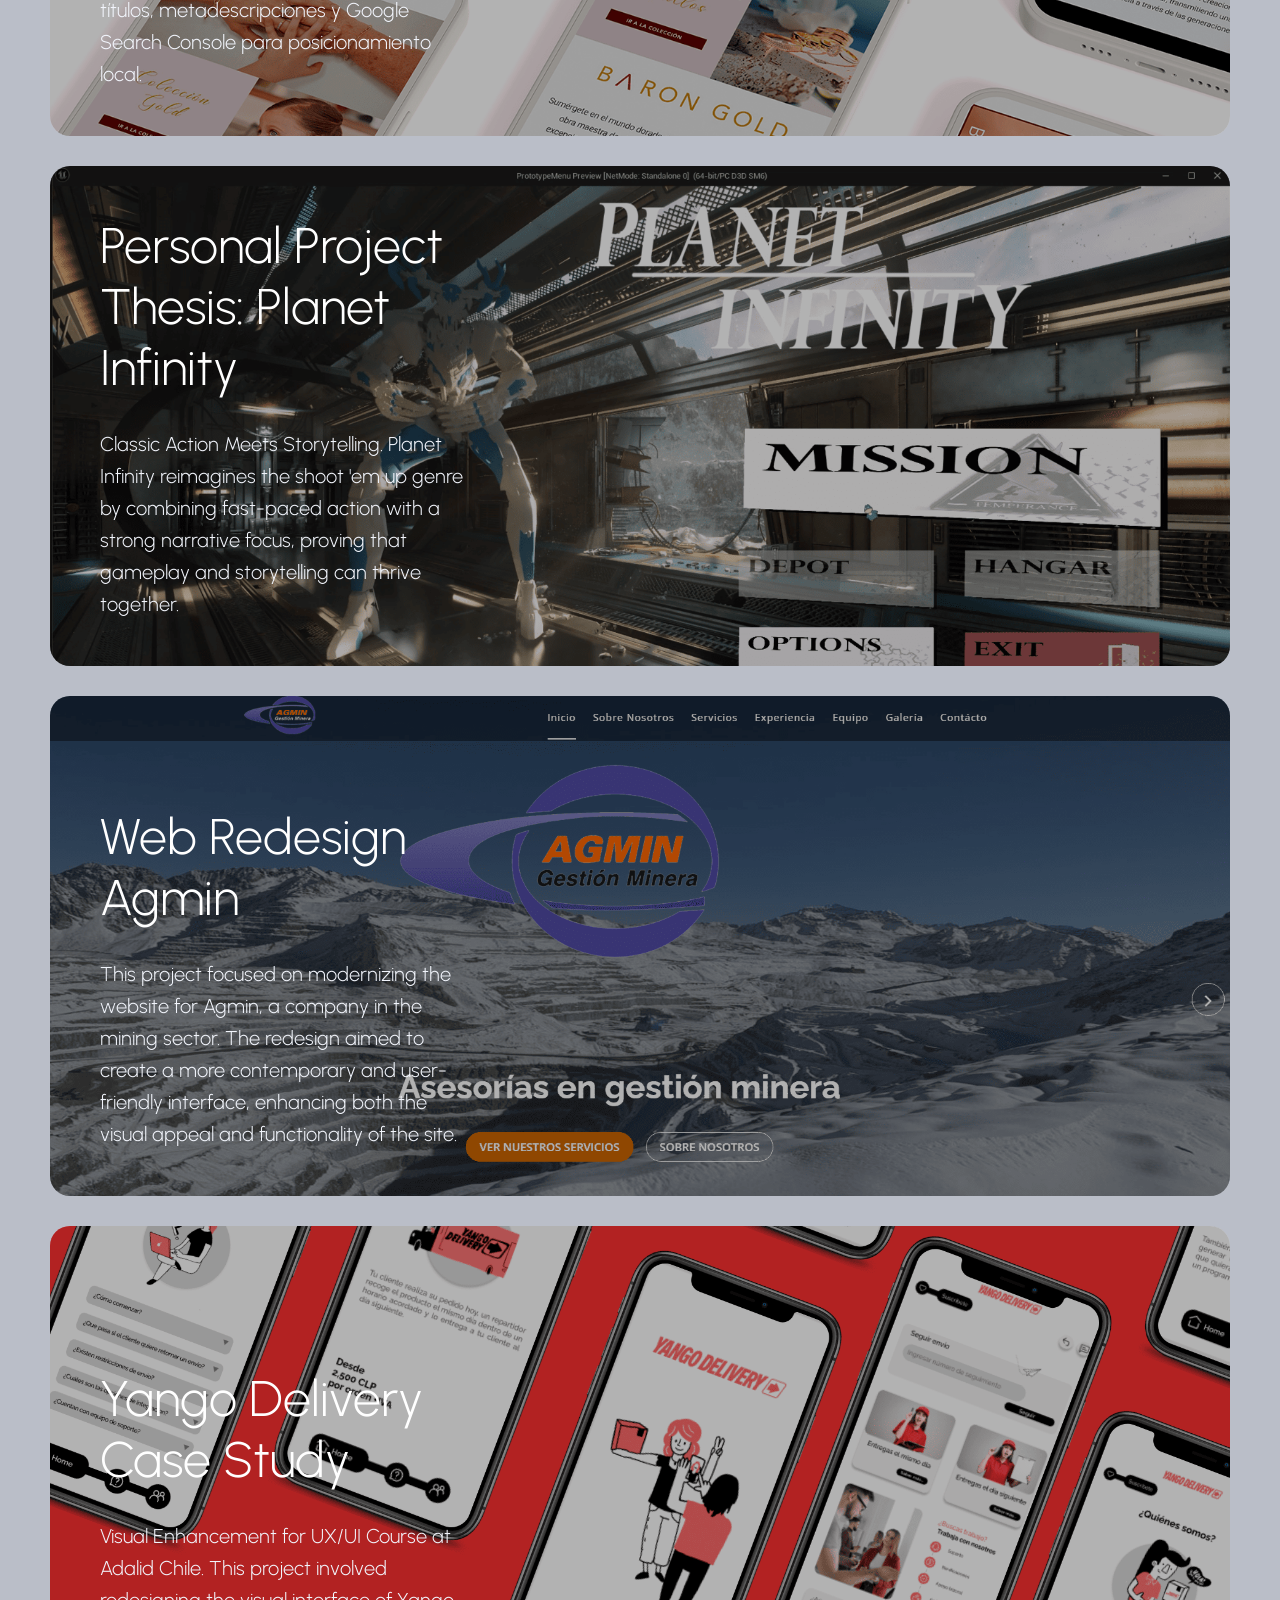
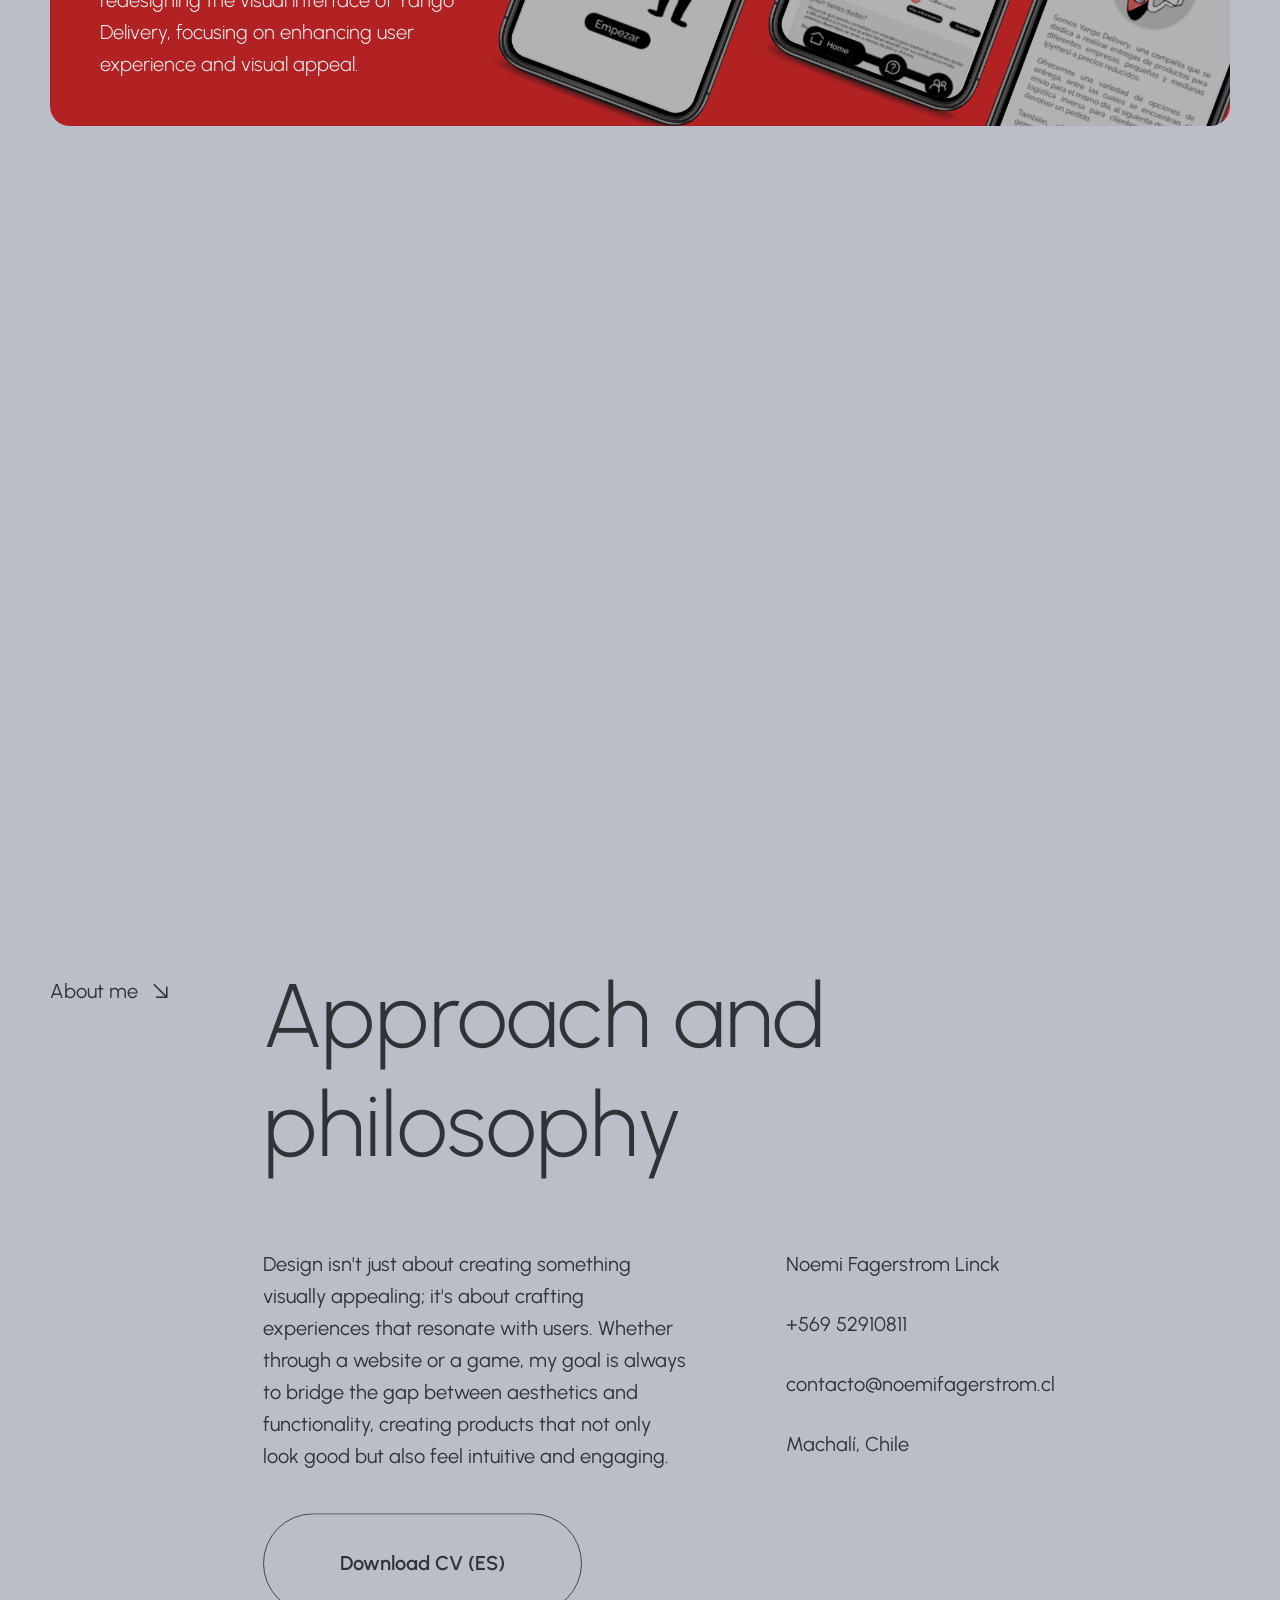
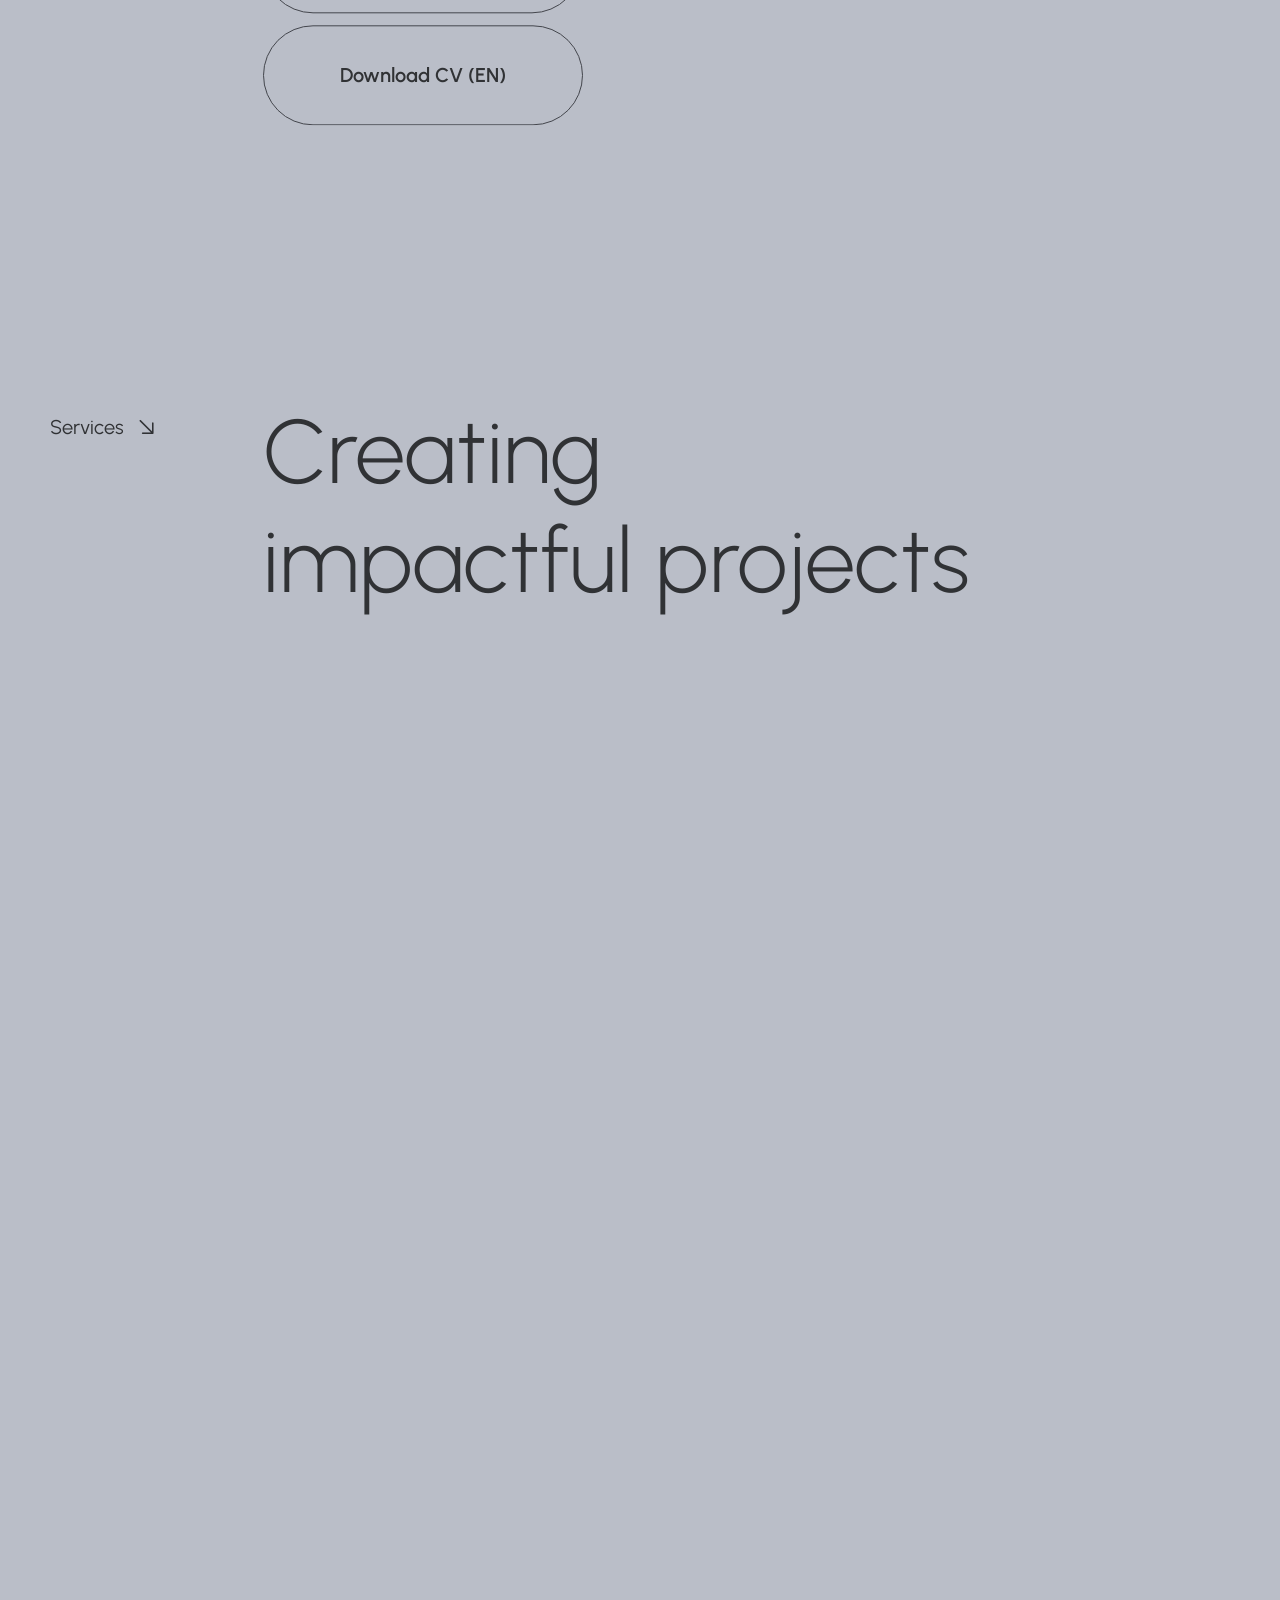
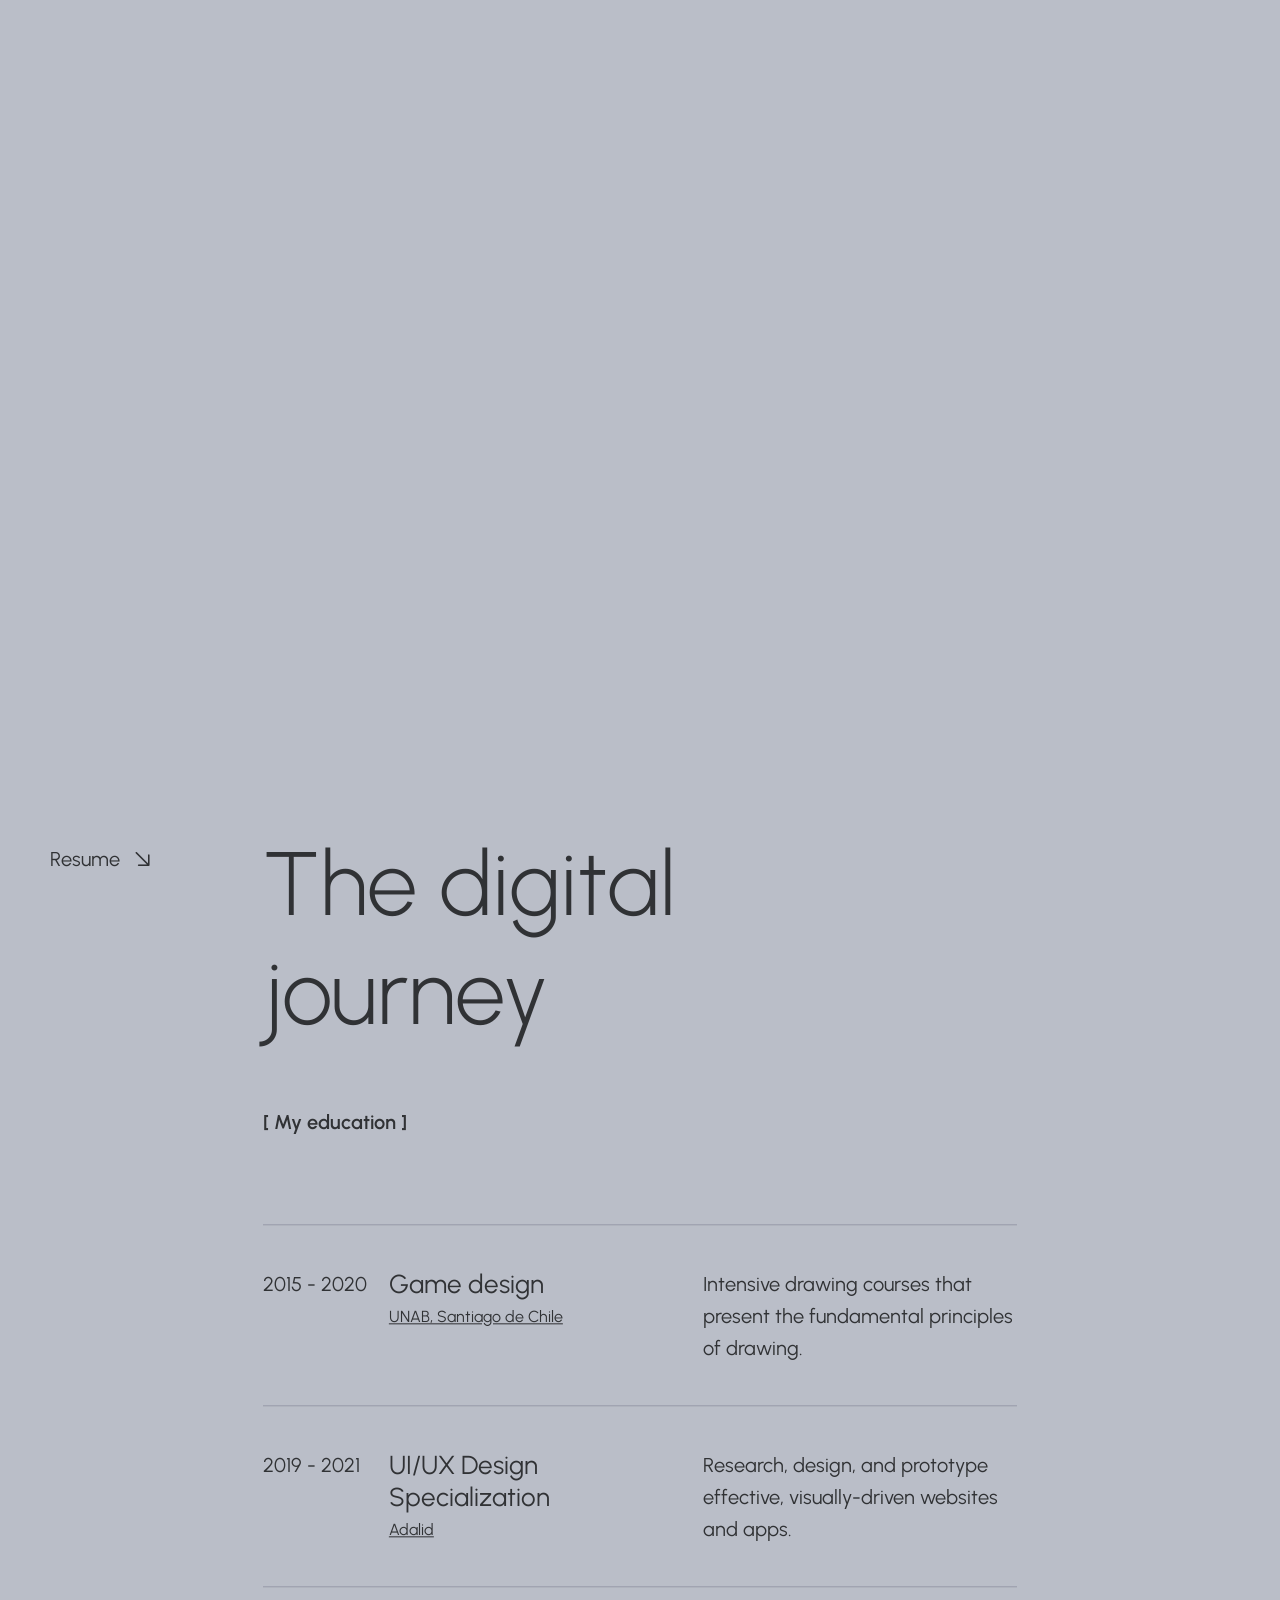
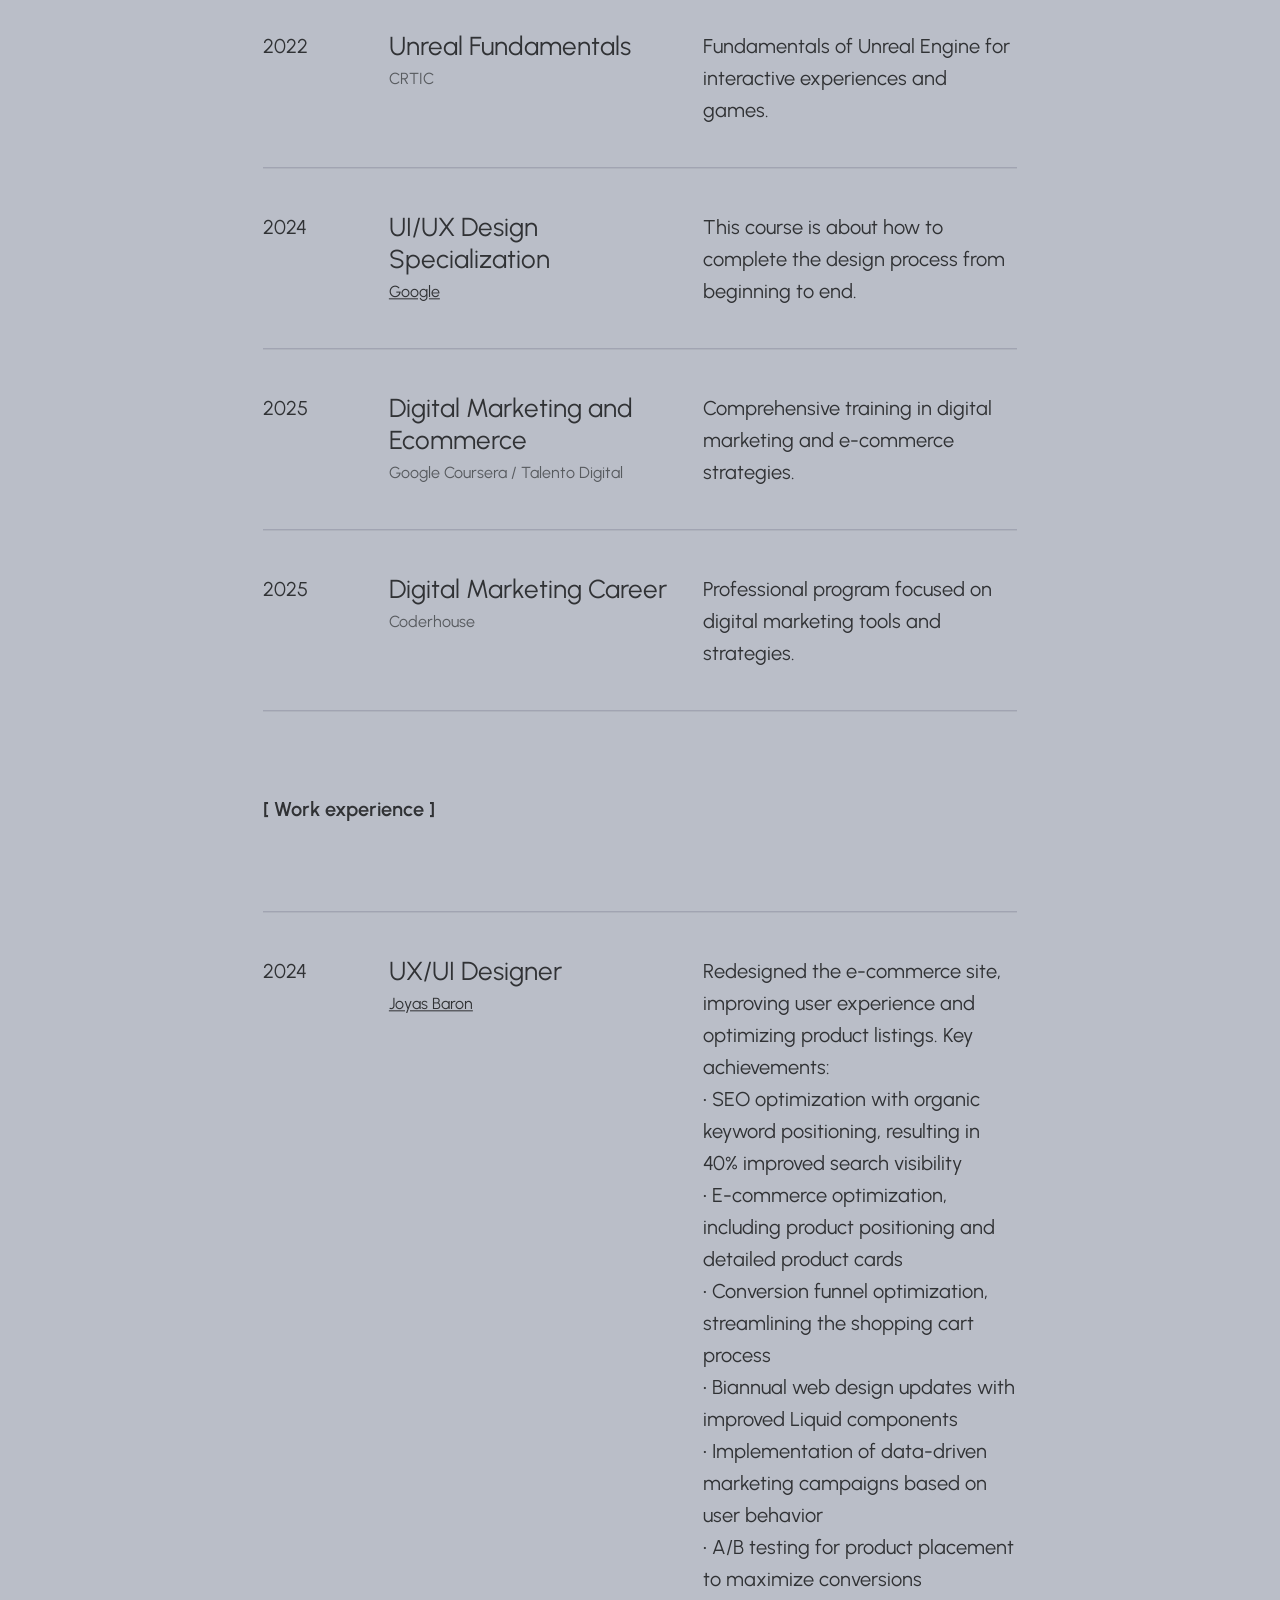
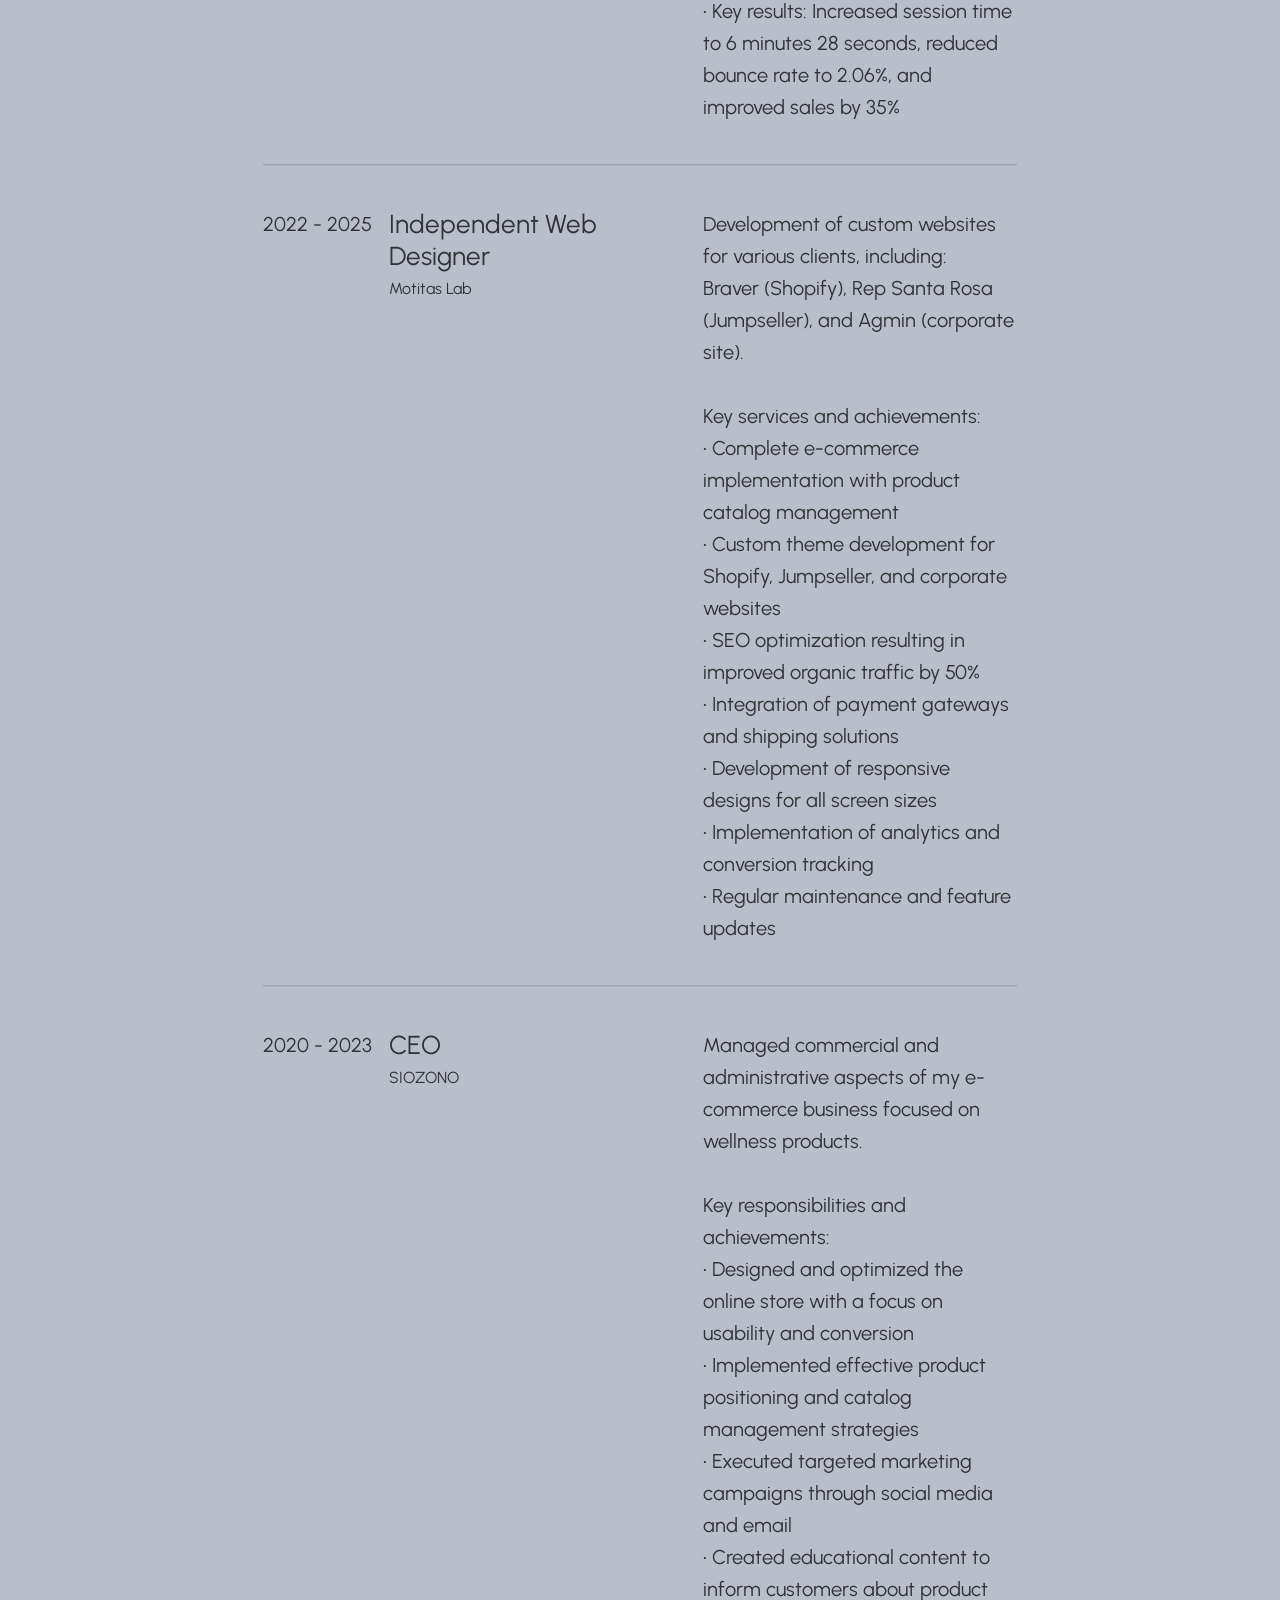
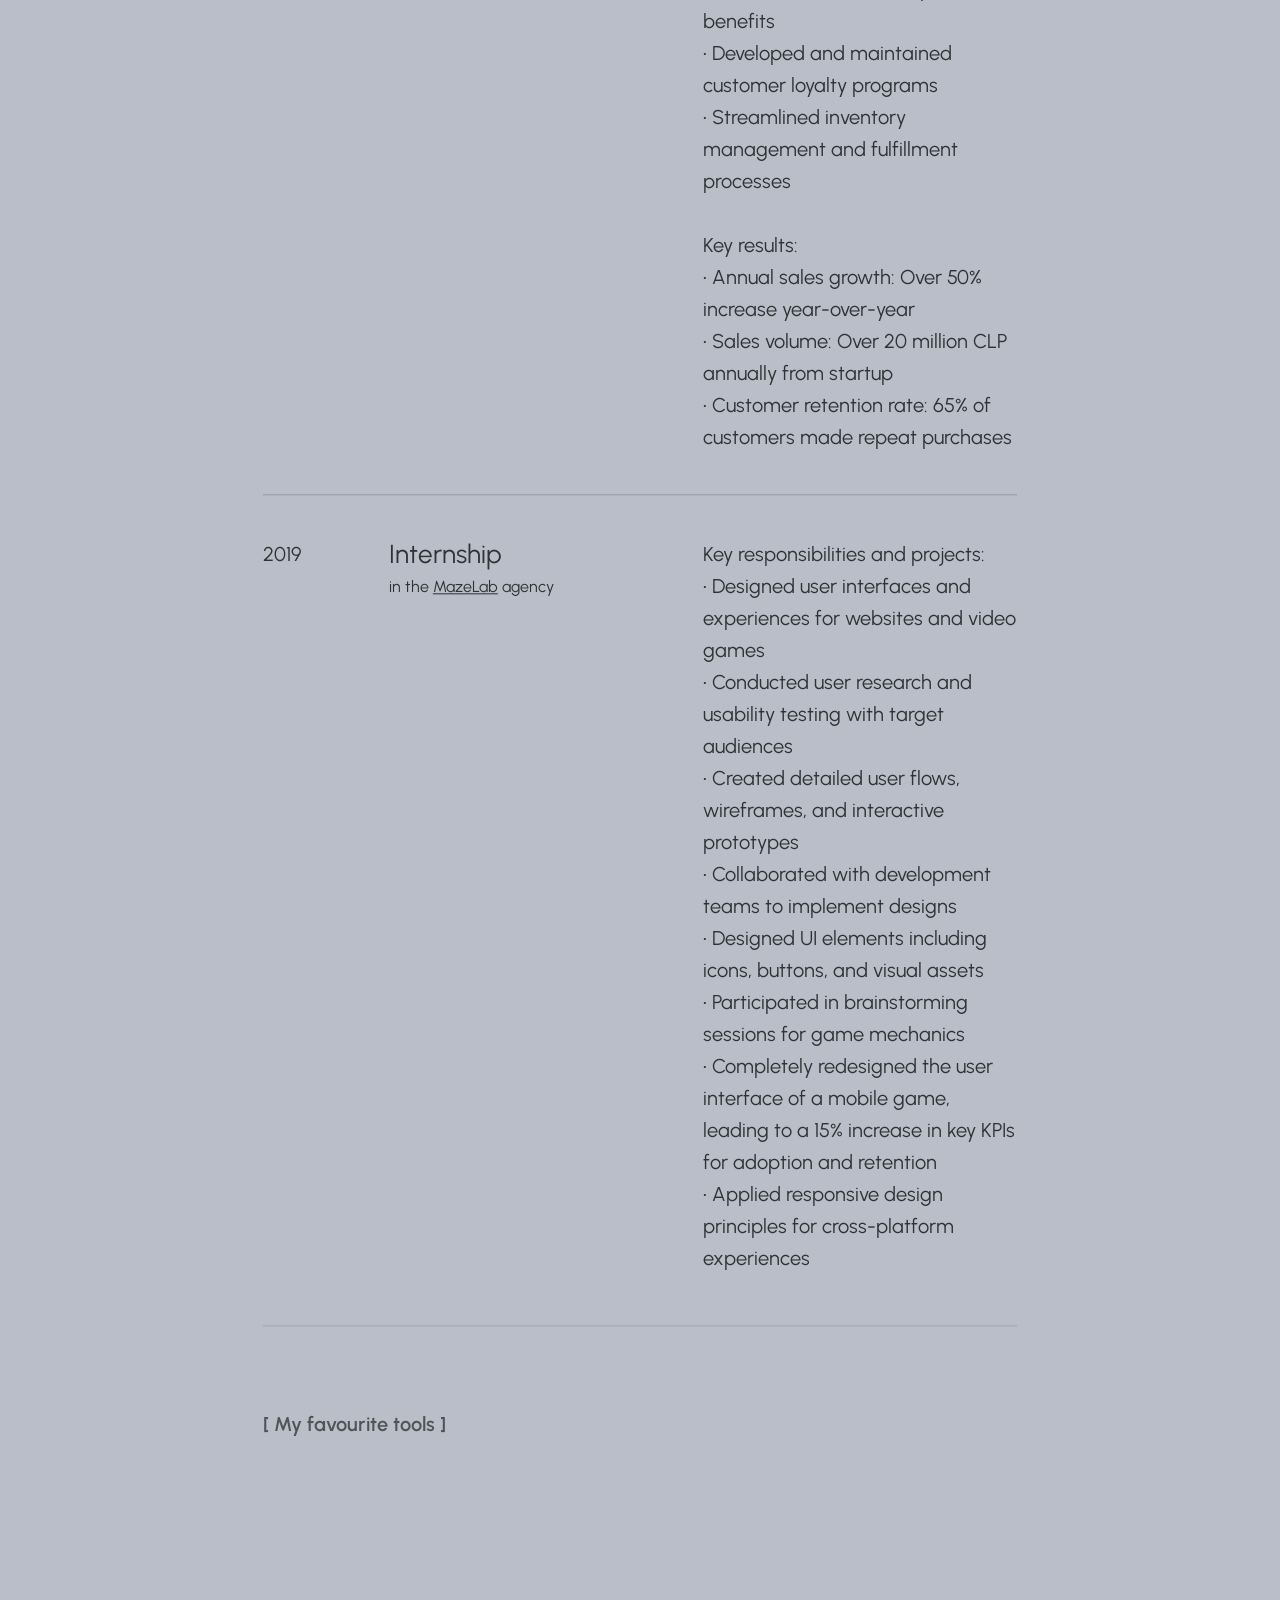
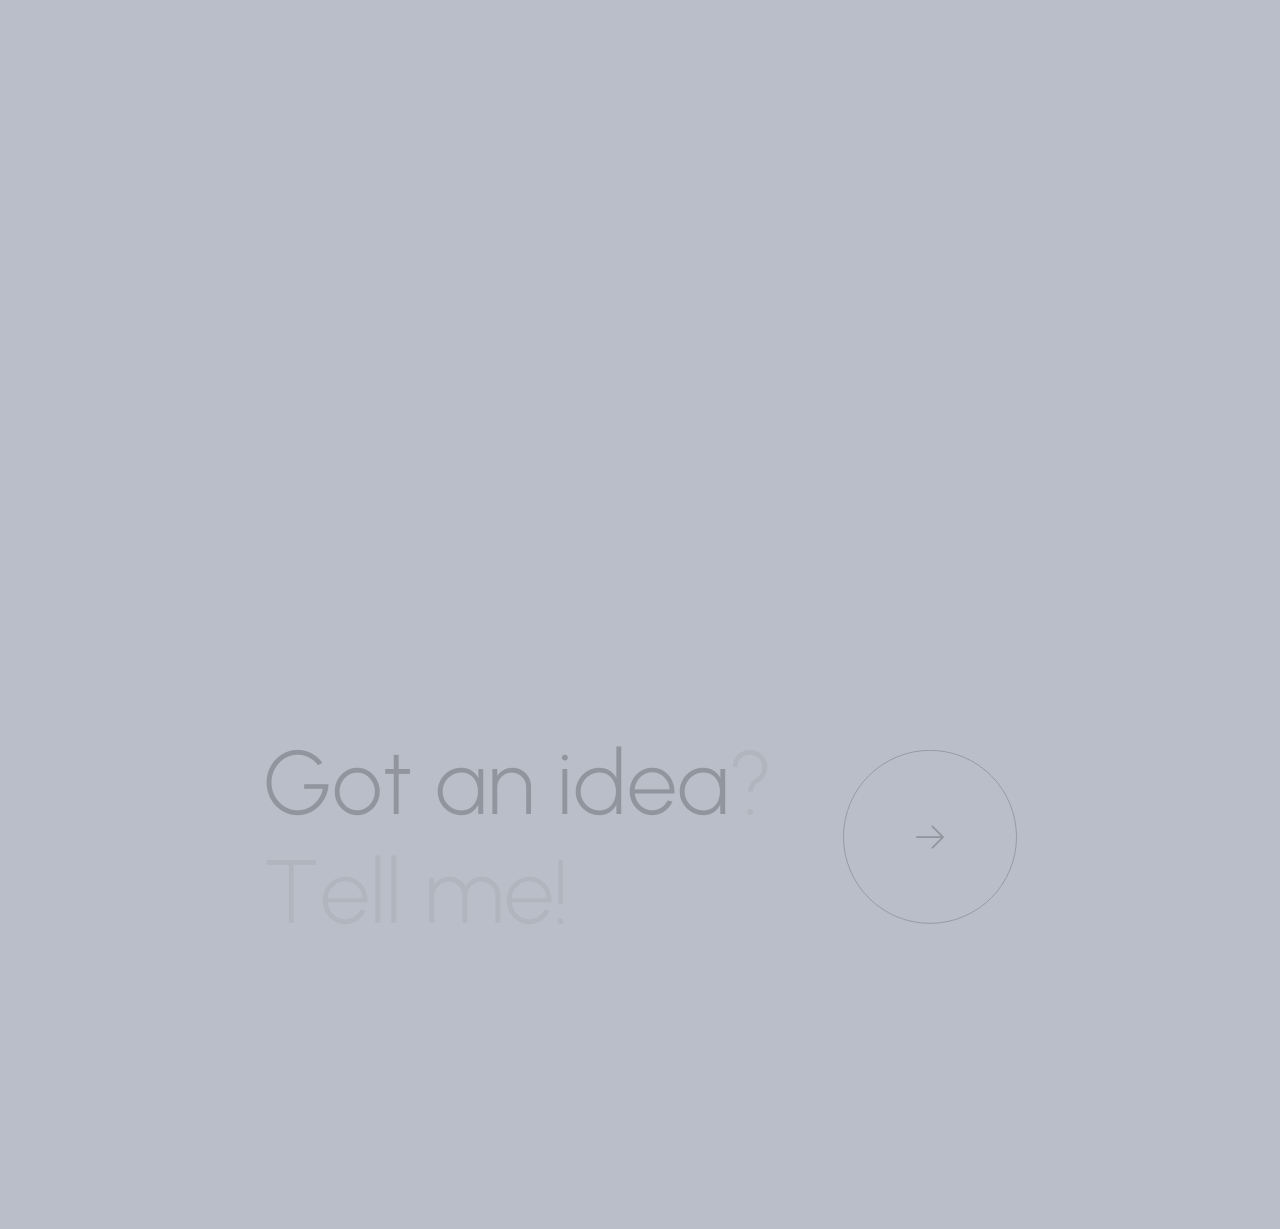
==== commit d4ad67e3: "Update index.html" ====
--- a/index.html
+++ b/index.html
@@ -47,6 +47,7 @@
     <meta name="msapplication-navbutton-color" content="#141414">
     <meta name="apple-mobile-web-app-capable" content="yes">
     <meta name="apple-mobile-web-app-status-bar-style" content="black-translucent">
+    <meta name="google-site-verification" content="stsZK7j6qJxBu8PtbqUK6aZOp-dbivzxflv6gFwwBZo" />
   </head>
 
   <body>
@@ -2065,4 +2066,4 @@
     
   </body>
 
-</html>+</html>
